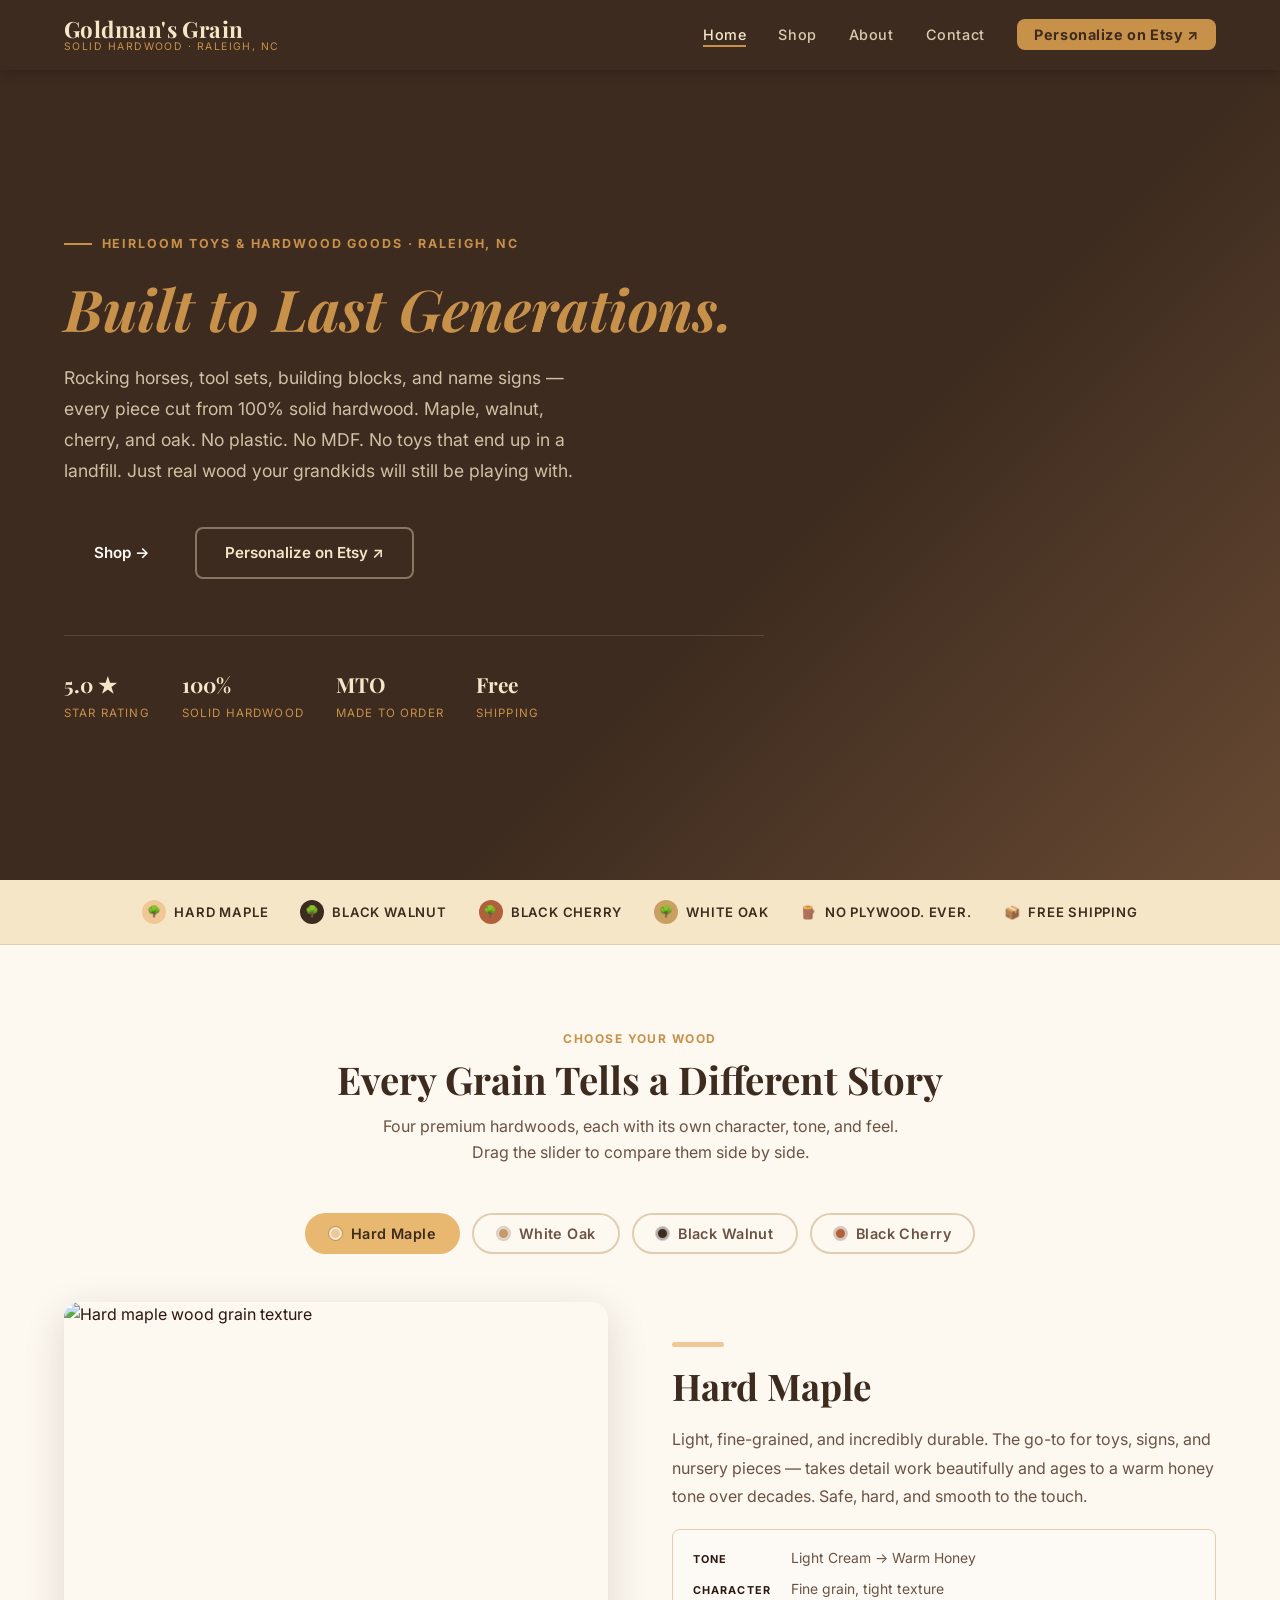
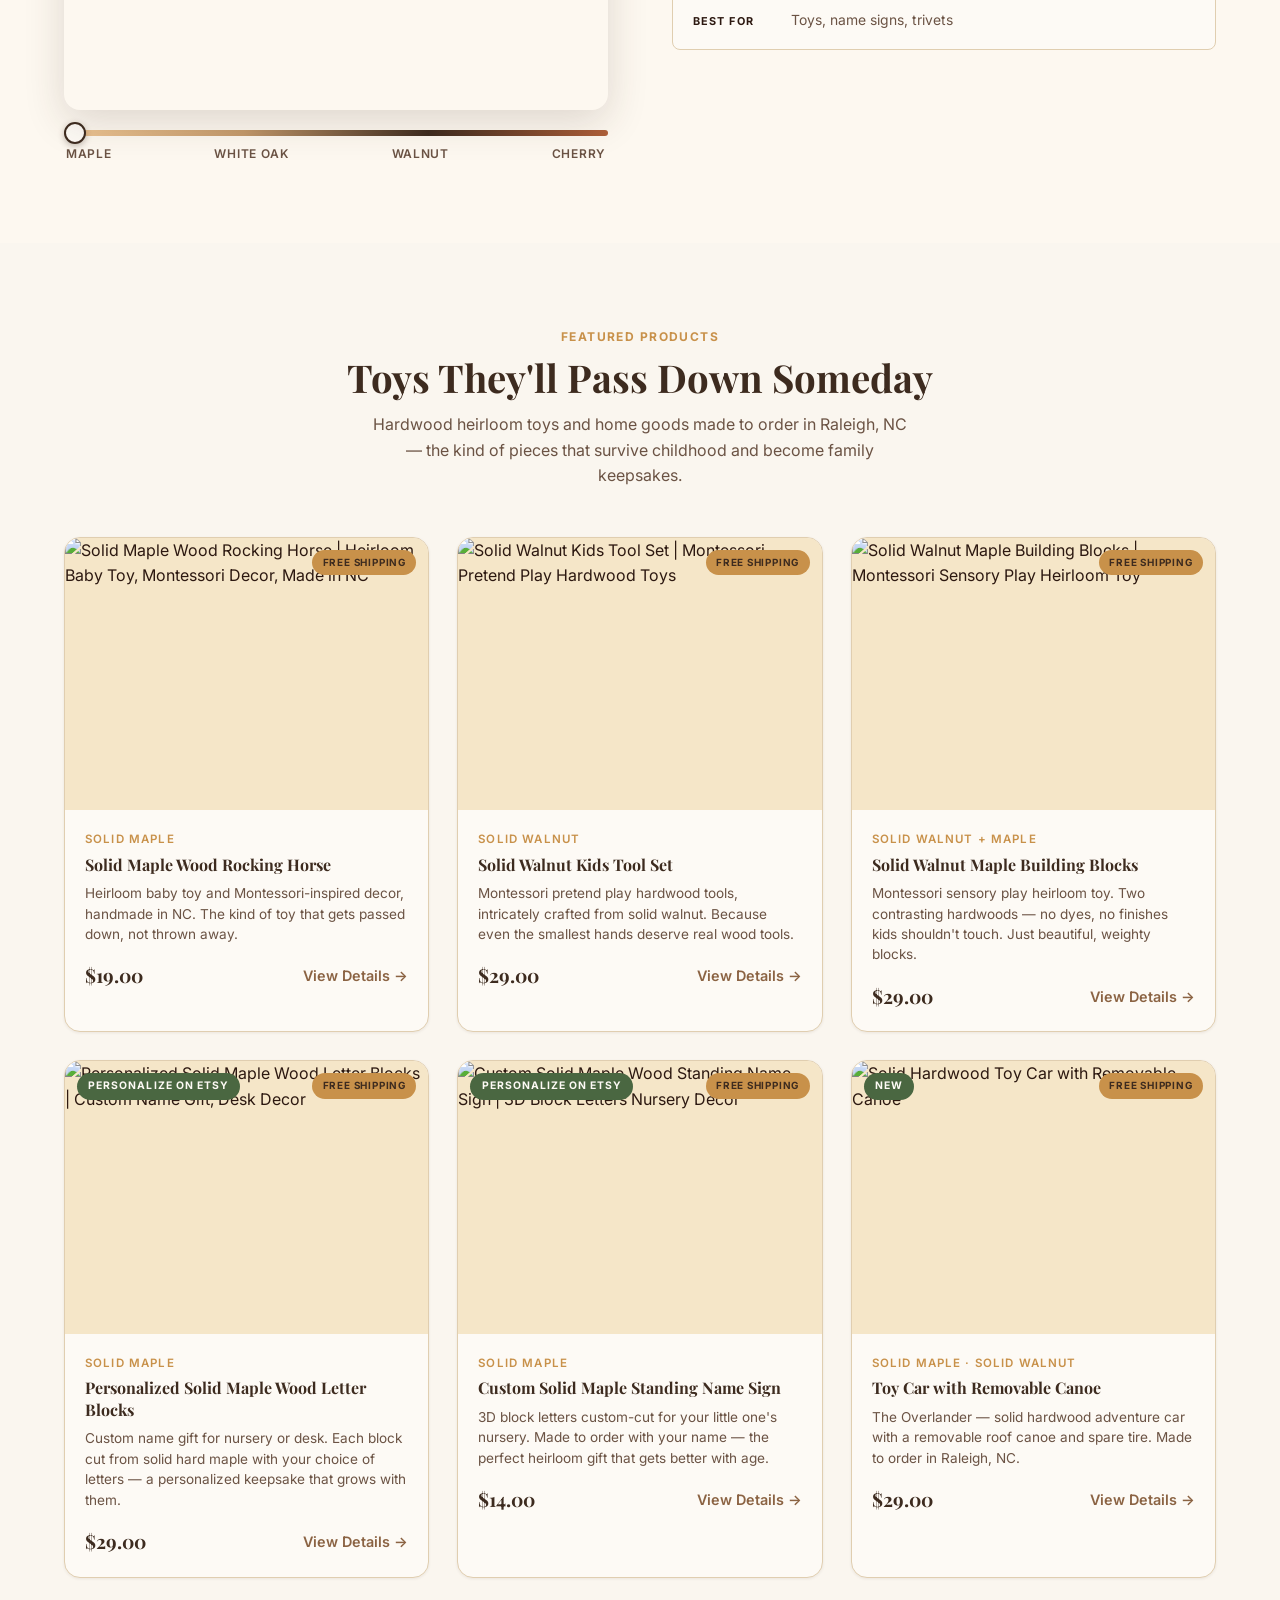
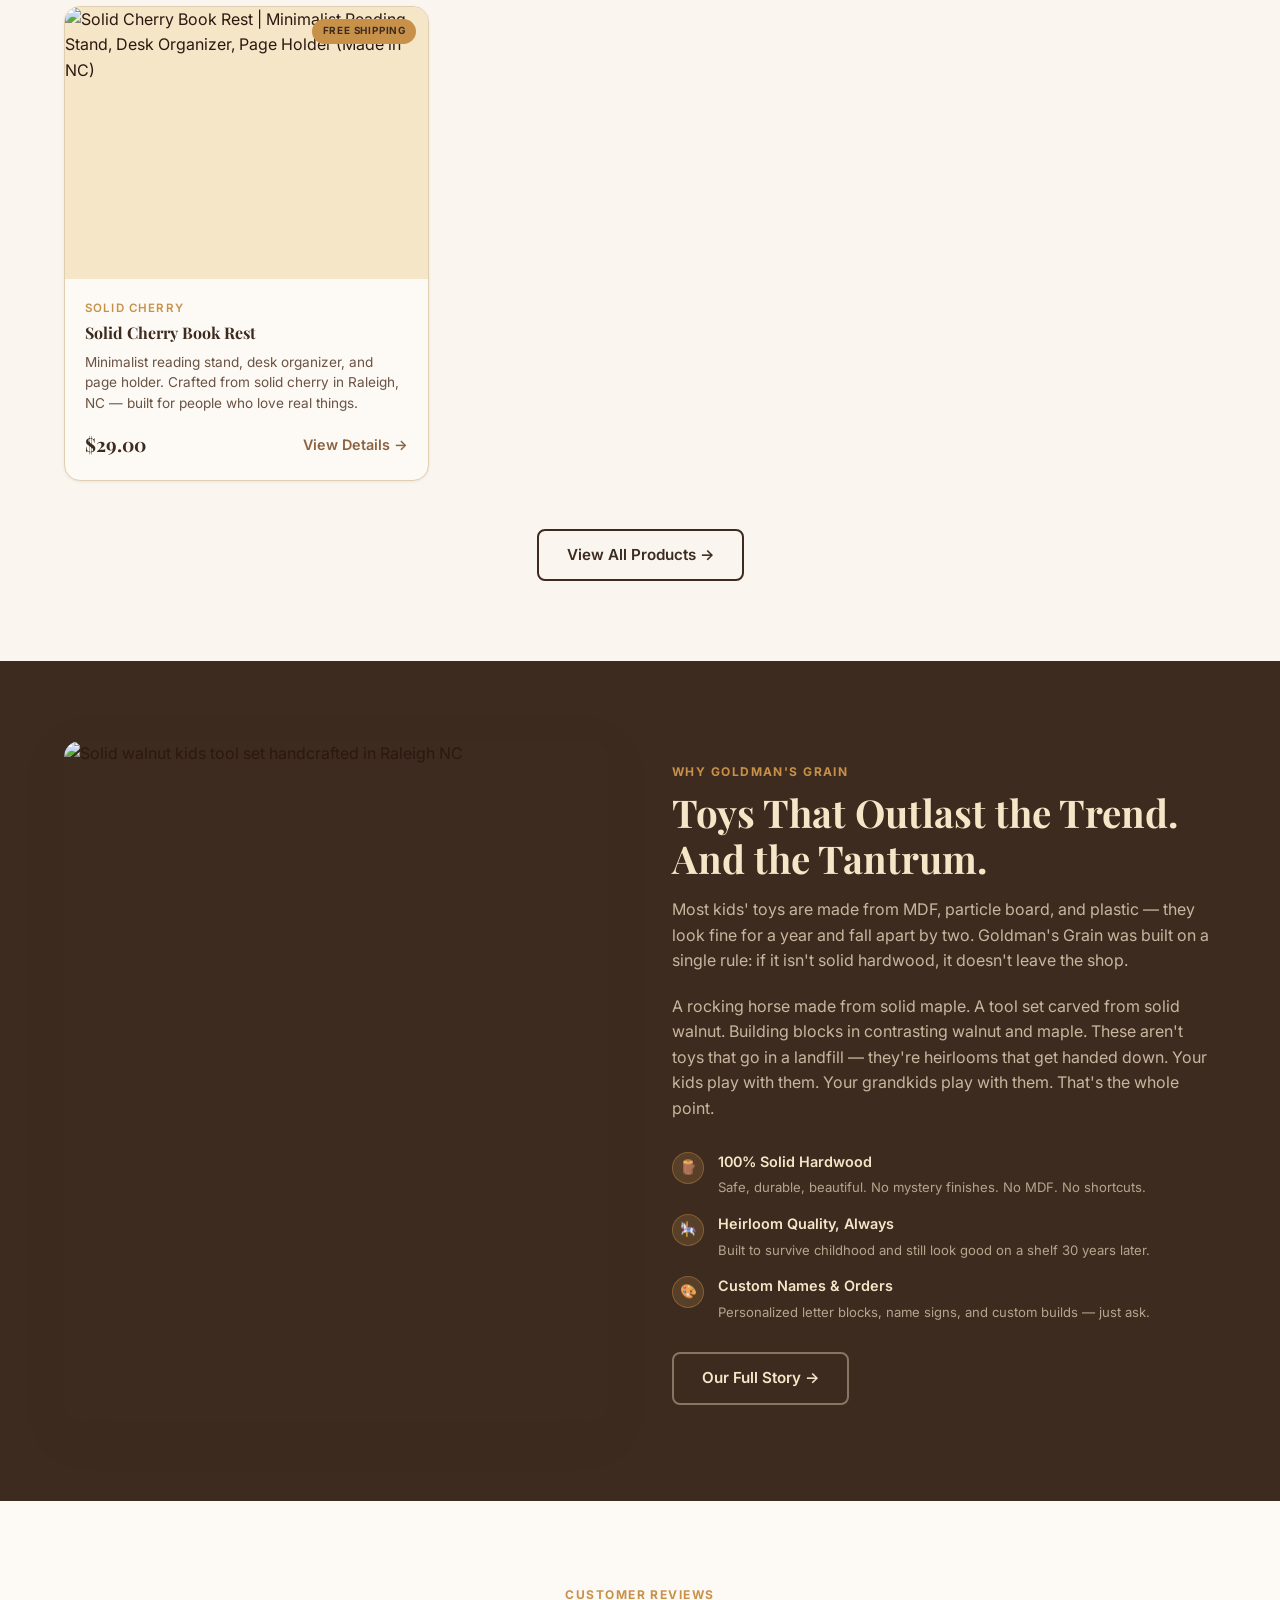
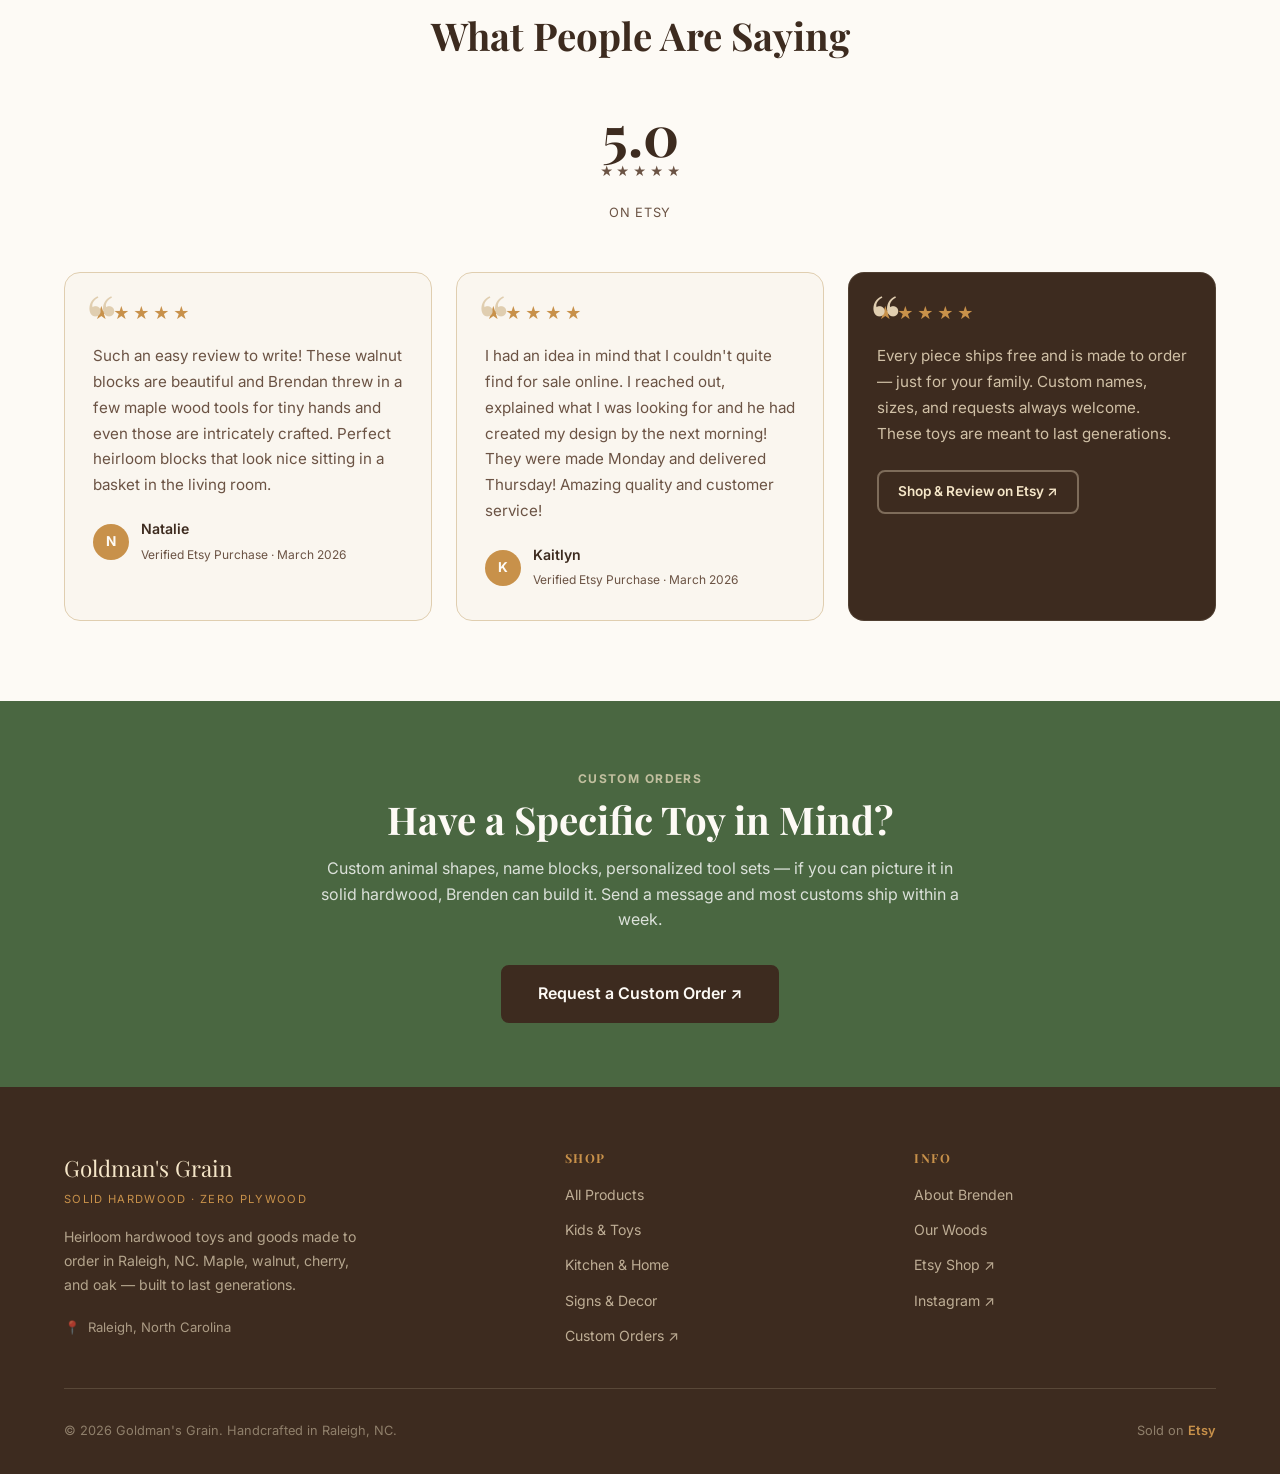
==== index.html @ db3ee00c "Add Solid Hardwood Toy Car with Removable Canoe listing - New product key: toy-car in PRODUCTS (js/m" ====
<!DOCTYPE html>
<html lang="en">
<head>
  <!-- Google tag (gtag.js) -->
  <script async src="https://www.googletagmanager.com/gtag/js?id=AW-18054658692"></script>
  <script>
    window.dataLayer = window.dataLayer || [];
    function gtag(){dataLayer.push(arguments);}
    gtag('js', new Date());
    gtag('config', 'AW-18054658692');
  </script>
  <meta charset="UTF-8" />
  <meta name="viewport" content="width=device-width, initial-scale=1.0" />
  <title>Goldman's Grain — Handcrafted Hardwood, Made in NC</title>
  <meta name="description" content="Solid hardwood goods handcrafted in Raleigh, NC. Heirloom toys, kids tools, rocking horses, and home decor. No plywood, no MDF — just real wood built to last generations." />
  <link rel="preconnect" href="https://fonts.googleapis.com" />
  <link rel="preconnect" href="https://fonts.gstatic.com" crossorigin />
  <link href="https://fonts.googleapis.com/css2?family=Playfair+Display:ital,wght@0,400;0,700;1,400&family=Inter:wght@400;500;600;700&display=swap" rel="stylesheet" />
  <link rel="stylesheet" href="css/style.css" />
</head>
<body>

  <!-- ===== HEADER ===== -->
  <header class="site-header">
    <div class="container">
      <nav class="nav">
        <a href="index.html" class="nav-logo">
          <span class="brand-name">Goldman's Grain</span>
          <span class="brand-tagline">Solid Hardwood · Raleigh, NC</span>
        </a>
        <ul class="nav-links" id="navLinks">
          <li><a href="index.html" class="active">Home</a></li>
          <li><a href="shop.html">Shop</a></li>
          <li><a href="about.html">About</a></li>
          <li><a href="contact.html">Contact</a></li>
          <li><a href="https://www.etsy.com/shop/GoldmansGrain" target="_blank" class="nav-cta">Personalize on Etsy ↗</a></li>
        </ul>
        <button class="hamburger" id="hamburger" aria-label="Toggle menu">
          <span></span><span></span><span></span>
        </button>
      </nav>
    </div>
  </header>

  <!-- ===== HERO ===== -->
  <section class="hero">
    <div class="hero-bg"></div>
    <div class="container">
      <div class="hero-content">
        <div class="hero-eyebrow">Heirloom Toys &amp; Hardwood Goods · Raleigh, NC</div>
        <h1><em>Built to Last Generations.</em></h1>
        <p class="hero-sub">
          Rocking horses, tool sets, building blocks, and name signs — every piece cut from 100% solid hardwood. Maple, walnut, cherry, and oak. No plastic. No MDF. No toys that end up in a landfill. Just real wood your grandkids will still be playing with.
        </p>
        <div class="hero-actions">
          <a href="shop.html" class="btn btn-primary">Shop &rarr;</a>
          <a href="https://www.etsy.com/shop/GoldmansGrain" target="_blank" class="btn btn-outline" style="color:var(--cream);border-color:rgba(245,230,200,.4);">Personalize on Etsy ↗</a>
        </div>
        <div class="hero-badges">
          <div class="hero-badge">
            <strong>5.0 ★</strong>
            <span>Star Rating</span>
          </div>
          <div class="hero-badge">
            <strong>100%</strong>
            <span>Solid Hardwood</span>
          </div>
          <div class="hero-badge">
            <strong>MTO</strong>
            <span>Made to Order</span>
          </div>
          <div class="hero-badge">
            <strong>Free</strong>
            <span>Shipping</span>
          </div>
        </div>
      </div>
    </div>
  </section>

  <!-- ===== MATERIALS STRIP ===== -->
  <div class="materials-strip">
    <div class="container">
      <ul class="materials-list">
        <li class="material-item">
          <span class="material-icon" style="background:#f0c896;">🌳</span>
          Hard Maple
        </li>
        <li class="material-item">
          <span class="material-icon" style="background:#3D2B1F;">🌳</span>
          Black Walnut
        </li>
        <li class="material-item">
          <span class="material-icon" style="background:#b0603a;">🌳</span>
          Black Cherry
        </li>
        <li class="material-item">
          <span class="material-icon" style="background:#c8a060;">🌳</span>
          White Oak
        </li>
        <li class="material-item">
          <span>🪵</span>
          No Plywood. Ever.
        </li>
        <li class="material-item">
          <span>📦</span>
          Free Shipping
        </li>
      </ul>
    </div>
  </div>

  <!-- ===== WOOD SELECTOR ===== -->
  <section class="wood-selector-section" data-active="maple">
    <div class="container">
      <div class="section-header">
        <span class="section-label">Choose Your Wood</span>
        <h2>Every Grain Tells a Different Story</h2>
        <p>Four premium hardwoods, each with its own character, tone, and feel. Drag the slider to compare them side by side.</p>
      </div>

      <div class="wood-tabs" role="tablist" aria-label="Wood type selector">
        <button class="wood-tab active" data-wood="maple" role="tab" aria-selected="true">
          <span class="wood-tab-swatch" style="background:#f0c896;"></span>
          Hard Maple
        </button>
        <button class="wood-tab" data-wood="white-oak" role="tab" aria-selected="false">
          <span class="wood-tab-swatch" style="background:#c49a6c;"></span>
          White Oak
        </button>
        <button class="wood-tab" data-wood="walnut" role="tab" aria-selected="false">
          <span class="wood-tab-swatch" style="background:#3D2B1F;"></span>
          Black Walnut
        </button>
        <button class="wood-tab" data-wood="cherry" role="tab" aria-selected="false">
          <span class="wood-tab-swatch" style="background:#b0603a;"></span>
          Black Cherry
        </button>
      </div>

      <div class="wood-showcase">
        <div class="wood-showcase-img-outer">
          <div class="wood-showcase-img">
            <div class="wood-img-panel" data-wood="maple" style="opacity:1;">
              <img src="https://images.unsplash.com/photo-1517159098160-ad38084c93de?w=900&auto=format&fit=crop&q=80" alt="Hard maple wood grain texture" />
            </div>
            <div class="wood-img-panel" data-wood="white-oak" style="opacity:0;">
              <img src="https://images.unsplash.com/photo-1763392199003-27cee33bae31?w=900&auto=format&fit=crop&q=80" alt="White oak wood grain texture" />
            </div>
            <div class="wood-img-panel" data-wood="walnut" style="opacity:0;">
              <img src="https://images.unsplash.com/photo-1650831341546-d4b74964a036?w=900&auto=format&fit=crop&q=80" alt="Black walnut wood grain texture" />
            </div>
            <div class="wood-img-panel" data-wood="cherry" style="opacity:0;">
              <img src="https://images.unsplash.com/photo-1601063936640-a0e4e4ed081c?w=900&auto=format&fit=crop&q=80" alt="Black cherry wood grain texture" />
            </div>
          </div>
          <div class="wood-slider-wrap">
            <input type="range" class="wood-slider" id="woodSlider" min="0" max="100" value="0" step="1" aria-label="Slide to compare wood types" />
            <div class="wood-slider-labels">
              <span>Maple</span>
              <span>White Oak</span>
              <span>Walnut</span>
              <span>Cherry</span>
            </div>
          </div>
        </div>

        <div class="wood-showcase-info">
          <div class="wood-info-panel active" data-wood="maple">
            <div class="wood-info-swatch" style="background:#f0c896;"></div>
            <h3>Hard Maple</h3>
            <p>Light, fine-grained, and incredibly durable. The go-to for toys, signs, and nursery pieces — takes detail work beautifully and ages to a warm honey tone over decades. Safe, hard, and smooth to the touch.</p>
            <div class="wood-info-details">
              <div class="wood-detail"><span>Tone</span> Light Cream → Warm Honey</div>
              <div class="wood-detail"><span>Character</span> Fine grain, tight texture</div>
              <div class="wood-detail"><span>Best for</span> Toys, name signs, trivets</div>
            </div>
          </div>

          <div class="wood-info-panel" data-wood="white-oak">
            <div class="wood-info-swatch" style="background:#c49a6c;"></div>
            <h3>White Oak</h3>
            <p>The most versatile hardwood in the shop. White oak sits right between maple and walnut — warm tan with a golden undertone, open grain, and the iconic ray fleck figure that sets it apart. Strong, stable, and beautiful in any finish.</p>
            <div class="wood-info-details">
              <div class="wood-detail"><span>Tone</span> Warm Tan → Golden Honey</div>
              <div class="wood-detail"><span>Character</span> Open grain, ray fleck figure</div>
              <div class="wood-detail"><span>Best for</span> Trays, risers, home accents</div>
            </div>
          </div>

          <div class="wood-info-panel" data-wood="walnut">
            <div class="wood-info-swatch" style="background:#3D2B1F;"></div>
            <h3>Black Walnut</h3>
            <p>Deep, rich, and unmistakable. The luxury hardwood — heavy, strong, and stunning. The dark chocolatey grain pops under a hand-rubbed finish and only gets richer with time. We never use stains to fake this look.</p>
            <div class="wood-info-details">
              <div class="wood-detail"><span>Tone</span> Dark Chocolate</div>
              <div class="wood-detail"><span>Character</span> Bold grain, rich figure</div>
              <div class="wood-detail"><span>Best for</span> Tool sets, trays, risers</div>
            </div>
          </div>

          <div class="wood-info-panel" data-wood="cherry">
            <div class="wood-info-swatch" style="background:#b0603a;"></div>
            <h3>Black Cherry</h3>
            <p>Warm reddish-brown that deepens with age and sunlight. Cherry gets more beautiful every year, developing a rich amber patina — a wood that visibly earns its heirloom status the longer it sits in your home.</p>
            <div class="wood-info-details">
              <div class="wood-detail"><span>Tone</span> Reddish-Brown → Deep Amber</div>
              <div class="wood-detail"><span>Character</span> Smooth, even grain</div>
              <div class="wood-detail"><span>Best for</span> Book rests, home decor</div>
            </div>
          </div>
        </div>
      </div>

    </div>
  </section>

  <!-- ===== FEATURED PRODUCTS ===== -->
  <section class="featured-section">
    <div class="container">
      <div class="section-header">
        <span class="section-label">Featured Products</span>
        <h2>Toys They'll Pass Down Someday</h2>
        <p>Hardwood heirloom toys and home goods made to order in Raleigh, NC — the kind of pieces that survive childhood and become family keepsakes.</p>
      </div>

      <div class="products-grid">

        <!-- Rocking Horse -->
        <article class="product-card" data-id="rocking-horse">
          <div class="product-img-wrap">
            <img src="https://i.etsystatic.com/64682766/r/il/32a416/7861007734/il_fullxfull.7861007734_cdm0.jpg" alt="Solid Maple Wood Rocking Horse | Heirloom Baby Toy, Montessori Decor, Made in NC" loading="lazy" />
            <span class="free-shipping-badge">Free Shipping</span>
          </div>
          <div class="product-info">
            <div class="product-material">Solid Maple</div>
            <h3>Solid Maple Wood Rocking Horse</h3>
            <p>Heirloom baby toy and Montessori-inspired decor, handmade in NC. The kind of toy that gets passed down, not thrown away.</p>
            <div class="product-footer">
              <span class="product-price">$19.00</span>
              <button class="product-link">View Details →</button>
            </div>
          </div>
        </article>

        <!-- Kids Tool Set -->
        <article class="product-card" data-id="tool-set">
          <div class="product-img-wrap">
            <img src="https://i.etsystatic.com/64682766/r/il/3a7581/7840054210/il_fullxfull.7840054210_au9e.jpg" alt="Solid Walnut Kids Tool Set | Montessori Pretend Play Hardwood Toys" loading="lazy" />
            <span class="free-shipping-badge">Free Shipping</span>
          </div>
          <div class="product-info">
            <div class="product-material">Solid Walnut</div>
            <h3>Solid Walnut Kids Tool Set</h3>
            <p>Montessori pretend play hardwood tools, intricately crafted from solid walnut. Because even the smallest hands deserve real wood tools.</p>
            <div class="product-footer">
              <span class="product-price">$29.00</span>
              <button class="product-link">View Details →</button>
            </div>
          </div>
        </article>

        <!-- Building Blocks -->
        <article class="product-card" data-id="building-blocks">
          <div class="product-img-wrap">
            <img src="https://i.etsystatic.com/64682766/r/il/39c912/7876038325/il_fullxfull.7876038325_pc74.jpg" alt="Solid Walnut Maple Building Blocks | Montessori Sensory Play Heirloom Toy" loading="lazy" />
            <span class="free-shipping-badge">Free Shipping</span>
          </div>
          <div class="product-info">
            <div class="product-material">Solid Walnut + Maple</div>
            <h3>Solid Walnut Maple Building Blocks</h3>
            <p>Montessori sensory play heirloom toy. Two contrasting hardwoods — no dyes, no finishes kids shouldn't touch. Just beautiful, weighty blocks.</p>
            <div class="product-footer">
              <span class="product-price">$29.00</span>
              <button class="product-link">View Details →</button>
            </div>
          </div>
        </article>

        <!-- Letter Blocks -->
        <article class="product-card" data-id="letter-blocks">
          <div class="product-img-wrap">
            <img src="https://i.etsystatic.com/64682766/r/il/23fa13/7828100358/il_fullxfull.7828100358_a73h.jpg" alt="Personalized Solid Maple Wood Letter Blocks | Custom Name Gift, Desk Decor" loading="lazy" />
            <span class="product-badge">Personalize on Etsy</span>
            <span class="free-shipping-badge">Free Shipping</span>
          </div>
          <div class="product-info">
            <div class="product-material">Solid Maple</div>
            <h3>Personalized Solid Maple Wood Letter Blocks</h3>
            <p>Custom name gift for nursery or desk. Each block cut from solid hard maple with your choice of letters — a personalized keepsake that grows with them.</p>
            <div class="product-footer">
              <span class="product-price">$29.00</span>
              <button class="product-link">View Details →</button>
            </div>
          </div>
        </article>

        <!-- Name Sign -->
        <article class="product-card" data-id="name-sign">
          <div class="product-img-wrap">
            <img src="https://i.etsystatic.com/64682766/r/il/97a3d0/7828098346/il_fullxfull.7828098346_99ez.jpg" alt="Custom Solid Maple Wood Standing Name Sign | 3D Block Letters Nursery Decor" loading="lazy" />
            <span class="product-badge">Personalize on Etsy</span>
            <span class="free-shipping-badge">Free Shipping</span>
          </div>
          <div class="product-info">
            <div class="product-material">Solid Maple</div>
            <h3>Custom Solid Maple Standing Name Sign</h3>
            <p>3D block letters custom-cut for your little one's nursery. Made to order with your name — the perfect heirloom gift that gets better with age.</p>
            <div class="product-footer">
              <span class="product-price">$14.00</span>
              <button class="product-link">View Details →</button>
            </div>
          </div>
        </article>

        <!-- Toy Car with Removable Canoe -->
        <article class="product-card" data-id="toy-car">
          <div class="product-img-wrap">
            <img src="https://i.etsystatic.com/64682766/r/il/367a2b/7867504886/il_fullxfull.7867504886_a0va.jpg" alt="Solid Hardwood Toy Car with Removable Canoe" loading="lazy" />
            <span class="product-badge">New</span>
            <span class="free-shipping-badge">Free Shipping</span>
          </div>
          <div class="product-info">
            <div class="product-material">Solid Maple · Solid Walnut</div>
            <h3>Toy Car with Removable Canoe</h3>
            <p>The Overlander — solid hardwood adventure car with a removable roof canoe and spare tire. Made to order in Raleigh, NC.</p>
            <div class="product-footer">
              <span class="product-price">$29.00</span>
              <button class="product-link">View Details →</button>
            </div>
          </div>
        </article>

        <!-- Cherry Book Rest -->
        <article class="product-card" data-id="book-rest">
          <div class="product-img-wrap">
            <img src="https://i.etsystatic.com/64682766/r/il/f7f8a8/7739922546/il_fullxfull.7739922546_lskl.jpg" alt="Solid Cherry Book Rest | Minimalist Reading Stand, Desk Organizer, Page Holder (Made in NC)" loading="lazy" />
            <span class="free-shipping-badge">Free Shipping</span>
          </div>
          <div class="product-info">
            <div class="product-material">Solid Cherry</div>
            <h3>Solid Cherry Book Rest</h3>
            <p>Minimalist reading stand, desk organizer, and page holder. Crafted from solid cherry in Raleigh, NC — built for people who love real things.</p>
            <div class="product-footer">
              <span class="product-price">$29.00</span>
              <button class="product-link">View Details →</button>
            </div>
          </div>
        </article>

      </div>

      <div style="text-align:center;margin-top:3rem;">
        <a href="shop.html" class="btn btn-outline">View All Products &rarr;</a>
      </div>
    </div>
  </section>

  <!-- ===== ABOUT TEASER ===== -->
  <section class="about-teaser">
    <div class="container">
      <div class="about-teaser-grid">
        <div class="about-teaser-img">
          <img src="https://i.etsystatic.com/64682766/r/il/3a7581/7840054210/il_fullxfull.7840054210_au9e.jpg" alt="Solid walnut kids tool set handcrafted in Raleigh NC" loading="lazy" />
        </div>
        <div class="about-teaser-content">
          <span class="section-label">Why Goldman's Grain</span>
          <h2>Toys That Outlast the Trend. And the Tantrum.</h2>
          <p>Most kids' toys are made from MDF, particle board, and plastic — they look fine for a year and fall apart by two. Goldman's Grain was built on a single rule: if it isn't solid hardwood, it doesn't leave the shop.</p>
          <p>A rocking horse made from solid maple. A tool set carved from solid walnut. Building blocks in contrasting walnut and maple. These aren't toys that go in a landfill — they're heirlooms that get handed down. Your kids play with them. Your grandkids play with them. That's the whole point.</p>
          <div class="about-values">
            <div class="about-value">
              <div class="value-icon">🪵</div>
              <div>
                <strong>100% Solid Hardwood</strong>
                <span>Safe, durable, beautiful. No mystery finishes. No MDF. No shortcuts.</span>
              </div>
            </div>
            <div class="about-value">
              <div class="value-icon">🎠</div>
              <div>
                <strong>Heirloom Quality, Always</strong>
                <span>Built to survive childhood and still look good on a shelf 30 years later.</span>
              </div>
            </div>
            <div class="about-value">
              <div class="value-icon">🎨</div>
              <div>
                <strong>Custom Names &amp; Orders</strong>
                <span>Personalized letter blocks, name signs, and custom builds — just ask.</span>
              </div>
            </div>
          </div>
          <a href="about.html" class="btn btn-outline" style="color:var(--cream);border-color:rgba(245,230,200,.4);">Our Full Story &rarr;</a>
        </div>
      </div>
    </div>
  </section>

  <!-- ===== REVIEWS ===== -->
  <section class="reviews-section">
    <div class="container">
      <div class="section-header">
        <span class="section-label">Customer Reviews</span>
        <h2>What People Are Saying</h2>
      </div>
      <div class="reviews-summary">
        <div class="rating-big">
          <strong>5.0</strong>
          <div class="stars">
            <span class="star">★</span><span class="star">★</span><span class="star">★</span><span class="star">★</span><span class="star">★</span>
          </div>
          <span>on Etsy</span>
        </div>
      </div>
      <div class="reviews-grid">
        <div class="review-card">
          <div class="stars">
            <span class="star">★</span><span class="star">★</span><span class="star">★</span><span class="star">★</span><span class="star">★</span>
          </div>
          <p class="review-text">Such an easy review to write! These walnut blocks are beautiful and Brendan threw in a few maple wood tools for tiny hands and even those are intricately crafted. Perfect heirloom blocks that look nice sitting in a basket in the living room.</p>
          <div class="review-author">
            <div class="review-avatar">N</div>
            <div class="review-author-info">
              <strong>Natalie</strong>
              <span>Verified Etsy Purchase · March 2026</span>
            </div>
          </div>
        </div>

        <div class="review-card">
          <div class="stars">
            <span class="star">★</span><span class="star">★</span><span class="star">★</span><span class="star">★</span><span class="star">★</span>
          </div>
          <p class="review-text">I had an idea in mind that I couldn't quite find for sale online. I reached out, explained what I was looking for and he had created my design by the next morning! They were made Monday and delivered Thursday! Amazing quality and customer service!</p>
          <div class="review-author">
            <div class="review-avatar">K</div>
            <div class="review-author-info">
              <strong>Kaitlyn</strong>
              <span>Verified Etsy Purchase · March 2026</span>
            </div>
          </div>
        </div>

        <div class="review-card" style="background:var(--walnut);border-color:rgba(245,230,200,.1);">
          <div class="stars">
            <span class="star">★</span><span class="star">★</span><span class="star">★</span><span class="star">★</span><span class="star">★</span>
          </div>
          <p class="review-text" style="color:rgba(245,230,200,.8);">Every piece ships free and is made to order — just for your family. Custom names, sizes, and requests always welcome. These toys are meant to last generations.</p>
          <div style="margin-top:1.5rem;">
            <a href="https://www.etsy.com/shop/GoldmansGrain" target="_blank" class="btn btn-outline" style="color:var(--cream);border-color:rgba(245,230,200,.35);font-size:.85rem;padding:.55rem 1.2rem;">Shop &amp; Review on Etsy ↗</a>
          </div>
        </div>
      </div>
    </div>
  </section>

  <!-- ===== CUSTOM ORDER CTA ===== -->
  <section class="custom-cta">
    <div class="container">
      <div class="custom-cta-inner">
        <span class="section-label">Custom Orders</span>
        <h2>Have a Specific Toy in Mind?</h2>
        <p>Custom animal shapes, name blocks, personalized tool sets — if you can picture it in solid hardwood, Brenden can build it. Send a message and most customs ship within a week.</p>
        <a href="https://www.etsy.com/shop/GoldmansGrain" target="_blank" class="btn btn-primary">Request a Custom Order ↗</a>
      </div>
    </div>
  </section>

  <!-- ===== FOOTER ===== -->
  <footer class="site-footer">
    <div class="container">
      <div class="footer-grid">
        <div class="footer-brand">
          <span class="brand-name">Goldman's Grain</span>
          <span class="brand-tagline">Solid Hardwood · Zero Plywood</span>
          <p>Heirloom hardwood toys and goods made to order in Raleigh, NC. Maple, walnut, cherry, and oak — built to last generations.</p>
          <div class="footer-location">
            <span>📍</span> Raleigh, North Carolina
          </div>
        </div>
        <div class="footer-col">
          <h4>Shop</h4>
          <ul>
            <li><a href="shop.html">All Products</a></li>
            <li><a href="shop.html">Kids &amp; Toys</a></li>
            <li><a href="shop.html">Kitchen &amp; Home</a></li>
            <li><a href="shop.html">Signs &amp; Decor</a></li>
            <li><a href="https://www.etsy.com/shop/GoldmansGrain" target="_blank">Custom Orders ↗</a></li>
          </ul>
        </div>
        <div class="footer-col">
          <h4>Info</h4>
          <ul>
            <li><a href="about.html">About Brenden</a></li>
            <li><a href="about.html#woods">Our Woods</a></li>
            <li><a href="https://www.etsy.com/shop/GoldmansGrain" target="_blank">Etsy Shop ↗</a></li>
            <li><a href="https://www.instagram.com/goldmans_grain/" target="_blank">Instagram ↗</a></li>
          </ul>
        </div>
      </div>
      <div class="footer-bottom">
        <p>&copy; 2026 Goldman's Grain. Handcrafted in Raleigh, NC.</p>
        <p>Sold on <a href="https://www.etsy.com/shop/GoldmansGrain" target="_blank">Etsy</a></p>
      </div>
    </div>
  </footer>

  <!-- ===== PRODUCT MODAL ===== -->
  <div class="modal-overlay" id="productModal" role="dialog" aria-modal="true" aria-labelledby="modalTitle">
    <div class="modal-inner">
      <button class="modal-close" id="modalClose" aria-label="Close modal">&times;</button>
      <div class="modal-gallery">
        <div class="modal-gallery-main" id="modalGalleryMain">
          <button class="gallery-arrow gallery-arrow-prev" id="galleryPrev" aria-label="Previous image">&#8592;</button>
          <img id="modalMainImg" src="" alt="" />
          <button class="gallery-arrow gallery-arrow-next" id="galleryNext" aria-label="Next image">&#8594;</button>
        </div>
        <div class="modal-gallery-thumbs" id="modalThumbs"></div>
      </div>
      <div class="modal-details">
        <div class="modal-material" id="modalMaterial"></div>
        <h2 class="modal-title" id="modalTitle"></h2>
        <div class="modal-price" id="modalPrice"></div>
        <p class="modal-description" id="modalDescription"></p>
        <ul class="modal-specs" id="modalSpecs"></ul>
        <div class="modal-actions" id="modalActions"></div>
      </div>
    </div>
  </div>

  <script src="js/main.js"></script>
</body>
</html>
---- css/style.css ----
/* ============================================
   Goldman's Grain — Main Stylesheet
   Handcrafted in NC. Built for the web.
   ============================================ */

:root {
  --walnut:      #3D2B1F;
  --oak:         #8B6343;
  --maple:       #C8914A;
  --cream:       #F5E6C8;
  --parchment:   #FAF6EF;
  --sage:        #4A6741;
  --sage-light:  #6B8F62;
  --white:       #FDFAF5;
  --text:        #2C1810;
  --text-muted:  #6B5344;
  --border:      #E0CEB0;

  --font-heading: 'Playfair Display', Georgia, serif;
  --font-body:    'Inter', system-ui, sans-serif;

  --shadow-sm:  0 1px 3px rgba(61,43,31,.08);
  --shadow-md:  0 4px 16px rgba(61,43,31,.12);
  --shadow-lg:  0 12px 40px rgba(61,43,31,.16);

  --radius:     8px;
  --radius-lg:  16px;
  --max-width:  1200px;
  --transition: 0.25s ease;
}

/* ---- Reset ---- */
*, *::before, *::after { box-sizing: border-box; margin: 0; padding: 0; }
html { scroll-behavior: smooth; font-size: 16px; }
body {
  font-family: var(--font-body);
  background: var(--parchment);
  color: var(--text);
  line-height: 1.6;
  overflow-x: hidden;
}
img { display: block; max-width: 100%; }
a { color: inherit; text-decoration: none; }
ul { list-style: none; }

/* ---- Typography ---- */
h1, h2, h3, h4 {
  font-family: var(--font-heading);
  line-height: 1.2;
  color: var(--walnut);
}
h1 { font-size: clamp(2.2rem, 5vw, 3.6rem); }
h2 { font-size: clamp(1.6rem, 3.5vw, 2.4rem); }
h3 { font-size: clamp(1.15rem, 2vw, 1.4rem); }
p  { color: var(--text-muted); }

/* ---- Utility ---- */
.container {
  width: 100%;
  max-width: var(--max-width);
  margin: 0 auto;
  padding: 0 24px;
}
.section-label {
  display: inline-block;
  font-size: .75rem;
  font-weight: 700;
  letter-spacing: .12em;
  text-transform: uppercase;
  color: var(--maple);
  margin-bottom: .5rem;
}
.btn {
  display: inline-flex;
  align-items: center;
  gap: .5rem;
  padding: .75rem 1.75rem;
  border-radius: var(--radius);
  font-size: .95rem;
  font-weight: 600;
  cursor: pointer;
  border: 2px solid transparent;
  transition: background var(--transition), color var(--transition), border-color var(--transition), transform var(--transition);
}
.btn:hover { transform: translateY(-2px); }
.btn-primary {
  background: var(--walnut);
  color: var(--white);
  border-color: var(--walnut);
}
.btn-primary:hover { background: #5a3e2d; border-color: #5a3e2d; }
.btn-outline {
  background: transparent;
  color: var(--walnut);
  border-color: var(--walnut);
}
.btn-outline:hover { background: var(--walnut); color: var(--white); }
.btn-sage {
  background: var(--sage);
  color: var(--white);
  border-color: var(--sage);
}
.btn-sage:hover { background: #3a5232; border-color: #3a5232; }

/* ============================================
   HEADER / NAV
   ============================================ */
.site-header {
  position: sticky;
  top: 0;
  z-index: 100;
  background: var(--walnut);
  box-shadow: 0 2px 12px rgba(0,0,0,.25);
}
.nav {
  display: flex;
  align-items: center;
  justify-content: space-between;
  height: 70px;
  gap: 2rem;
}
.nav-logo {
  display: flex;
  flex-direction: column;
  line-height: 1;
}
.nav-logo .brand-name {
  font-family: var(--font-heading);
  font-size: 1.4rem;
  font-weight: 700;
  color: var(--cream);
  letter-spacing: .02em;
}
.nav-logo .brand-tagline {
  font-size: .65rem;
  letter-spacing: .14em;
  text-transform: uppercase;
  color: var(--maple);
  margin-top: 2px;
}
.nav-links {
  display: flex;
  align-items: center;
  gap: 2rem;
}
.nav-links a {
  font-size: .9rem;
  font-weight: 500;
  color: var(--cream);
  opacity: .85;
  letter-spacing: .04em;
  transition: opacity var(--transition), color var(--transition);
  position: relative;
}
.nav-links a::after {
  content: '';
  position: absolute;
  bottom: -4px;
  left: 0;
  width: 0;
  height: 2px;
  background: var(--maple);
  transition: width var(--transition);
}
.nav-links a:hover, .nav-links a.active { opacity: 1; color: var(--cream); }
.nav-links a:hover::after, .nav-links a.active::after { width: 100%; }
.nav-cta {
  background: var(--maple);
  color: var(--walnut) !important;
  font-weight: 700 !important;
  opacity: 1 !important;
  padding: .45rem 1.1rem;
  border-radius: var(--radius);
  transition: background var(--transition), transform var(--transition) !important;
}
.nav-cta::after { display: none !important; }
.nav-cta:hover { background: var(--cream) !important; transform: translateY(-1px); }

.hamburger {
  display: none;
  flex-direction: column;
  gap: 5px;
  background: none;
  border: none;
  cursor: pointer;
  padding: 4px;
}
.hamburger span {
  display: block;
  width: 24px;
  height: 2px;
  background: var(--cream);
  border-radius: 2px;
  transition: transform var(--transition), opacity var(--transition);
}
.hamburger.open span:nth-child(1) { transform: translateY(7px) rotate(45deg); }
.hamburger.open span:nth-child(2) { opacity: 0; }
.hamburger.open span:nth-child(3) { transform: translateY(-7px) rotate(-45deg); }

/* ============================================
   HERO
   ============================================ */
.hero {
  position: relative;
  min-height: 90vh;
  display: flex;
  align-items: center;
  overflow: hidden;
  background: var(--walnut);
}
.hero-bg {
  position: absolute;
  inset: 0;
  background:
    linear-gradient(135deg, rgba(61,43,31,.92) 0%, rgba(61,43,31,.70) 60%, rgba(139,99,67,.55) 100%),
    url('https://images.unsplash.com/photo-1470342495351-a5f90c5011cd?w=1600&auto=format&fit=crop') center/cover no-repeat;
}
.hero-content {
  position: relative;
  z-index: 1;
  max-width: 700px;
  padding: 5rem 0;
}
.hero-eyebrow {
  display: inline-flex;
  align-items: center;
  gap: .6rem;
  font-size: .78rem;
  font-weight: 700;
  letter-spacing: .15em;
  text-transform: uppercase;
  color: var(--maple);
  margin-bottom: 1.25rem;
}
.hero-eyebrow::before {
  content: '';
  display: block;
  width: 28px;
  height: 2px;
  background: var(--maple);
}
.hero h1 {
  color: var(--cream);
  margin-bottom: 1.25rem;
}
.hero h1 em {
  font-style: italic;
  color: var(--maple);
}
.hero-sub {
  font-size: 1.1rem;
  color: rgba(245,230,200,.80);
  max-width: 520px;
  margin-bottom: 2.5rem;
  line-height: 1.75;
}
.hero-actions {
  display: flex;
  gap: 1rem;
  flex-wrap: wrap;
}
.hero-badges {
  display: flex;
  gap: 2rem;
  margin-top: 3.5rem;
  padding-top: 2rem;
  border-top: 1px solid rgba(245,230,200,.15);
  flex-wrap: wrap;
}
.hero-badge {
  display: flex;
  flex-direction: column;
  gap: .2rem;
}
.hero-badge strong {
  font-size: 1.3rem;
  font-family: var(--font-heading);
  color: var(--cream);
}
.hero-badge span {
  font-size: .72rem;
  letter-spacing: .1em;
  text-transform: uppercase;
  color: var(--maple);
}

/* ============================================
   MATERIALS STRIP
   ============================================ */
.materials-strip {
  background: var(--cream);
  padding: 1.25rem 0;
  border-bottom: 1px solid var(--border);
}
.materials-list {
  display: flex;
  align-items: center;
  justify-content: center;
  gap: 2rem;
  flex-wrap: wrap;
}
.material-item {
  display: flex;
  align-items: center;
  gap: .5rem;
  font-size: .82rem;
  font-weight: 600;
  letter-spacing: .06em;
  text-transform: uppercase;
  color: var(--walnut);
}
.material-icon {
  width: 24px;
  height: 24px;
  background: var(--walnut);
  border-radius: 50%;
  display: flex;
  align-items: center;
  justify-content: center;
  font-size: .7rem;
}

/* ============================================
   SECTION HEADERS
   ============================================ */
.section-header {
  text-align: center;
  margin-bottom: 3rem;
}
.section-header h2 { margin-bottom: .75rem; }
.section-header p {
  max-width: 540px;
  margin: 0 auto;
  font-size: 1rem;
}

/* ============================================
   FEATURED PRODUCTS
   ============================================ */
.featured-section {
  padding: 5rem 0;
}
.products-grid {
  display: grid;
  grid-template-columns: repeat(auto-fill, minmax(280px, 1fr));
  gap: 1.75rem;
}
.product-card {
  background: var(--white);
  border-radius: var(--radius-lg);
  overflow: hidden;
  box-shadow: var(--shadow-sm);
  border: 1px solid var(--border);
  transition: transform var(--transition), box-shadow var(--transition);
}
.product-card:hover {
  transform: translateY(-6px);
  box-shadow: var(--shadow-lg);
}
.product-img-wrap {
  position: relative;
  aspect-ratio: 4/3;
  overflow: hidden;
  background: var(--cream);
}
.product-img-wrap img {
  width: 100%;
  height: 100%;
  object-fit: cover;
  transition: transform 0.4s ease;
}
.product-card:hover .product-img-wrap img { transform: scale(1.06); }
.product-badge {
  position: absolute;
  top: 12px;
  left: 12px;
  background: var(--sage);
  color: var(--white);
  font-size: .65rem;
  font-weight: 700;
  letter-spacing: .1em;
  text-transform: uppercase;
  padding: .3rem .7rem;
  border-radius: 100px;
}
.free-shipping-badge {
  position: absolute;
  top: 12px;
  right: 12px;
  background: var(--maple);
  color: var(--walnut);
  font-size: .62rem;
  font-weight: 700;
  letter-spacing: .08em;
  text-transform: uppercase;
  padding: .3rem .65rem;
  border-radius: 100px;
}
.product-info {
  padding: 1.25rem;
}
.product-material {
  font-size: .72rem;
  font-weight: 600;
  letter-spacing: .1em;
  text-transform: uppercase;
  color: var(--maple);
  margin-bottom: .3rem;
}
.product-info h3 {
  font-size: 1rem;
  margin-bottom: .5rem;
  color: var(--walnut);
  line-height: 1.35;
}
.product-info p {
  font-size: .85rem;
  margin-bottom: 1rem;
  color: var(--text-muted);
  line-height: 1.5;
}
.product-footer {
  display: flex;
  align-items: center;
  justify-content: space-between;
}
.product-price {
  font-size: 1.2rem;
  font-weight: 700;
  font-family: var(--font-heading);
  color: var(--walnut);
}
.product-link {
  display: inline-flex;
  align-items: center;
  gap: .3rem;
  font-size: .82rem;
  font-weight: 600;
  color: var(--sage);
  transition: gap var(--transition), color var(--transition);
}
.product-link:hover { gap: .55rem; color: var(--walnut); }

/* ============================================
   ABOUT TEASER
   ============================================ */
.about-teaser {
  background: var(--walnut);
  padding: 5rem 0;
  overflow: hidden;
}
.about-teaser-grid {
  display: grid;
  grid-template-columns: 1fr 1fr;
  gap: 4rem;
  align-items: center;
}
.about-teaser-img {
  border-radius: var(--radius-lg);
  overflow: hidden;
  aspect-ratio: 4/5;
  box-shadow: var(--shadow-lg);
}
.about-teaser-img img {
  width: 100%;
  height: 100%;
  object-fit: cover;
}
.about-teaser-content .section-label { color: var(--maple); }
.about-teaser-content h2 { color: var(--cream); margin-bottom: 1rem; }
.about-teaser-content p { color: rgba(245,230,200,.75); margin-bottom: 1.25rem; }
.about-values {
  display: flex;
  flex-direction: column;
  gap: .75rem;
  margin: 1.75rem 0;
}
.about-value {
  display: flex;
  align-items: flex-start;
  gap: .85rem;
}
.value-icon {
  width: 32px;
  height: 32px;
  border-radius: 50%;
  background: rgba(200,145,74,.2);
  border: 1px solid rgba(200,145,74,.4);
  display: flex;
  align-items: center;
  justify-content: center;
  font-size: .85rem;
  flex-shrink: 0;
  margin-top: 2px;
}
.about-value strong {
  display: block;
  font-size: .9rem;
  font-weight: 600;
  color: var(--cream);
  margin-bottom: .1rem;
}
.about-value span {
  font-size: .82rem;
  color: rgba(245,230,200,.65);
}

/* ============================================
   REVIEWS
   ============================================ */
.reviews-section {
  padding: 5rem 0;
  background: var(--white);
}
.reviews-grid {
  display: grid;
  grid-template-columns: repeat(auto-fill, minmax(320px, 1fr));
  gap: 1.5rem;
}
.review-card {
  background: var(--parchment);
  border: 1px solid var(--border);
  border-radius: var(--radius-lg);
  padding: 1.75rem;
  position: relative;
}
.review-card::before {
  content: '\201C';
  font-family: var(--font-heading);
  font-size: 5rem;
  line-height: 1;
  color: var(--border);
  position: absolute;
  top: .5rem;
  left: 1.25rem;
}
.stars {
  display: flex;
  gap: 3px;
  margin-bottom: 1rem;
}
.star { color: var(--maple); font-size: 1rem; }
.review-text {
  font-size: .95rem;
  line-height: 1.7;
  color: var(--text-muted);
  margin-bottom: 1.25rem;
  position: relative;
  z-index: 1;
}
.review-author {
  display: flex;
  align-items: center;
  gap: .75rem;
}
.review-avatar {
  width: 36px;
  height: 36px;
  border-radius: 50%;
  background: var(--maple);
  display: flex;
  align-items: center;
  justify-content: center;
  font-size: .85rem;
  font-weight: 700;
  color: var(--white);
}
.review-author-info strong {
  display: block;
  font-size: .88rem;
  font-weight: 600;
  color: var(--walnut);
}
.review-author-info span {
  font-size: .75rem;
  color: var(--text-muted);
}
.reviews-summary {
  display: flex;
  align-items: center;
  gap: 2rem;
  justify-content: center;
  margin-bottom: 3rem;
  flex-wrap: wrap;
}
.rating-big {
  text-align: center;
}
.rating-big strong {
  display: block;
  font-size: 3.5rem;
  font-family: var(--font-heading);
  color: var(--walnut);
  line-height: 1;
}
.rating-big span {
  font-size: .8rem;
  color: var(--text-muted);
  letter-spacing: .06em;
  text-transform: uppercase;
}

/* ============================================
   CUSTOM ORDER CTA
   ============================================ */
.custom-cta {
  background: var(--sage);
  padding: 4rem 0;
  text-align: center;
}
.custom-cta-inner {
  max-width: 660px;
  margin: 0 auto;
}
.custom-cta .section-label { color: rgba(245,230,200,.7); }
.custom-cta h2 { color: var(--white); margin-bottom: .85rem; }
.custom-cta p { color: rgba(255,255,255,.8); font-size: 1rem; margin-bottom: 2rem; }
.custom-cta .btn-primary {
  background: var(--walnut);
  border-color: var(--walnut);
  font-size: 1rem;
  padding: .9rem 2.2rem;
}
.custom-cta .btn-primary:hover { background: #5a3e2d; border-color: #5a3e2d; }

/* ============================================
   FOOTER
   ============================================ */
.site-footer {
  background: var(--walnut);
  color: var(--cream);
  padding: 4rem 0 2rem;
}
.footer-grid {
  display: grid;
  grid-template-columns: 1.5fr 1fr 1fr;
  gap: 3rem;
  padding-bottom: 2.5rem;
  border-bottom: 1px solid rgba(245,230,200,.15);
  margin-bottom: 2rem;
}
.footer-brand .brand-name {
  font-family: var(--font-heading);
  font-size: 1.4rem;
  color: var(--cream);
  display: block;
  margin-bottom: .25rem;
}
.footer-brand .brand-tagline {
  font-size: .7rem;
  letter-spacing: .12em;
  text-transform: uppercase;
  color: var(--maple);
  display: block;
  margin-bottom: 1rem;
}
.footer-brand p {
  font-size: .88rem;
  color: rgba(245,230,200,.65);
  line-height: 1.7;
  max-width: 300px;
}
.footer-col h4 {
  font-size: .78rem;
  font-weight: 700;
  letter-spacing: .12em;
  text-transform: uppercase;
  color: var(--maple);
  margin-bottom: 1rem;
}
.footer-col ul {
  display: flex;
  flex-direction: column;
  gap: .6rem;
}
.footer-col ul a {
  font-size: .88rem;
  color: rgba(245,230,200,.7);
  transition: color var(--transition);
}
.footer-col ul a:hover { color: var(--cream); }
.footer-location {
  display: flex;
  align-items: center;
  gap: .5rem;
  font-size: .82rem;
  color: rgba(245,230,200,.6);
  margin-top: 1.25rem;
}
.footer-bottom {
  display: flex;
  align-items: center;
  justify-content: space-between;
  flex-wrap: wrap;
  gap: 1rem;
}
.footer-bottom p {
  font-size: .8rem;
  color: rgba(245,230,200,.45);
}
.footer-bottom a {
  color: var(--maple);
  font-weight: 600;
}

/* ============================================
   SHOP PAGE
   ============================================ */
.page-hero {
  background: var(--walnut);
  padding: 4rem 0;
  text-align: center;
}
.page-hero h1 { color: var(--cream); margin-bottom: .75rem; }
.page-hero p { color: rgba(245,230,200,.75); font-size: 1.05rem; max-width: 500px; margin: 0 auto; }

.shop-section { padding: 4rem 0; }
.category-tabs {
  display: flex;
  gap: .75rem;
  flex-wrap: wrap;
  margin-bottom: 2.5rem;
}
.tab-btn {
  padding: .5rem 1.2rem;
  border-radius: 100px;
  font-size: .85rem;
  font-weight: 600;
  cursor: pointer;
  border: 2px solid var(--border);
  background: var(--white);
  color: var(--text-muted);
  transition: all var(--transition);
}
.tab-btn.active, .tab-btn:hover {
  background: var(--walnut);
  color: var(--cream);
  border-color: var(--walnut);
}

/* ============================================
   ABOUT PAGE
   ============================================ */
.about-hero {
  background: var(--walnut);
  padding: 5rem 0;
  overflow: hidden;
}
.about-hero-grid {
  display: grid;
  grid-template-columns: 1fr 1fr;
  gap: 4rem;
  align-items: center;
}
.about-hero-img {
  border-radius: var(--radius-lg);
  overflow: hidden;
  aspect-ratio: 1;
  box-shadow: var(--shadow-lg);
}
.about-hero-img img { width: 100%; height: 100%; object-fit: cover; }
.about-hero-content .section-label { color: var(--maple); }
.about-hero-content h1 { color: var(--cream); margin-bottom: 1rem; }
.about-hero-content p { color: rgba(245,230,200,.75); font-size: 1.05rem; line-height: 1.8; }

.about-story { padding: 5rem 0; }
.about-story-grid {
  display: grid;
  grid-template-columns: 1fr 1fr;
  gap: 4rem;
  align-items: center;
}
.about-story h2 { margin-bottom: 1.25rem; }
.about-story p { margin-bottom: 1rem; font-size: .98rem; line-height: 1.8; }

.craftsmanship-section {
  background: var(--cream);
  padding: 5rem 0;
}
.craftsmanship-grid {
  display: grid;
  grid-template-columns: repeat(auto-fill, minmax(240px, 1fr));
  gap: 1.5rem;
  margin-top: 3rem;
}
.craft-card {
  background: var(--white);
  border: 1px solid var(--border);
  border-radius: var(--radius-lg);
  padding: 2rem 1.5rem;
  text-align: center;
}
.craft-icon {
  font-size: 2.5rem;
  margin-bottom: 1rem;
  display: block;
}
.craft-card h3 { color: var(--walnut); margin-bottom: .6rem; font-size: 1.05rem; }
.craft-card p { font-size: .88rem; line-height: 1.65; }

.wood-section { padding: 5rem 0; }
.wood-grid {
  display: grid;
  grid-template-columns: repeat(auto-fill, minmax(240px, 1fr));
  gap: 1.5rem;
  margin-top: 2.5rem;
}
.wood-card {
  border-radius: var(--radius-lg);
  overflow: hidden;
  border: 1px solid var(--border);
  background: var(--white);
}
.wood-swatch {
  height: 100px;
}
.wood-maple  { background: linear-gradient(135deg, #f0c896, #e8b870); }
.wood-walnut { background: linear-gradient(135deg, #5a3521, #3D2B1F); }
.wood-cherry { background: linear-gradient(135deg, #b0603a, #8b4020); }
.wood-oak    { background: linear-gradient(135deg, #c8a060, #a07840); }
.wood-info { padding: 1.25rem; }
.wood-info h3 { font-size: 1rem; color: var(--walnut); margin-bottom: .4rem; }
.wood-info p { font-size: .82rem; line-height: 1.6; }

/* ============================================
   RESPONSIVE
   ============================================ */

/* ── Mobile nav: hamburger replaces full nav at 900px ── */
@media (max-width: 900px) {
  .nav-links {
    display: none;
    flex-direction: column;
    gap: 0;
  }
  .nav-links.open {
    display: flex;
    position: absolute;
    top: 70px;
    left: 0;
    right: 0;
    z-index: 99;
    background: var(--walnut);
    padding: 1rem 1.5rem 1.5rem;
    box-shadow: 0 8px 24px rgba(0,0,0,.3);
  }
  .nav-links.open li {
    width: 100%;
  }
  .nav-links.open a {
    display: block;
    padding: .85rem 0;
    border-bottom: 1px solid rgba(245,230,200,.1);
    font-size: 1rem;
    opacity: 1;
  }
  .nav-links.open a::after { display: none; }
  .nav-links.open .nav-cta {
    display: block;
    margin-top: .75rem;
    text-align: center;
    border-radius: var(--radius);
    padding: .85rem;
    opacity: 1 !important;
  }
  .hamburger { display: flex; }
}

/* ── Tablet / large phone ── */
@media (max-width: 768px) {
  .hero-content { padding: 3.5rem 0 2.5rem; }
  .hero-badges { gap: 1.5rem; }

  .featured-section    { padding: 3.5rem 0; }
  .about-teaser        { padding: 3.5rem 0; }
  .reviews-section     { padding: 3.5rem 0; }
  .wood-selector-section { padding: 3.5rem 0; }
  .about-hero          { padding: 3.5rem 0; }
  .about-story         { padding: 3.5rem 0; }
  .wood-section        { padding: 3.5rem 0; }
  .shop-section        { padding: 3rem 0; }
  .page-hero           { padding: 2.5rem 0; }
  .custom-cta          { padding: 3rem 0; }

  .about-teaser-grid,
  .about-hero-grid,
  .about-story-grid { grid-template-columns: 1fr; gap: 2.5rem; }
  .about-teaser-img,
  .about-hero-img { aspect-ratio: 3/2; order: -1; }

  .footer-grid { grid-template-columns: 1fr; gap: 2rem; }
  .footer-bottom { flex-direction: column; text-align: center; }

  .reviews-summary { flex-direction: column; gap: 1rem; }

  .section-header { margin-bottom: 2rem; }
}

/* ── Small phone (≤ 480px) ── */
@media (max-width: 480px) {
  .container { padding: 0 16px; }

  .hero { min-height: auto; }
  .hero-content { padding: 3rem 0 2rem; }
  .hero-badges { gap: 1rem; flex-wrap: wrap; }
  .hero-badge strong { font-size: 1.1rem; }

  .hero-actions { flex-direction: column; }
  .hero-actions .btn { width: 100%; justify-content: center; text-align: center; }

  .featured-section    { padding: 2.5rem 0; }
  .about-teaser        { padding: 2.5rem 0; }
  .reviews-section     { padding: 2.5rem 0; }
  .wood-selector-section { padding: 2.5rem 0; }
  .custom-cta          { padding: 2.5rem 0; }

  .products-grid { grid-template-columns: 1fr; }
  .section-header { margin-bottom: 1.75rem; }
}

/* ============================================
   PRODUCT MODAL
   ============================================ */

.product-card {
  cursor: pointer;
}
.product-card .product-img-wrap::after {
  content: 'View Details';
  position: absolute;
  inset: 0;
  background: rgba(61,43,31,.55);
  color: var(--cream);
  font-family: var(--font-body);
  font-size: .85rem;
  font-weight: 600;
  letter-spacing: .06em;
  text-transform: uppercase;
  display: flex;
  align-items: center;
  justify-content: center;
  opacity: 0;
  transition: opacity var(--transition);
  border-radius: var(--radius) var(--radius) 0 0;
}
.product-card:hover .product-img-wrap::after { opacity: 1; }

.product-link {
  background: none;
  border: none;
  padding: 0;
  font: inherit;
  color: var(--oak);
  font-weight: 600;
  font-size: .9rem;
  cursor: pointer;
  transition: color var(--transition);
  text-decoration: none;
  display: inline-flex;
  align-items: center;
  gap: .25rem;
}
.product-link:hover { color: var(--walnut); }

.has-stripe-badge::before {
  content: 'Pay here';
  position: absolute;
  top: .6rem;
  left: .6rem;
  background: var(--sage);
  color: #fff;
  font-size: .7rem;
  font-weight: 700;
  letter-spacing: .08em;
  text-transform: uppercase;
  padding: .2rem .55rem;
  border-radius: 20px;
  z-index: 2;
}

/* Overlay */
.modal-overlay {
  position: fixed;
  inset: 0;
  background: rgba(30,18,10,.72);
  z-index: 1000;
  display: flex;
  align-items: center;
  justify-content: center;
  padding: 1.5rem;
  opacity: 0;
  pointer-events: none;
  transition: opacity .25s ease;
}
.modal-overlay.open {
  opacity: 1;
  pointer-events: all;
}

/* Modal box */
.modal-inner {
  background: var(--parchment);
  border-radius: var(--radius-lg);
  width: 100%;
  max-width: 960px;
  max-height: 90vh;
  overflow-y: auto;
  display: grid;
  grid-template-columns: 1fr 1fr;
  position: relative;
  box-shadow: 0 24px 80px rgba(30,18,10,.35);
  transform: translateY(20px);
  transition: transform .25s ease;
}
.modal-overlay.open .modal-inner {
  transform: translateY(0);
}

/* Close button */
.modal-close {
  position: absolute;
  top: 1rem;
  right: 1rem;
  width: 2.2rem;
  height: 2.2rem;
  border-radius: 50%;
  border: none;
  background: rgba(61,43,31,.1);
  color: var(--walnut);
  font-size: 1.3rem;
  line-height: 1;
  cursor: pointer;
  display: flex;
  align-items: center;
  justify-content: center;
  z-index: 10;
  transition: background var(--transition);
}
.modal-close:hover { background: rgba(61,43,31,.2); }

/* Gallery */
.modal-gallery {
  display: flex;
  flex-direction: column;
  gap: .75rem;
  padding: 1.5rem;
  background: var(--white);
  border-radius: var(--radius-lg) 0 0 var(--radius-lg);
}
.modal-gallery-main {
  aspect-ratio: 1;
  overflow: hidden;
  border-radius: var(--radius);
  background: #f0e8d8;
  position: relative;
  cursor: zoom-in;
}
.modal-gallery-main img {
  width: 100%;
  height: 100%;
  object-fit: cover;
  transition: opacity .2s ease, transform .35s ease;
  user-select: none;
  pointer-events: none;
}
.modal-gallery-main:hover img { transform: scale(1.06); }

/* Gallery arrow buttons */
.gallery-arrow {
  position: absolute;
  top: 50%;
  transform: translateY(-50%);
  background: rgba(61,43,31,.55);
  color: #fff;
  border: none;
  width: 38px; height: 38px;
  border-radius: 50%;
  cursor: pointer;
  font-size: 1rem;
  display: flex; align-items: center; justify-content: center;
  opacity: 0;
  transition: opacity .2s ease, background .2s ease;
  z-index: 3;
}
.gallery-arrow-prev { left: .6rem; }
.gallery-arrow-next { right: .6rem; }
.modal-gallery-main:hover .gallery-arrow { opacity: 1; }
.gallery-arrow:hover { background: rgba(61,43,31,.88); }

/* Fullscreen lightbox */
.gallery-lightbox {
  position: fixed;
  inset: 0;
  background: rgba(10,6,3,.93);
  z-index: 1100;
  display: flex;
  align-items: center;
  justify-content: center;
  opacity: 0;
  pointer-events: none;
  transition: opacity .2s ease;
}
.gallery-lightbox.open { opacity: 1; pointer-events: all; }
.gallery-lightbox-img {
  max-width: 90vw;
  max-height: 88vh;
  object-fit: contain;
  border-radius: 6px;
  user-select: none;
  transition: opacity .15s ease;
}
.gallery-lightbox-close {
  position: absolute;
  top: 1rem; right: 1rem;
  background: rgba(255,255,255,.15);
  border: none; color: #fff;
  width: 42px; height: 42px;
  border-radius: 50%;
  cursor: pointer;
  font-size: 1.4rem;
  display: flex; align-items: center; justify-content: center;
  transition: background .2s;
}
.gallery-lightbox-close:hover { background: rgba(255,255,255,.3); }
.lightbox-arrow {
  position: absolute;
  top: 50%; transform: translateY(-50%);
  background: rgba(255,255,255,.15);
  border: none; color: #fff;
  width: 50px; height: 50px;
  border-radius: 50%;
  cursor: pointer;
  font-size: 1.5rem;
  display: flex; align-items: center; justify-content: center;
  transition: background .2s;
  z-index: 2;
}
.lightbox-arrow:hover { background: rgba(255,255,255,.3); }
.lightbox-arrow-prev { left: 1.25rem; }
.lightbox-arrow-next { right: 1.25rem; }
.lightbox-counter {
  position: absolute;
  bottom: 1.25rem; left: 50%; transform: translateX(-50%);
  color: rgba(255,255,255,.6);
  font-size: .8rem;
  letter-spacing: .05em;
}
.modal-gallery-thumbs {
  display: flex;
  gap: .5rem;
  flex-wrap: wrap;
}
.modal-thumb {
  width: 60px;
  height: 60px;
  border-radius: var(--radius);
  overflow: hidden;
  cursor: pointer;
  border: 2px solid transparent;
  flex-shrink: 0;
  transition: border-color var(--transition);
}
.modal-thumb img {
  width: 100%;
  height: 100%;
  object-fit: cover;
}
.modal-thumb.active,
.modal-thumb:hover { border-color: var(--maple); }

/* Details pane */
.modal-details {
  padding: 2rem 2rem 2rem 1.75rem;
  display: flex;
  flex-direction: column;
  gap: 1rem;
  overflow-y: auto;
}
.modal-material {
  font-size: .75rem;
  font-weight: 700;
  letter-spacing: .1em;
  text-transform: uppercase;
  color: var(--maple);
}
.modal-title {
  font-family: var(--font-heading);
  font-size: clamp(1.25rem, 2.5vw, 1.6rem);
  color: var(--walnut);
  line-height: 1.25;
}
.modal-price {
  font-size: 1.5rem;
  font-weight: 700;
  color: var(--walnut);
}
.modal-price-note {
  font-size: .82rem;
  color: var(--text-muted);
  margin-top: .2rem;
}
.modal-description {
  font-size: .92rem;
  line-height: 1.7;
  color: var(--text-muted);
  white-space: pre-line;
}
.modal-specs {
  list-style: none;
  display: flex;
  flex-direction: column;
  gap: .4rem;
  border-top: 1px solid var(--border);
  padding-top: 1rem;
}
.modal-specs li {
  font-size: .85rem;
  color: var(--text-muted);
  display: flex;
  align-items: flex-start;
  gap: .5rem;
}
.modal-specs li::before {
  content: '✓';
  color: var(--sage);
  font-weight: 700;
  flex-shrink: 0;
}
.modal-actions {
  display: flex;
  flex-direction: column;
  gap: .75rem;
  margin-top: auto;
  padding-top: 1rem;
  border-top: 1px solid var(--border);
}
.btn-stripe {
  background: var(--sage);
  color: #fff;
  border-color: var(--sage);
  text-align: center;
  justify-content: center;
  font-size: 1rem;
  padding: .9rem 1.75rem;
}
.btn-stripe:hover { background: #3a5233; border-color: #3a5233; }
.btn-etsy {
  background: transparent;
  color: var(--oak);
  border-color: var(--border);
  text-align: center;
  justify-content: center;
  font-size: .9rem;
}
.btn-etsy:hover { border-color: var(--oak); color: var(--walnut); }

/* Mobile modal */
@media (max-width: 700px) {
  .modal-inner {
    grid-template-columns: 1fr;
    max-height: 95vh;
  }
  .modal-gallery {
    border-radius: var(--radius-lg) var(--radius-lg) 0 0;
    padding: 1rem;
  }
  .modal-gallery-main { aspect-ratio: 4/3; }
  .modal-details { padding: 1.25rem; }
  .modal-overlay { padding: 0; align-items: flex-end; }
  .modal-inner { border-radius: var(--radius-lg) var(--radius-lg) 0 0; }
}

/* ============================================
   WOOD SELECTOR
   ============================================ */
.wood-selector-section {
  padding: 5rem 0;
  background: var(--parchment);
  transition: background 0.55s ease;
}
.wood-selector-section[data-active="maple"]     { background: #fdf8f0; }
.wood-selector-section[data-active="white-oak"] { background: #fdf6ec; }
.wood-selector-section[data-active="walnut"]    { background: #f5f0eb; }
.wood-selector-section[data-active="cherry"]    { background: #fdf4ef; }

/* Tab row */
.wood-tabs {
  display: flex;
  justify-content: center;
  gap: .75rem;
  margin-bottom: 3rem;
  flex-wrap: wrap;
}
.wood-tab {
  display: inline-flex;
  align-items: center;
  gap: .55rem;
  padding: .6rem 1.4rem;
  border-radius: 100px;
  border: 2px solid var(--border);
  background: transparent;
  color: var(--text-muted);
  font-family: var(--font-body);
  font-size: .9rem;
  font-weight: 600;
  letter-spacing: .03em;
  cursor: pointer;
  transition: all .2s ease;
}
.wood-tab:hover {
  border-color: var(--walnut);
  color: var(--walnut);
  transform: translateY(-1px);
}
.wood-tab.active[data-wood="maple"]     { background: #e8b870; border-color: #e8b870; color: var(--walnut); }
.wood-tab.active[data-wood="white-oak"] { background: #c49a6c; border-color: #c49a6c; color: #fff; }
.wood-tab.active[data-wood="walnut"]    { background: var(--walnut); border-color: var(--walnut); color: var(--cream); }
.wood-tab.active[data-wood="cherry"]    { background: #b0603a; border-color: #b0603a; color: #fff; }
.wood-tab-swatch {
  width: 13px;
  height: 13px;
  border-radius: 50%;
  border: 2px solid rgba(255,255,255,0.6);
  box-shadow: 0 0 0 1px rgba(0,0,0,0.18);
  flex-shrink: 0;
}

/* Showcase layout */
.wood-showcase {
  display: grid;
  grid-template-columns: 1fr 1fr;
  gap: 4rem;
  align-items: center;
}

/* Image + slider outer wrapper */
.wood-showcase-img-outer {
  display: flex;
  flex-direction: column;
  gap: 1.25rem;
}

/* Image side */
.wood-showcase-img {
  position: relative;
  aspect-ratio: 4 / 3;
  border-radius: var(--radius-lg);
  overflow: hidden;
  box-shadow: var(--shadow-lg);
}
.wood-img-panel {
  position: absolute;
  inset: 0;
  transition: opacity .35s ease;
}
.wood-img-panel img {
  width: 100%;
  height: 100%;
  object-fit: cover;
}

/* Slider */
.wood-slider-wrap {
  display: flex;
  flex-direction: column;
  gap: .5rem;
}
.wood-slider {
  -webkit-appearance: none;
  appearance: none;
  width: 100%;
  height: 6px;
  border-radius: 3px;
  background: linear-gradient(to right, #f0c896 0%, #c49a6c 33%, #3D2B1F 67%, #b0603a 100%);
  outline: none;
  cursor: pointer;
}
.wood-slider::-webkit-slider-thumb {
  -webkit-appearance: none;
  appearance: none;
  width: 22px;
  height: 22px;
  border-radius: 50%;
  background: var(--white);
  border: 2px solid var(--walnut);
  box-shadow: 0 2px 6px rgba(61,43,31,.3);
  cursor: grab;
  transition: transform .15s ease, box-shadow .15s ease;
}
.wood-slider::-webkit-slider-thumb:active {
  cursor: grabbing;
  transform: scale(1.15);
  box-shadow: 0 3px 10px rgba(61,43,31,.4);
}
.wood-slider::-moz-range-thumb {
  width: 22px;
  height: 22px;
  border-radius: 50%;
  background: var(--white);
  border: 2px solid var(--walnut);
  box-shadow: 0 2px 6px rgba(61,43,31,.3);
  cursor: grab;
}
.wood-slider-labels {
  display: flex;
  justify-content: space-between;
  font-size: .75rem;
  font-weight: 600;
  letter-spacing: .06em;
  text-transform: uppercase;
  color: var(--text-muted);
  padding: 0 2px;
}

/* Info side */
.wood-showcase-info {
  position: relative;
  min-height: 380px;
}
.wood-info-panel {
  position: absolute;
  inset: 0;
  display: flex;
  flex-direction: column;
  gap: 1.1rem;
  opacity: 0;
  transform: translateY(14px);
  transition: opacity .4s ease, transform .4s ease;
  pointer-events: none;
}
.wood-info-panel.active {
  opacity: 1;
  transform: translateY(0);
  pointer-events: auto;
}
.wood-info-swatch {
  width: 52px;
  height: 5px;
  border-radius: 3px;
}
.wood-info-panel h3 {
  font-size: clamp(1.7rem, 3vw, 2.3rem);
  color: var(--walnut);
  line-height: 1.15;
}
.wood-info-panel > p {
  font-size: 1rem;
  line-height: 1.8;
  color: var(--text-muted);
}
.wood-info-details {
  display: flex;
  flex-direction: column;
  gap: .55rem;
  padding: 1.1rem 1.25rem;
  background: var(--white);
  border: 1px solid var(--border);
  border-radius: var(--radius);
}
.wood-detail {
  display: flex;
  align-items: baseline;
  gap: .6rem;
  font-size: .87rem;
  color: var(--text-muted);
}
.wood-detail span {
  display: inline-block;
  min-width: 88px;
  font-size: .68rem;
  font-weight: 700;
  letter-spacing: .1em;
  text-transform: uppercase;
  color: var(--text);
  flex-shrink: 0;
}

/* Wood selector responsive */
@media (max-width: 768px) {
  .wood-showcase {
    grid-template-columns: 1fr;
    gap: 2rem;
  }
  .wood-showcase-info { min-height: 380px; }

  /* 4 tabs: allow horizontal scroll on small screens */
  .wood-tabs {
    flex-wrap: nowrap;
    overflow-x: auto;
    -webkit-overflow-scrolling: touch;
    scroll-snap-type: x mandatory;
    padding-bottom: 4px; /* prevent clipped shadows */
  }
  .wood-tab {
    flex-shrink: 0;
    scroll-snap-align: start;
  }
}
@media (max-width: 480px) {
  .wood-showcase-info { min-height: 420px; }
  .wood-tab { font-size: .78rem; padding: .5rem .85rem; gap: .35rem; }
  .wood-tab-swatch { width: 10px; height: 10px; }
  .wood-slider-labels { font-size: .65rem; }

  /* Bigger tap target for slider thumb on touch */
  .wood-slider { height: 8px; }
  .wood-slider::-webkit-slider-thumb { width: 28px; height: 28px; }
  .wood-slider::-moz-range-thumb     { width: 28px; height: 28px; }
}
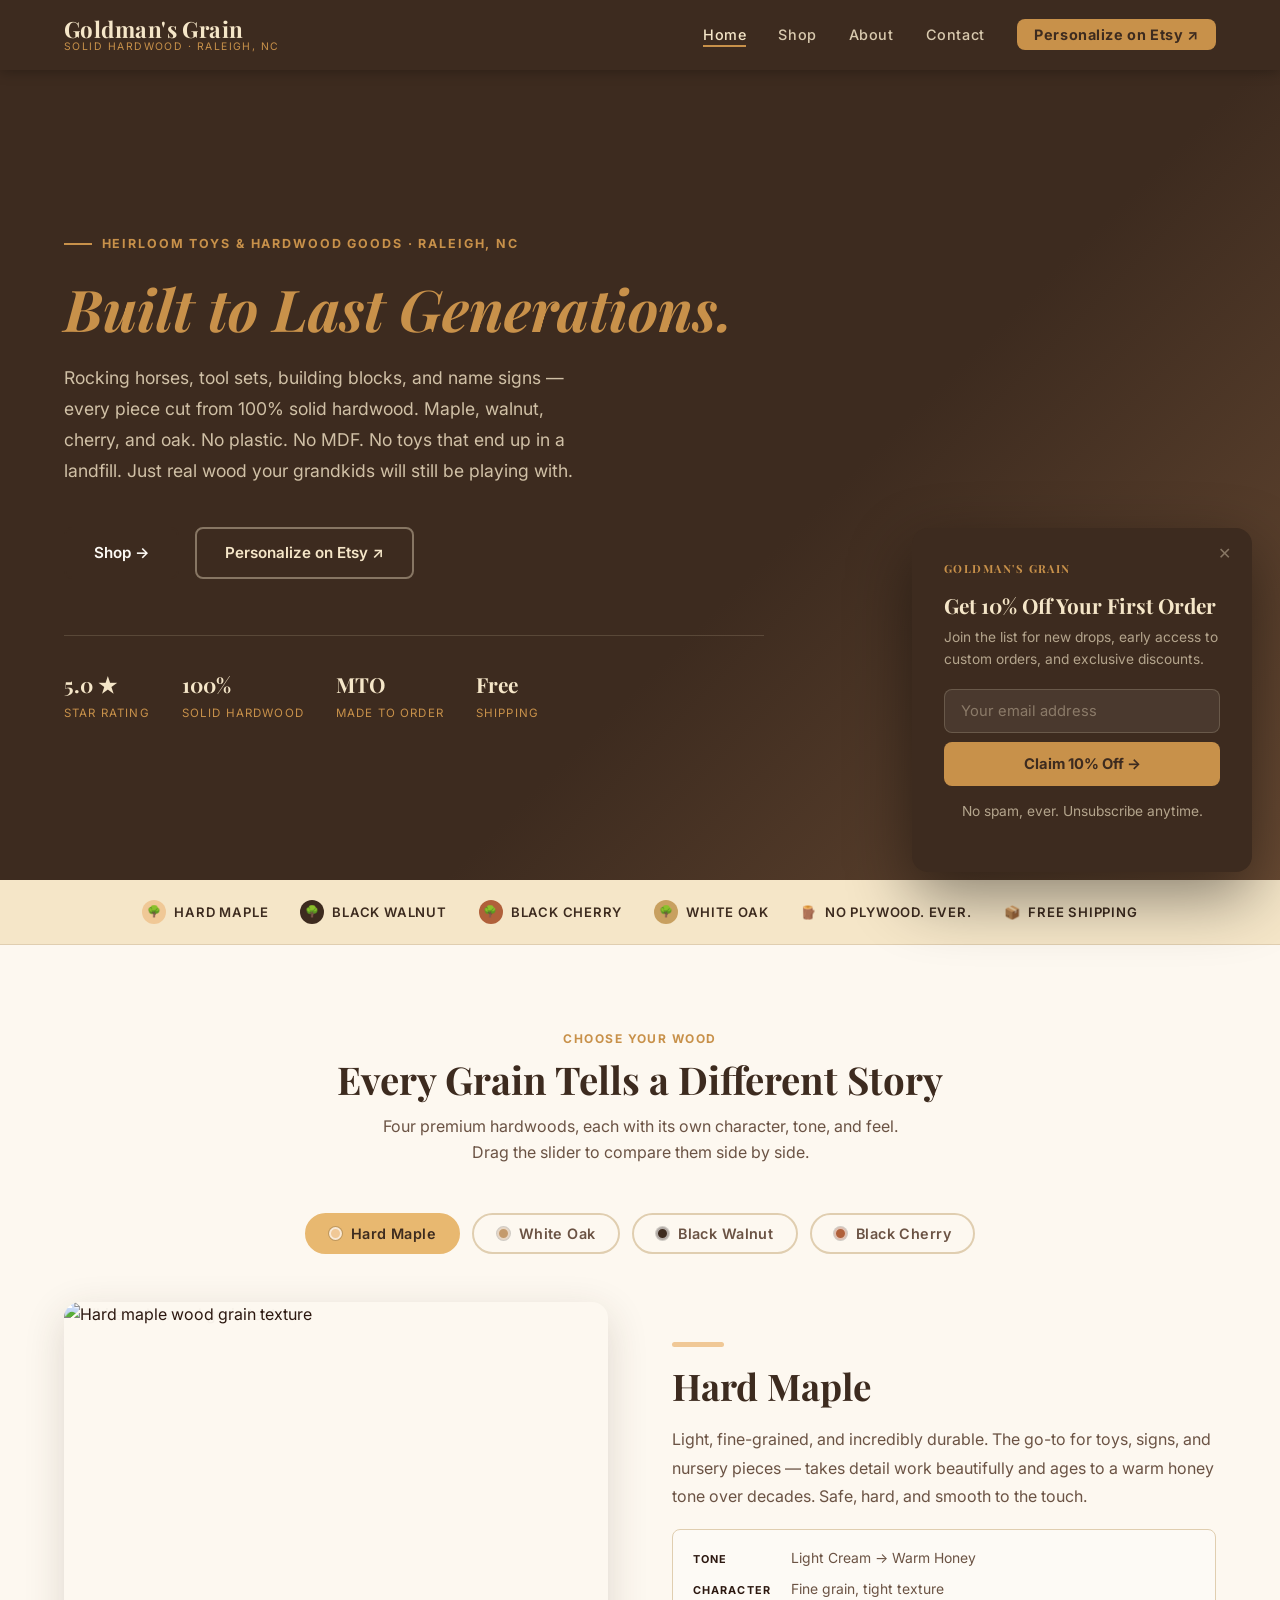
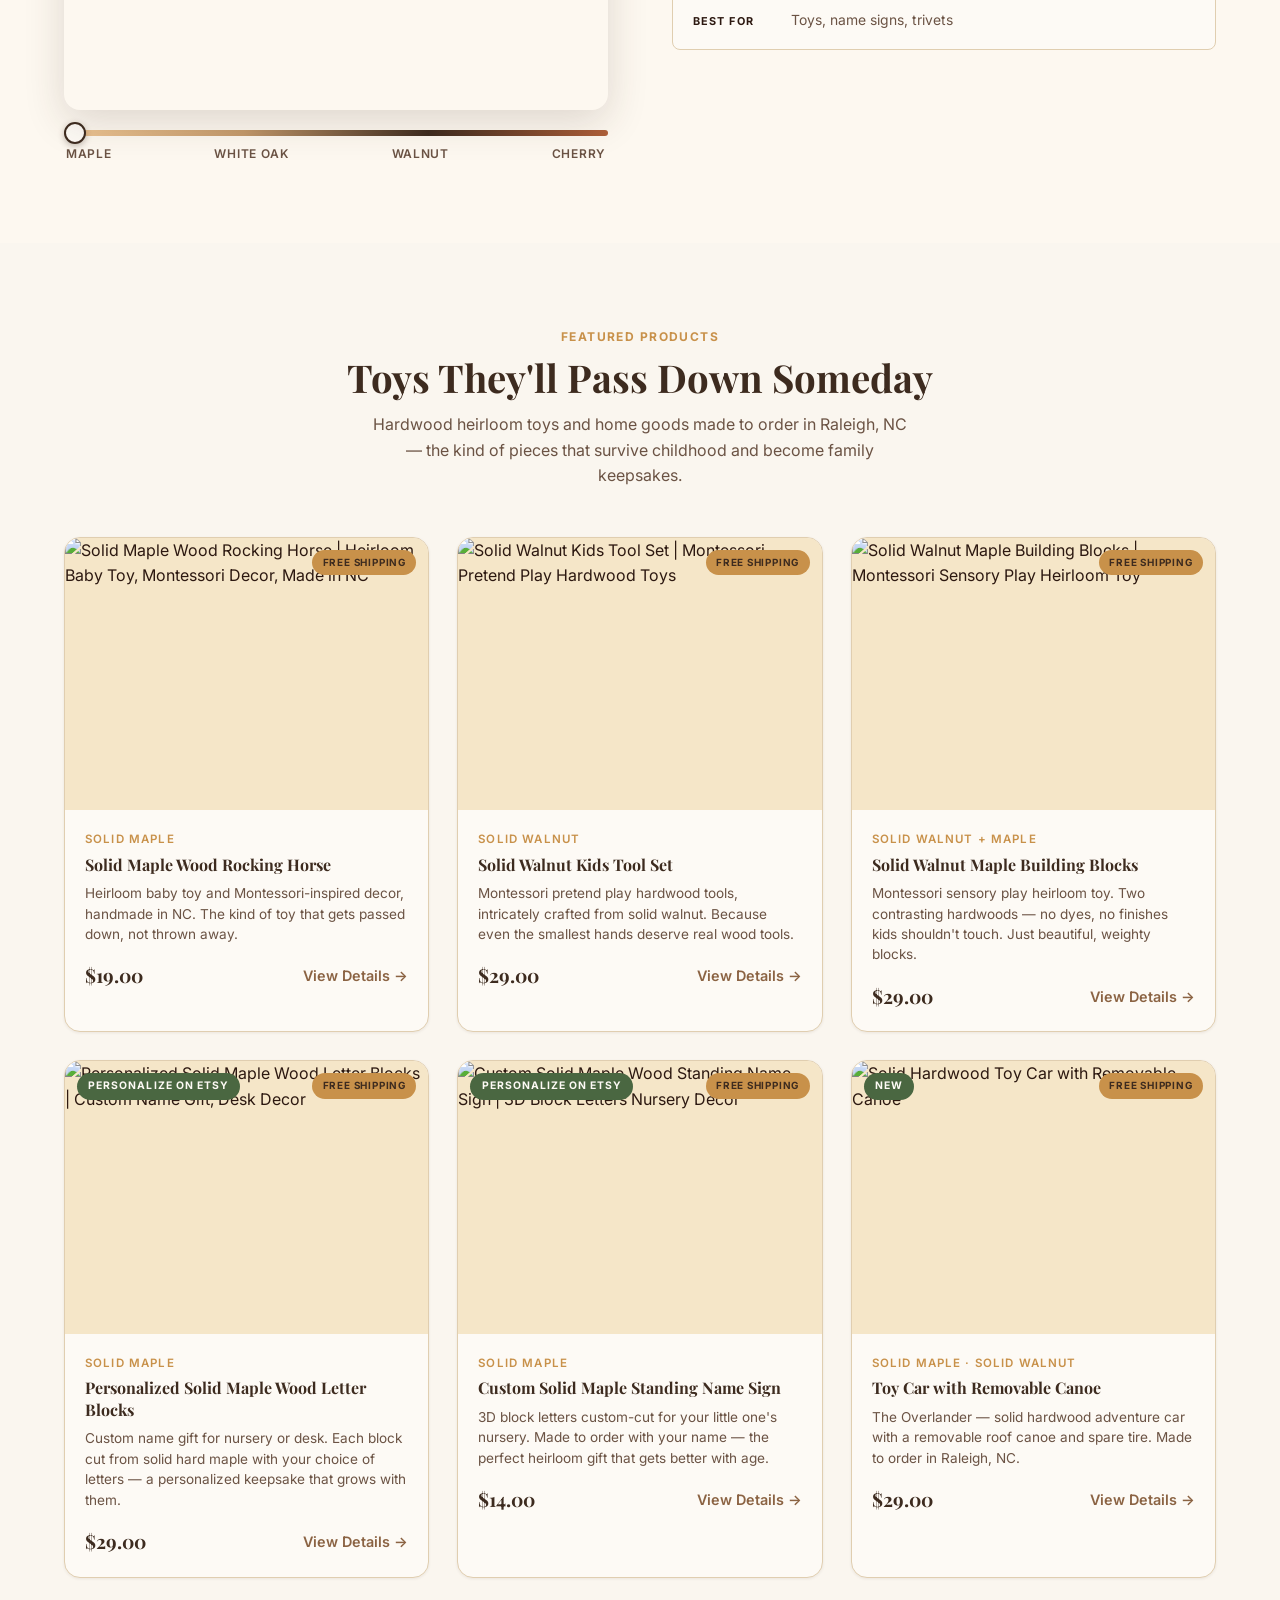
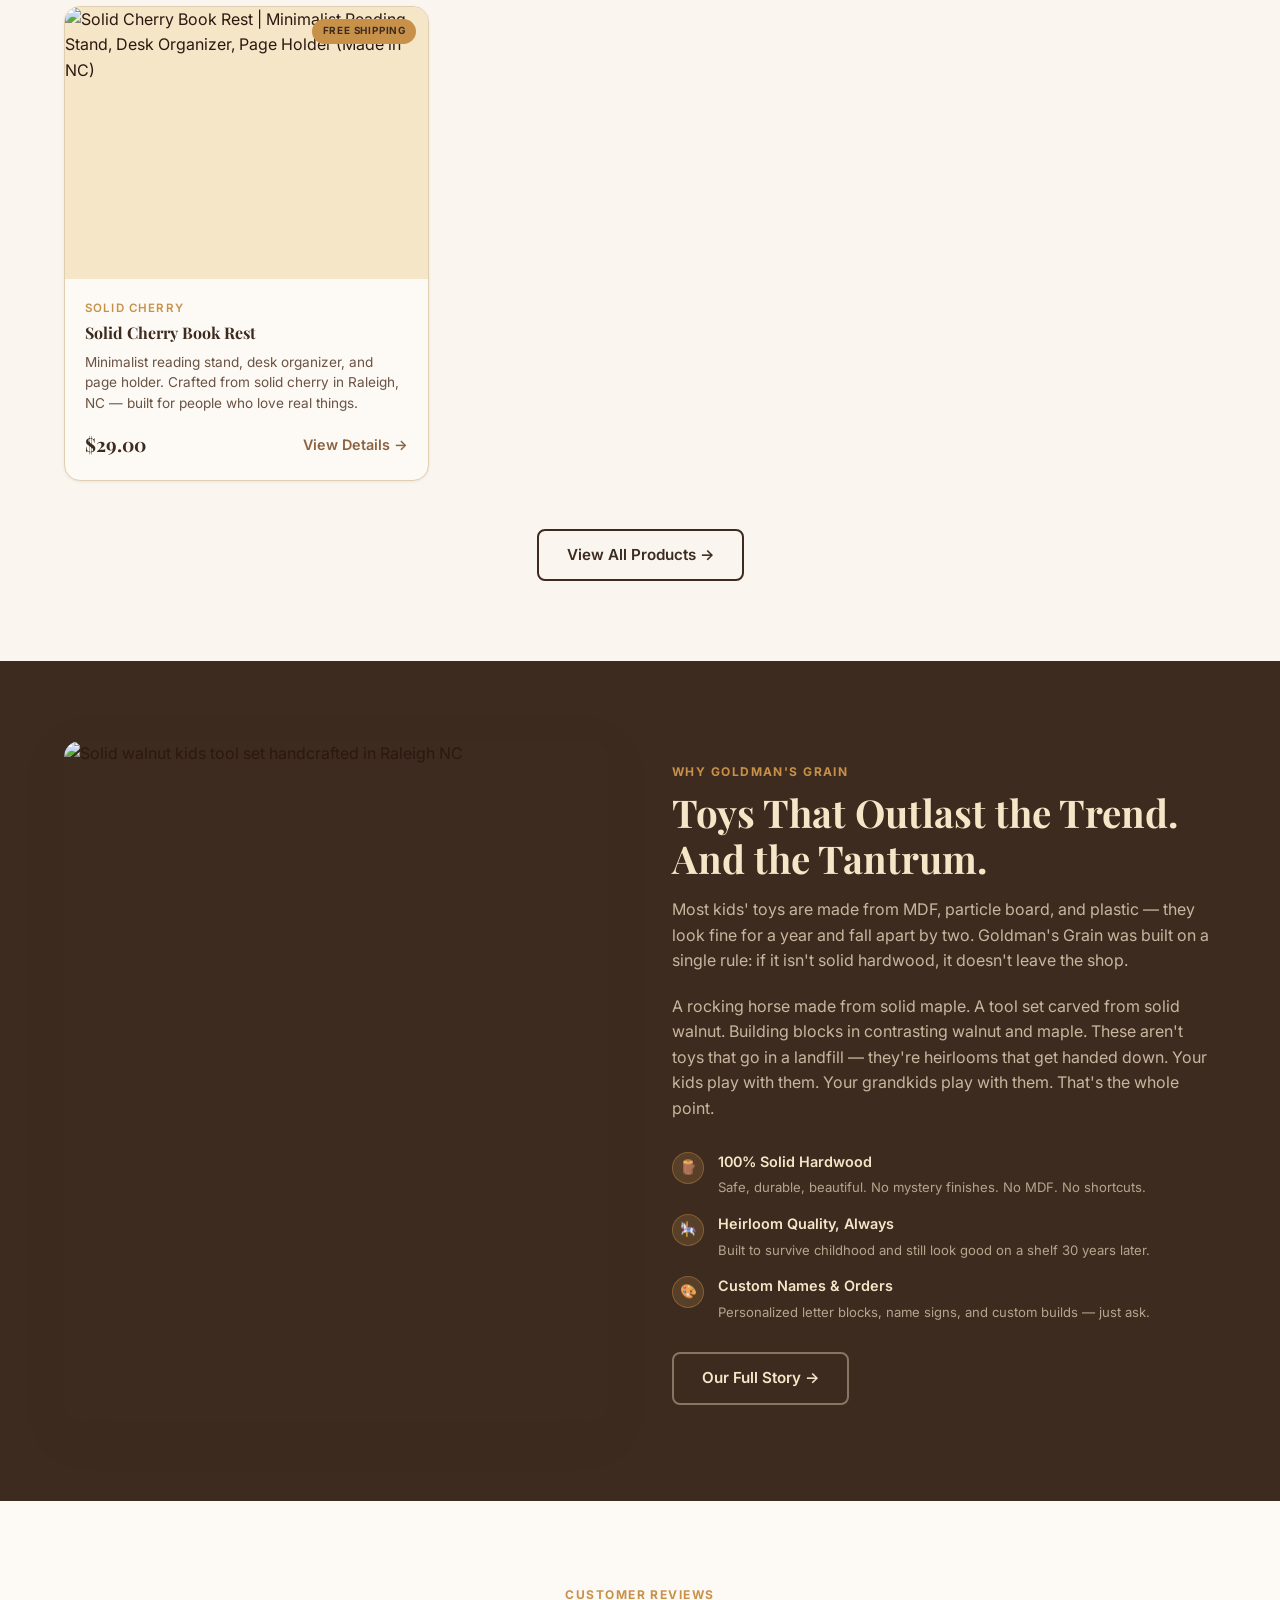
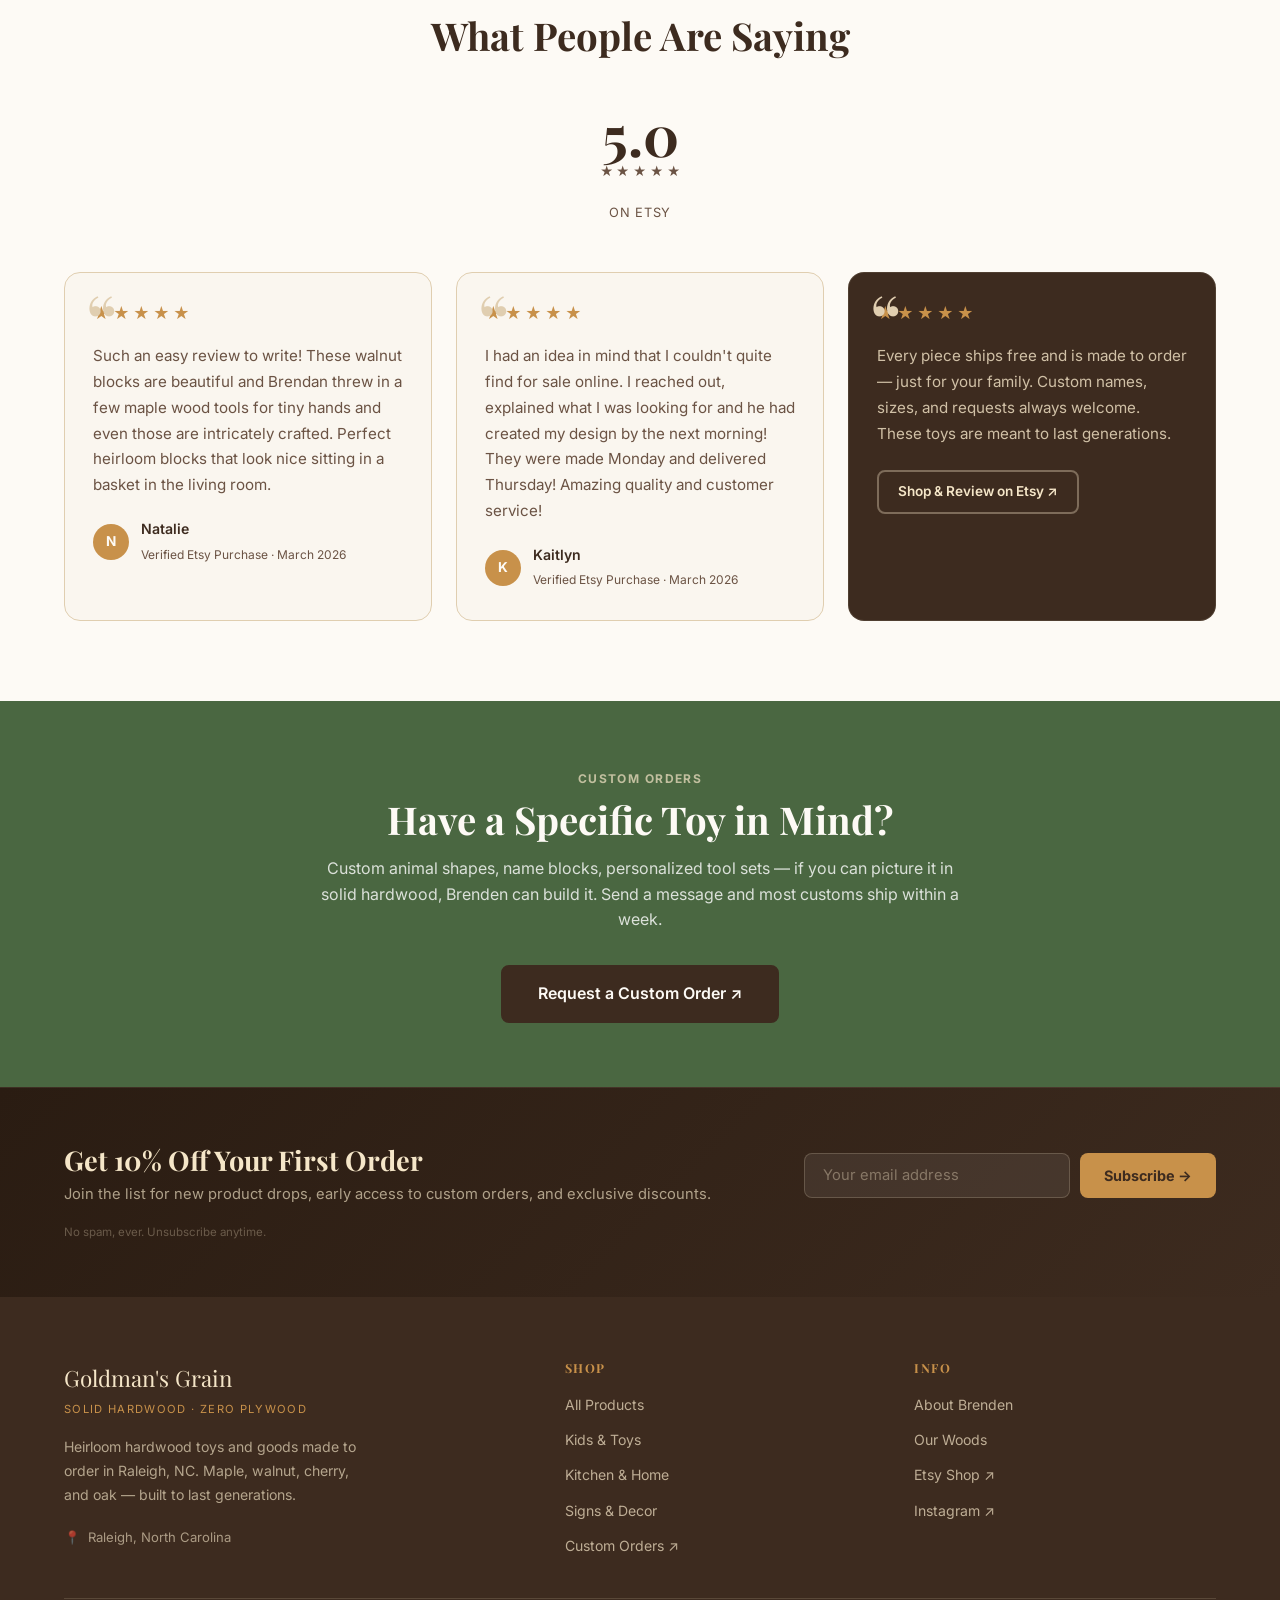
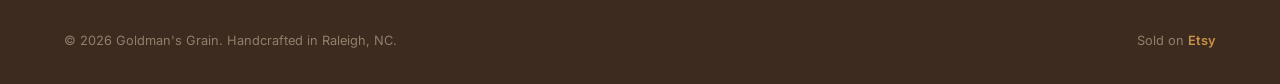
==== commit 5d4d1aaa: "Add email capture: slide-up popup + footer strip on all pages - Popup: slides up from bottom-right (" ====
--- a/index.html
+++ b/index.html
@@ -467,6 +467,26 @@
     </div>
   </section>
 
+  <!-- ===== EMAIL SIGNUP ===== -->
+  <section class="email-strip">
+    <div class="container">
+      <div class="email-strip-inner">
+        <div class="email-strip-text">
+          <h3>Get 10% Off Your First Order</h3>
+          <p>Join the list for new product drops, early access to custom orders, and exclusive discounts.</p>
+        </div>
+        <form class="email-strip-form" data-email-form="footer-home">
+          <input type="email" name="email" placeholder="Your email address" required autocomplete="email" />
+          <button type="submit">Subscribe &rarr;</button>
+        </form>
+        <div class="email-strip-success">
+          <p>🎉 You're in! Use code <strong>WELCOME10</strong> at checkout for 10% off.</p>
+        </div>
+        <p class="email-strip-note">No spam, ever. Unsubscribe anytime.</p>
+      </div>
+    </div>
+  </section>
+
   <!-- ===== FOOTER ===== -->
   <footer class="site-footer">
     <div class="container">
--- a/css/style.css
+++ b/css/style.css
@@ -1507,3 +1507,205 @@
   .wood-slider::-webkit-slider-thumb { width: 28px; height: 28px; }
   .wood-slider::-moz-range-thumb     { width: 28px; height: 28px; }
 }
+
+/* ============================================
+   EMAIL CAPTURE — Popup + Footer Strip
+   ============================================ */
+
+/* ── Footer email strip ── */
+.email-strip {
+  background: linear-gradient(135deg, #2a1c12 0%, var(--walnut) 100%);
+  padding: 3.5rem 0;
+  border-top: 1px solid rgba(245,230,200,.08);
+}
+.email-strip-inner {
+  display: grid;
+  grid-template-columns: 1fr auto;
+  gap: 1rem 3rem;
+  align-items: center;
+}
+.email-strip-text h3 {
+  font-size: clamp(1.3rem, 2.5vw, 1.7rem);
+  color: var(--cream);
+  margin-bottom: .4rem;
+}
+.email-strip-text p {
+  font-size: .92rem;
+  color: rgba(245,230,200,.65);
+  line-height: 1.6;
+}
+.email-strip-form {
+  display: flex;
+  gap: .6rem;
+  min-width: 360px;
+}
+.email-strip-form input[type="email"] {
+  flex: 1;
+  padding: .8rem 1.1rem;
+  border-radius: var(--radius);
+  border: 1.5px solid rgba(245,230,200,.2);
+  background: rgba(255,255,255,.07);
+  color: var(--cream);
+  font-family: var(--font-body);
+  font-size: .92rem;
+  outline: none;
+  transition: border-color var(--transition);
+}
+.email-strip-form input[type="email"]::placeholder { color: rgba(245,230,200,.38); }
+.email-strip-form input[type="email"]:focus { border-color: var(--maple); }
+.email-strip-form button[type="submit"] {
+  padding: .8rem 1.5rem;
+  background: var(--maple);
+  color: var(--walnut);
+  font-family: var(--font-body);
+  font-size: .9rem;
+  font-weight: 700;
+  border: none;
+  border-radius: var(--radius);
+  cursor: pointer;
+  white-space: nowrap;
+  transition: background var(--transition), transform var(--transition);
+}
+.email-strip-form button[type="submit"]:hover { background: var(--cream); transform: translateY(-1px); }
+.email-strip-note {
+  grid-column: 1 / -1;
+  font-size: .72rem;
+  color: rgba(245,230,200,.3);
+}
+.email-strip-success {
+  display: none;
+  color: var(--cream);
+  font-size: .95rem;
+  line-height: 1.6;
+}
+.email-strip-success strong { color: var(--maple); }
+.email-strip-success.show { display: block; }
+
+@media (max-width: 768px) {
+  .email-strip-inner { grid-template-columns: 1fr; gap: 1.25rem; }
+  .email-strip-form { min-width: 0; }
+}
+@media (max-width: 480px) {
+  .email-strip { padding: 2.5rem 0; }
+  .email-strip-form { flex-direction: column; }
+  .email-strip-form button[type="submit"] { width: 100%; }
+}
+
+/* ── Popup ── */
+.email-popup {
+  position: fixed;
+  bottom: 1.75rem;
+  right: 1.75rem;
+  width: 340px;
+  background: var(--walnut);
+  border-radius: var(--radius-lg);
+  padding: 2rem;
+  box-shadow: 0 24px 64px rgba(0,0,0,.45);
+  z-index: 9000;
+  transform: translateY(calc(100% + 2rem));
+  transition: transform .5s cubic-bezier(.34,1.26,.64,1), opacity .4s ease;
+  opacity: 0;
+  pointer-events: none;
+}
+.email-popup.is-visible {
+  transform: translateY(0);
+  opacity: 1;
+  pointer-events: auto;
+}
+.email-popup-close {
+  position: absolute;
+  top: .9rem;
+  right: .9rem;
+  background: none;
+  border: none;
+  color: rgba(245,230,200,.4);
+  font-size: 1rem;
+  cursor: pointer;
+  padding: .2rem .4rem;
+  border-radius: 4px;
+  line-height: 1;
+  transition: color var(--transition);
+}
+.email-popup-close:hover { color: var(--cream); }
+.email-popup-logo {
+  font-family: var(--font-heading);
+  font-size: .7rem;
+  font-weight: 700;
+  letter-spacing: .13em;
+  text-transform: uppercase;
+  color: var(--maple);
+  margin-bottom: .9rem;
+}
+.email-popup h3 {
+  font-size: 1.3rem;
+  color: var(--cream);
+  line-height: 1.25;
+  margin-bottom: .5rem;
+}
+.email-popup > p {
+  font-size: .86rem;
+  color: rgba(245,230,200,.65);
+  line-height: 1.6;
+  margin-bottom: 1.15rem;
+}
+.email-popup-form {
+  display: flex;
+  flex-direction: column;
+  gap: .6rem;
+}
+.email-popup-form input[type="email"] {
+  padding: .75rem 1rem;
+  border-radius: var(--radius);
+  border: 1.5px solid rgba(245,230,200,.18);
+  background: rgba(255,255,255,.07);
+  color: var(--cream);
+  font-family: var(--font-body);
+  font-size: .92rem;
+  outline: none;
+  transition: border-color var(--transition);
+}
+.email-popup-form input[type="email"]::placeholder { color: rgba(245,230,200,.38); }
+.email-popup-form input[type="email"]:focus { border-color: var(--maple); }
+.email-popup-form button[type="submit"] {
+  padding: .8rem 1rem;
+  background: var(--maple);
+  color: var(--walnut);
+  font-family: var(--font-body);
+  font-size: .92rem;
+  font-weight: 700;
+  border: none;
+  border-radius: var(--radius);
+  cursor: pointer;
+  transition: background var(--transition), transform var(--transition);
+}
+.email-popup-form button[type="submit"]:hover { background: var(--cream); transform: translateY(-1px); }
+.email-popup-success {
+  display: none;
+  text-align: center;
+  padding: .5rem 0 .25rem;
+}
+.email-popup-success p {
+  color: var(--cream);
+  font-size: .95rem;
+  line-height: 1.65;
+  margin-bottom: 0;
+}
+.email-popup-success strong { color: var(--maple); font-size: 1.05rem; letter-spacing: .04em; }
+.email-popup-success.show { display: block; }
+.email-popup-fine {
+  font-size: .7rem;
+  color: rgba(245,230,200,.28);
+  margin-top: .85rem;
+  text-align: center;
+}
+
+@media (max-width: 480px) {
+  .email-popup {
+    bottom: 0;
+    right: 0;
+    left: 0;
+    width: 100%;
+    border-radius: var(--radius-lg) var(--radius-lg) 0 0;
+    padding: 1.75rem 1.5rem;
+  }
+}
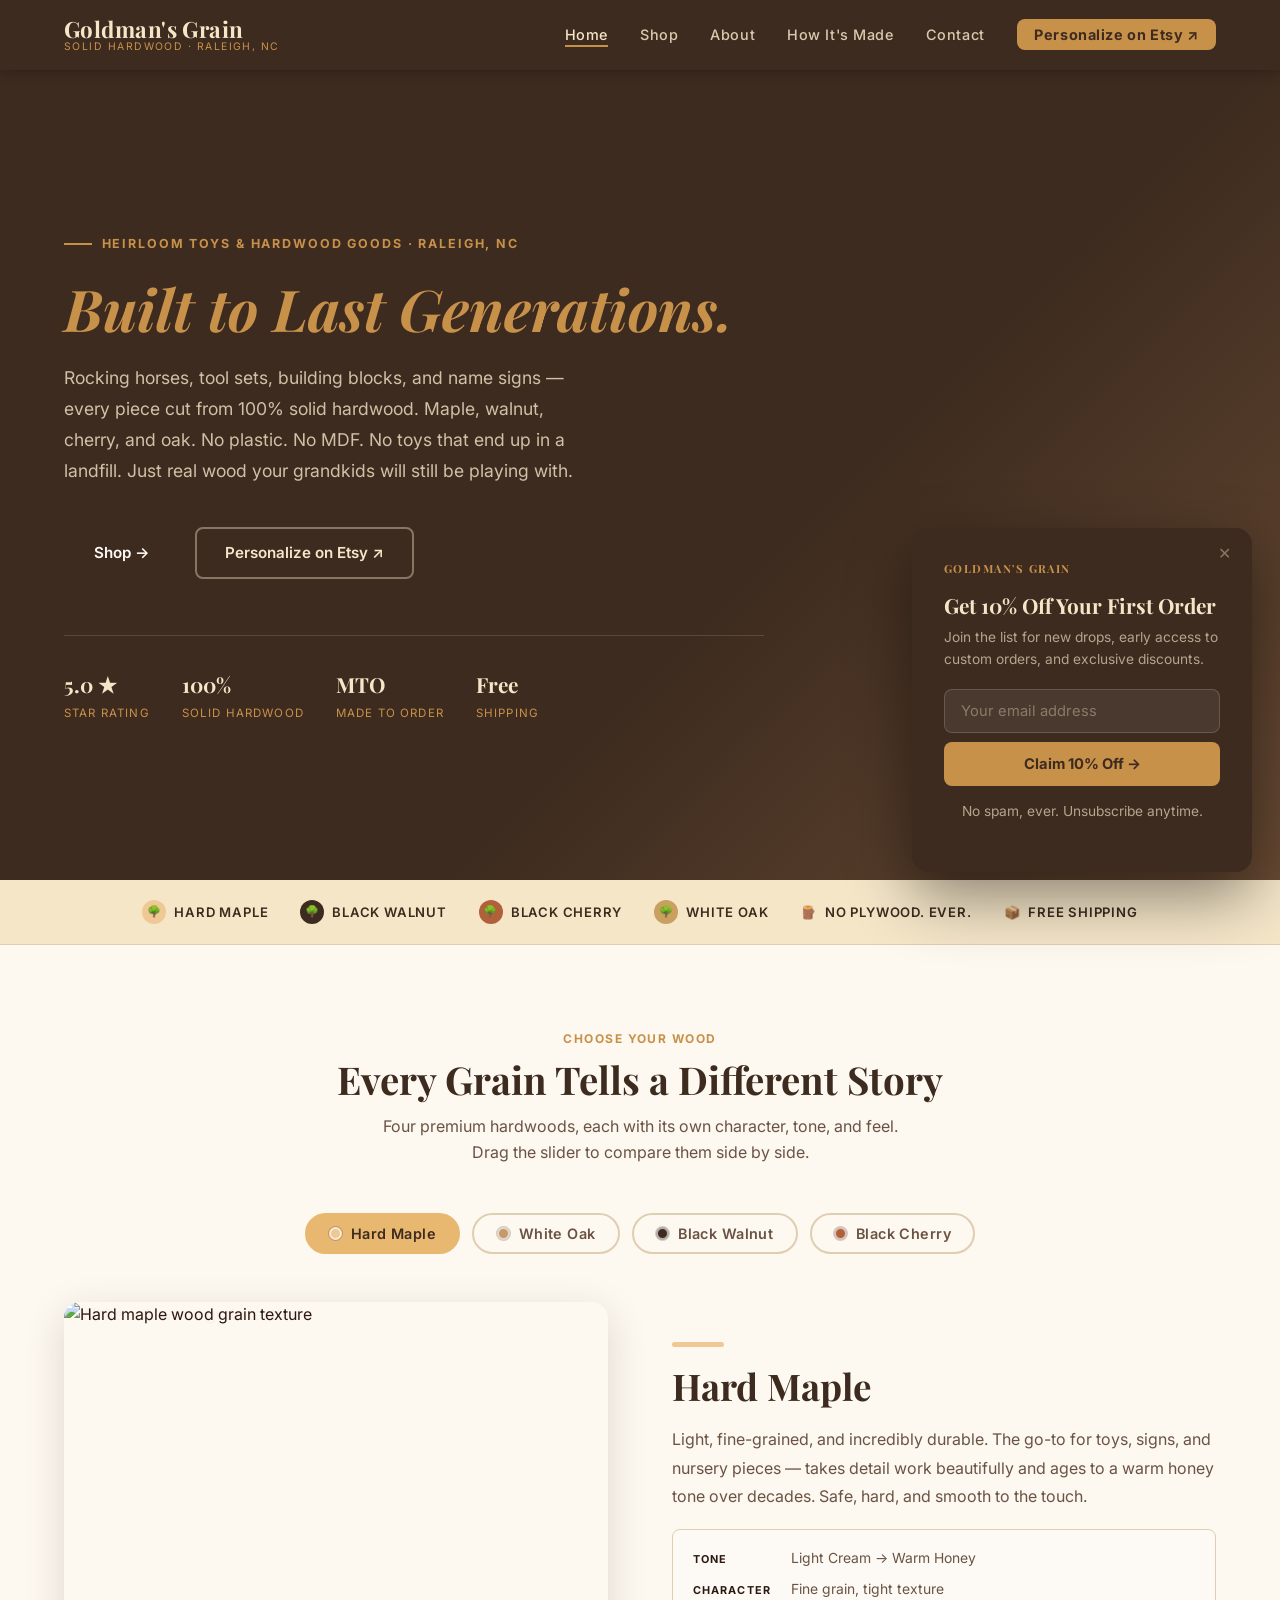
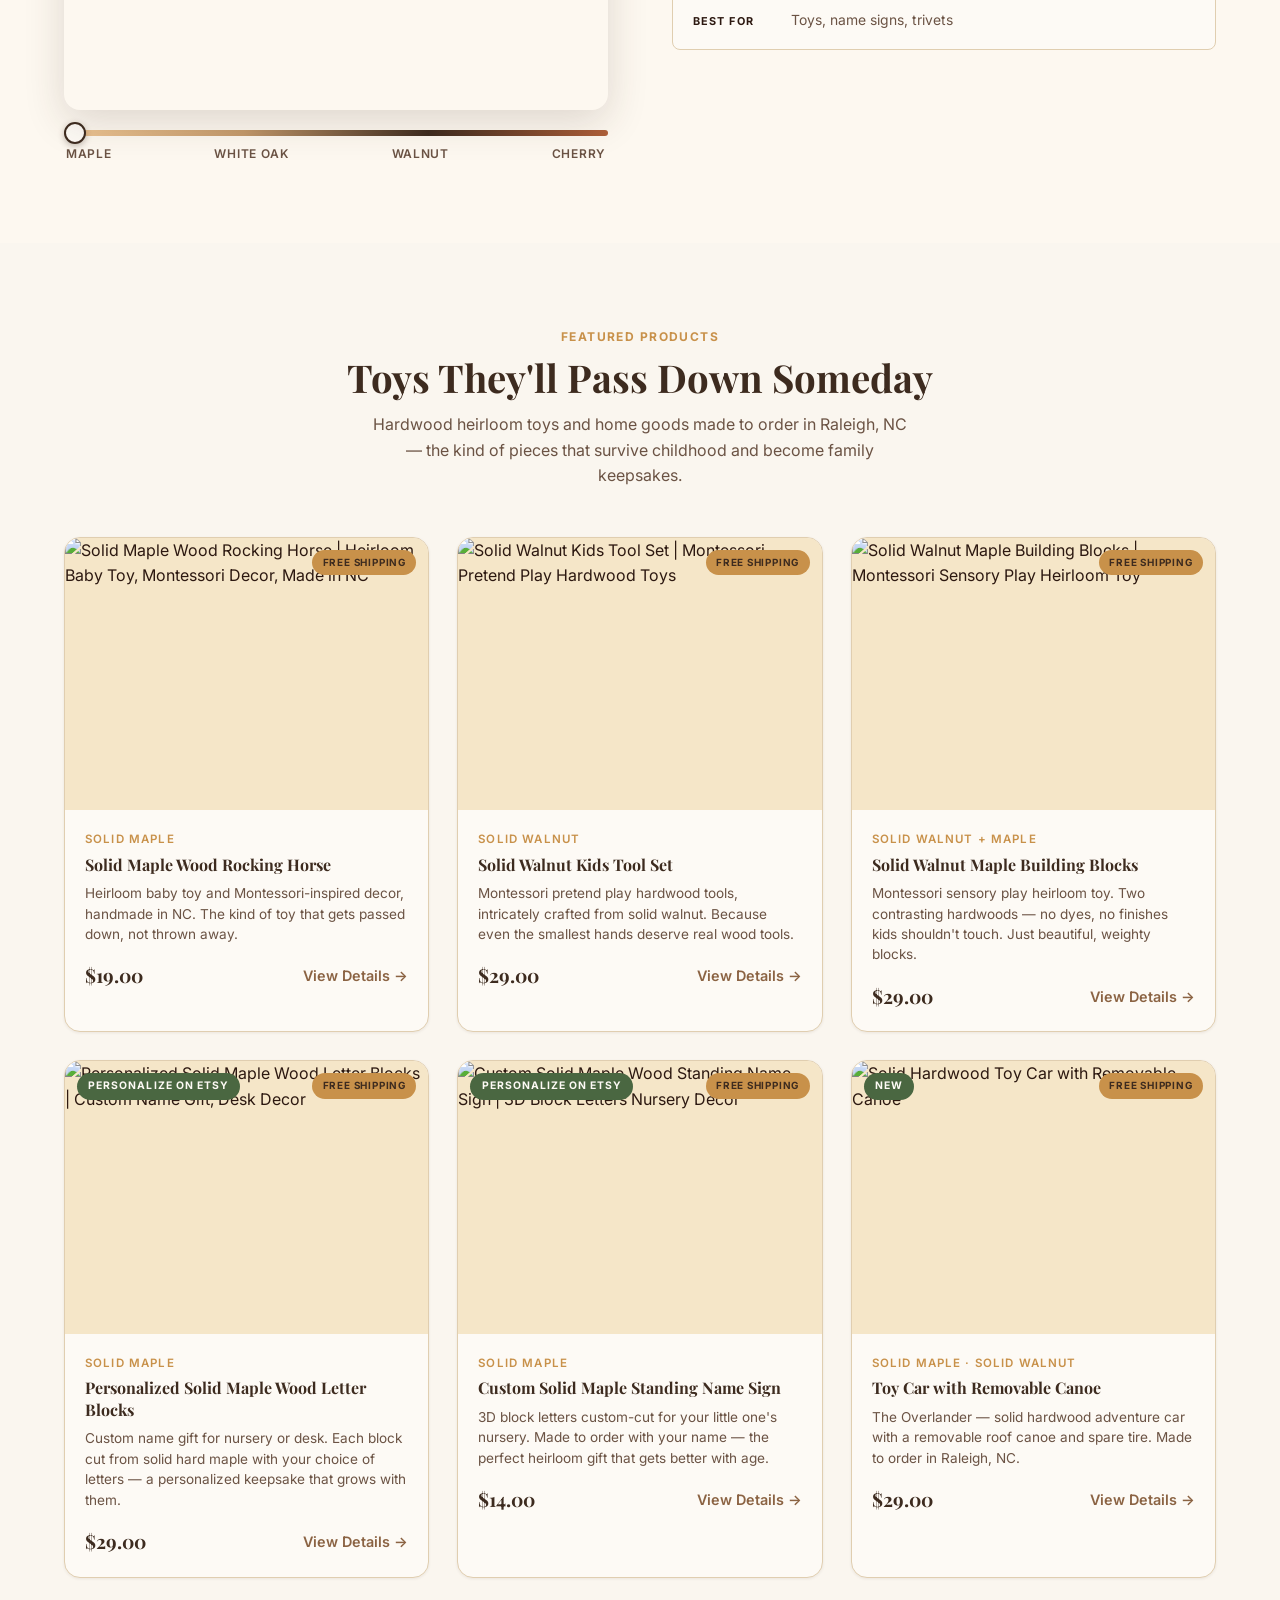
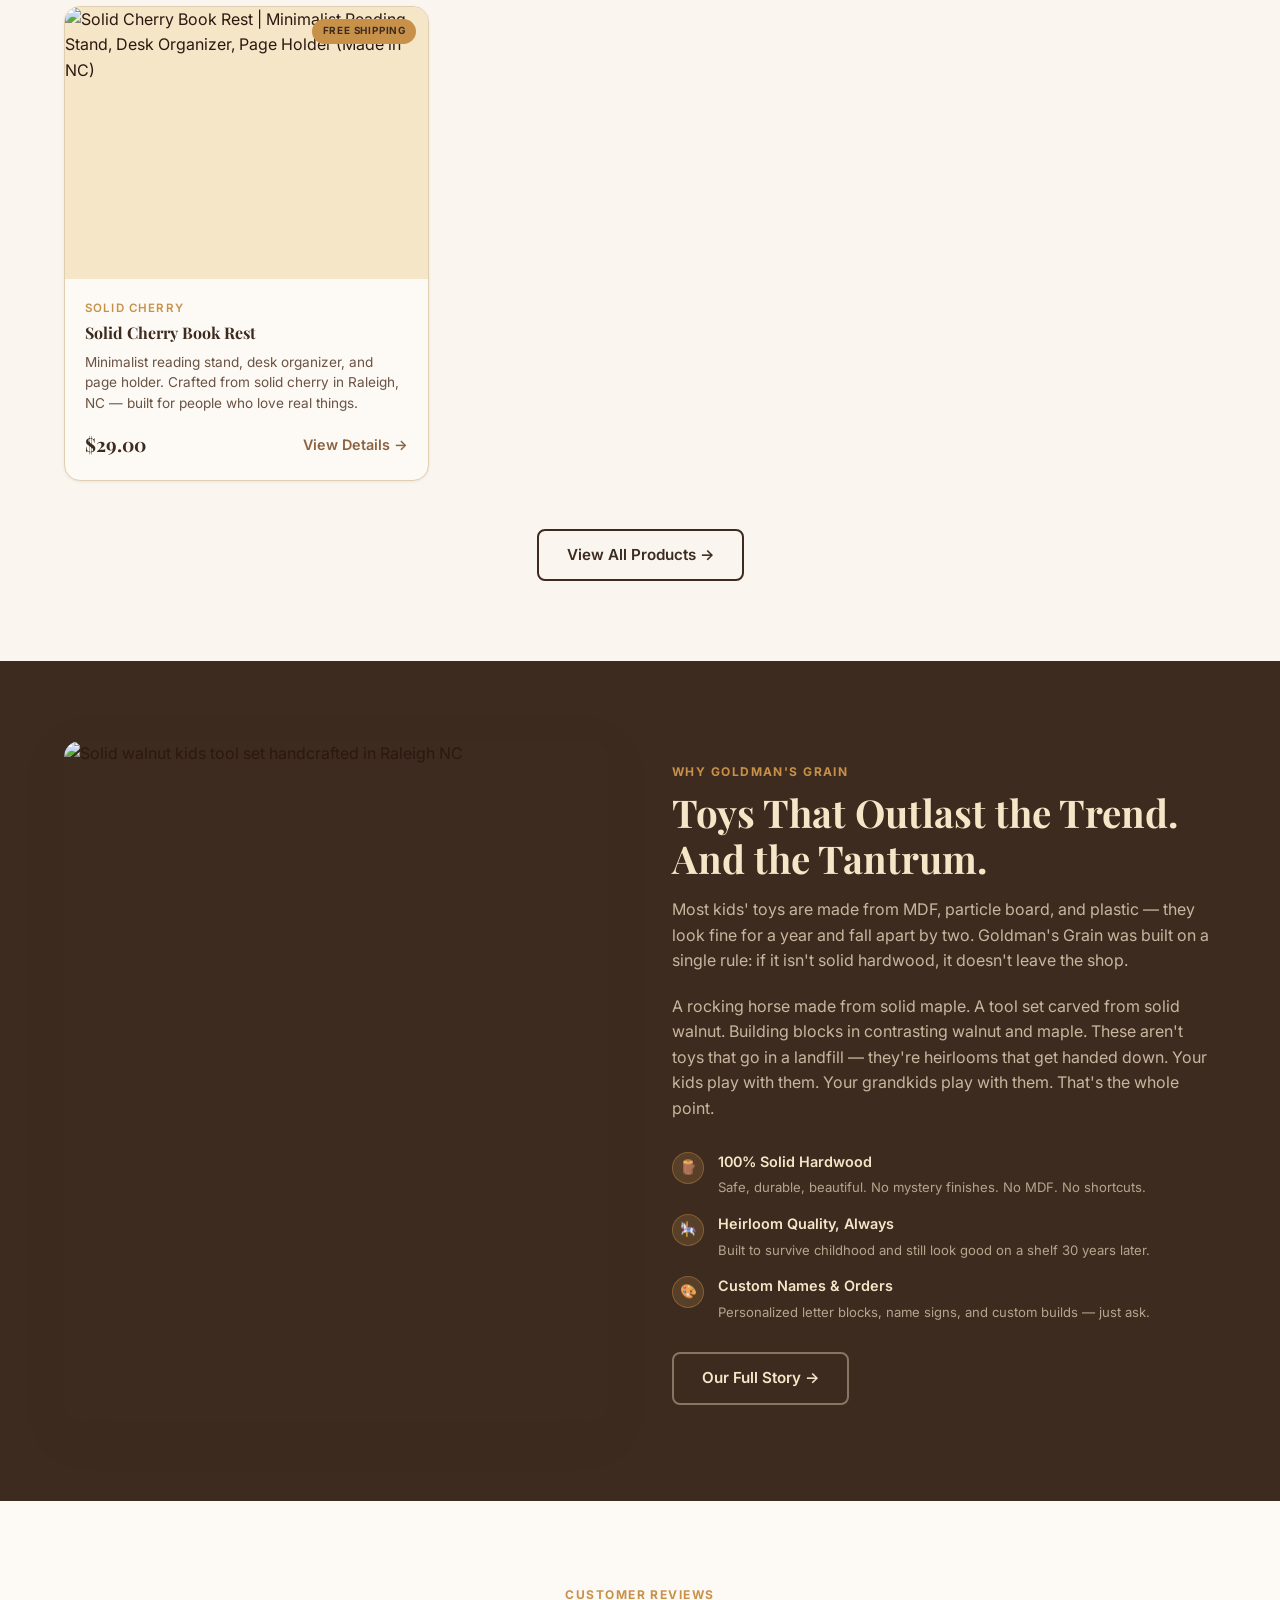
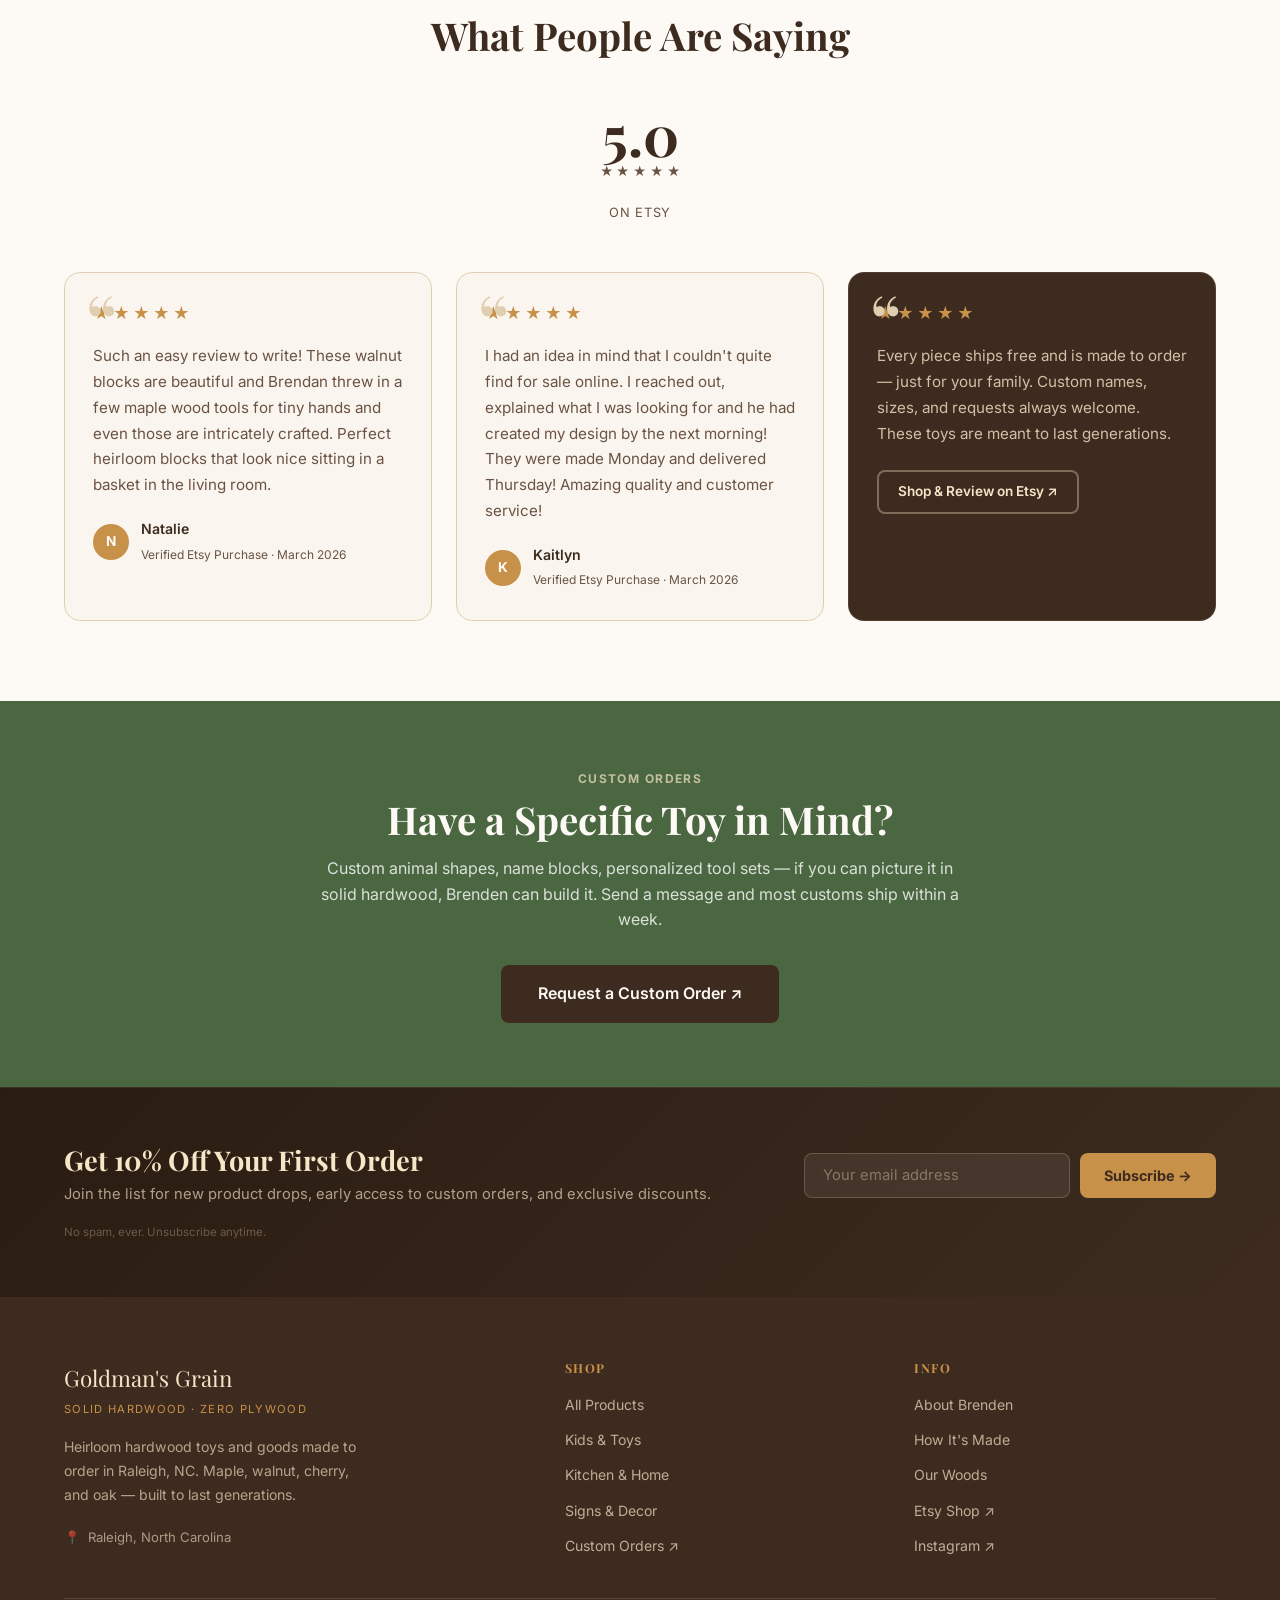
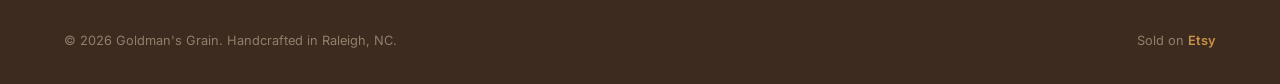
==== commit ebaff7b7: "Add How It's Made page, activate Formspree email capture, update nav/footer - Activate Formspree ema" ====
--- a/index.html
+++ b/index.html
@@ -32,6 +32,7 @@
           <li><a href="index.html" class="active">Home</a></li>
           <li><a href="shop.html">Shop</a></li>
           <li><a href="about.html">About</a></li>
+          <li><a href="process.html">How It's Made</a></li>
           <li><a href="contact.html">Contact</a></li>
           <li><a href="https://www.etsy.com/shop/GoldmansGrain" target="_blank" class="nav-cta">Personalize on Etsy ↗</a></li>
         </ul>
@@ -513,6 +514,7 @@
           <h4>Info</h4>
           <ul>
             <li><a href="about.html">About Brenden</a></li>
+            <li><a href="process.html">How It's Made</a></li>
             <li><a href="about.html#woods">Our Woods</a></li>
             <li><a href="https://www.etsy.com/shop/GoldmansGrain" target="_blank">Etsy Shop ↗</a></li>
             <li><a href="https://www.instagram.com/goldmans_grain/" target="_blank">Instagram ↗</a></li>
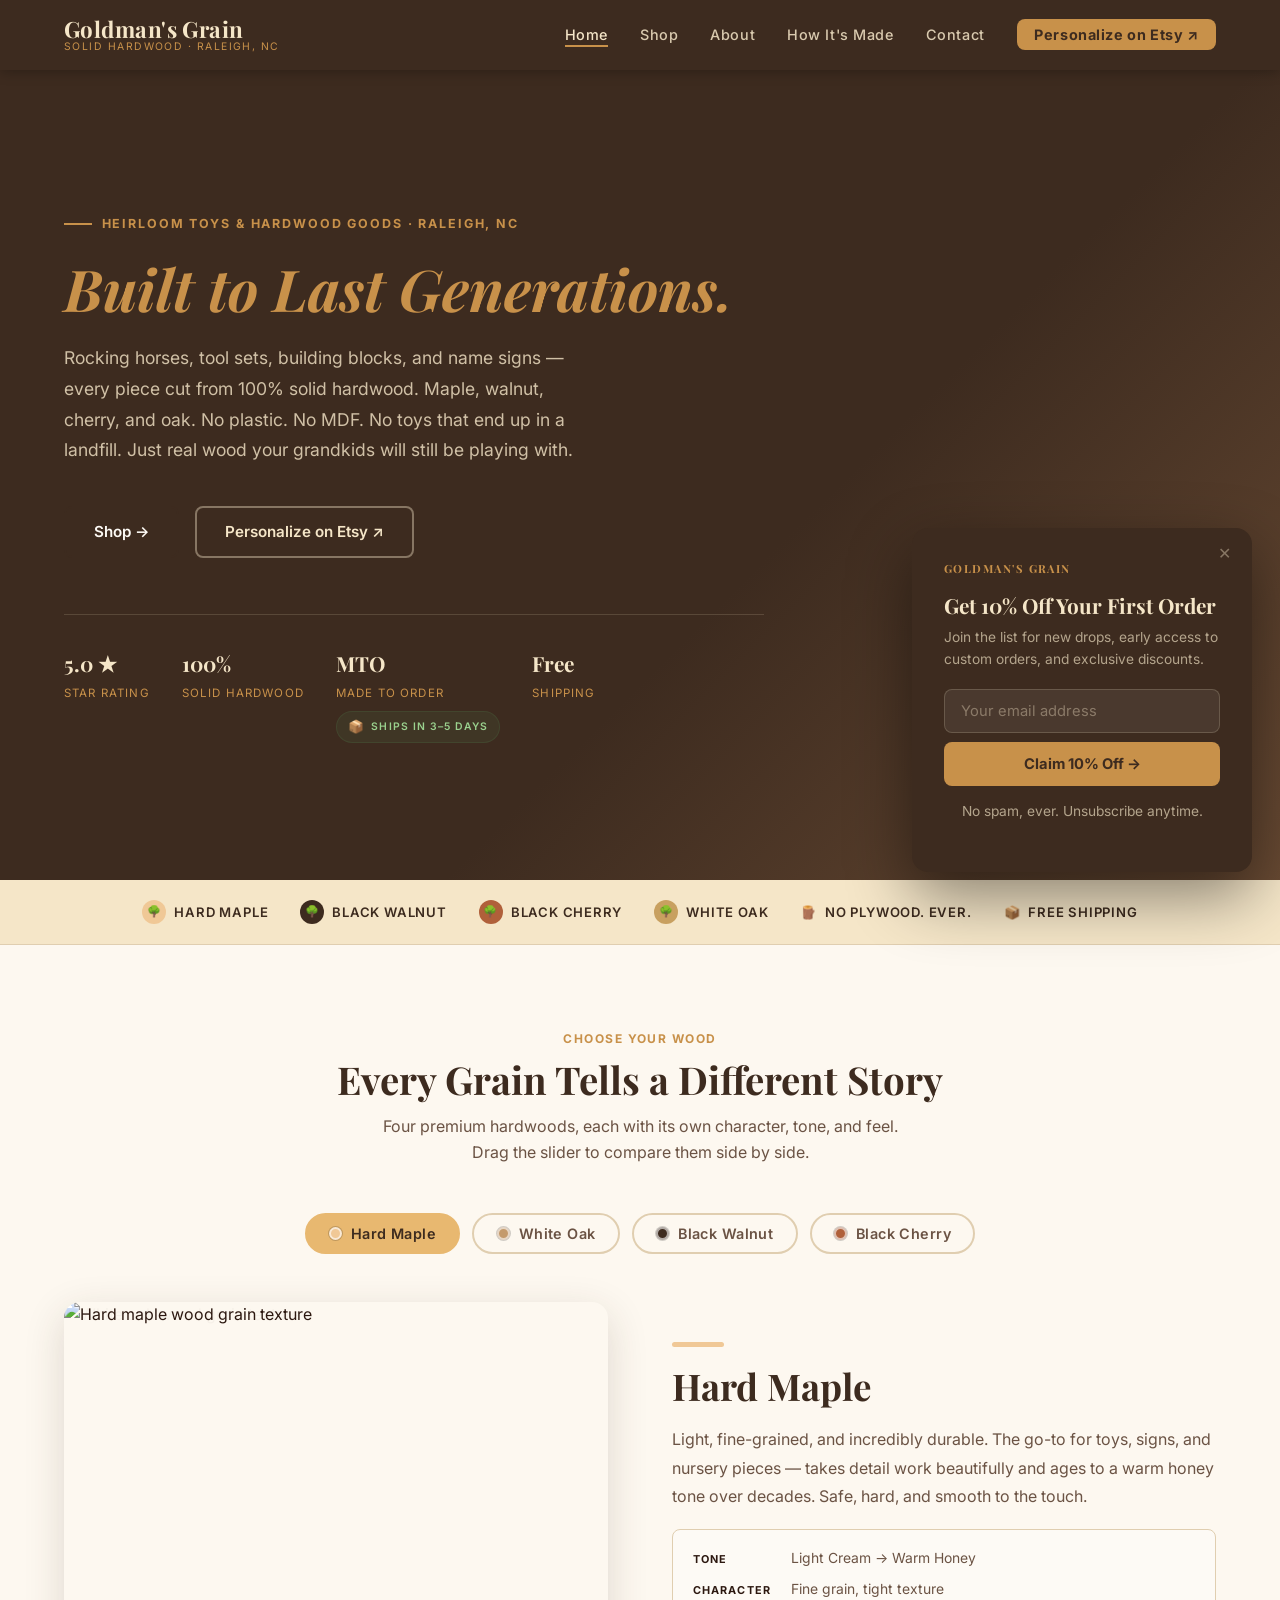
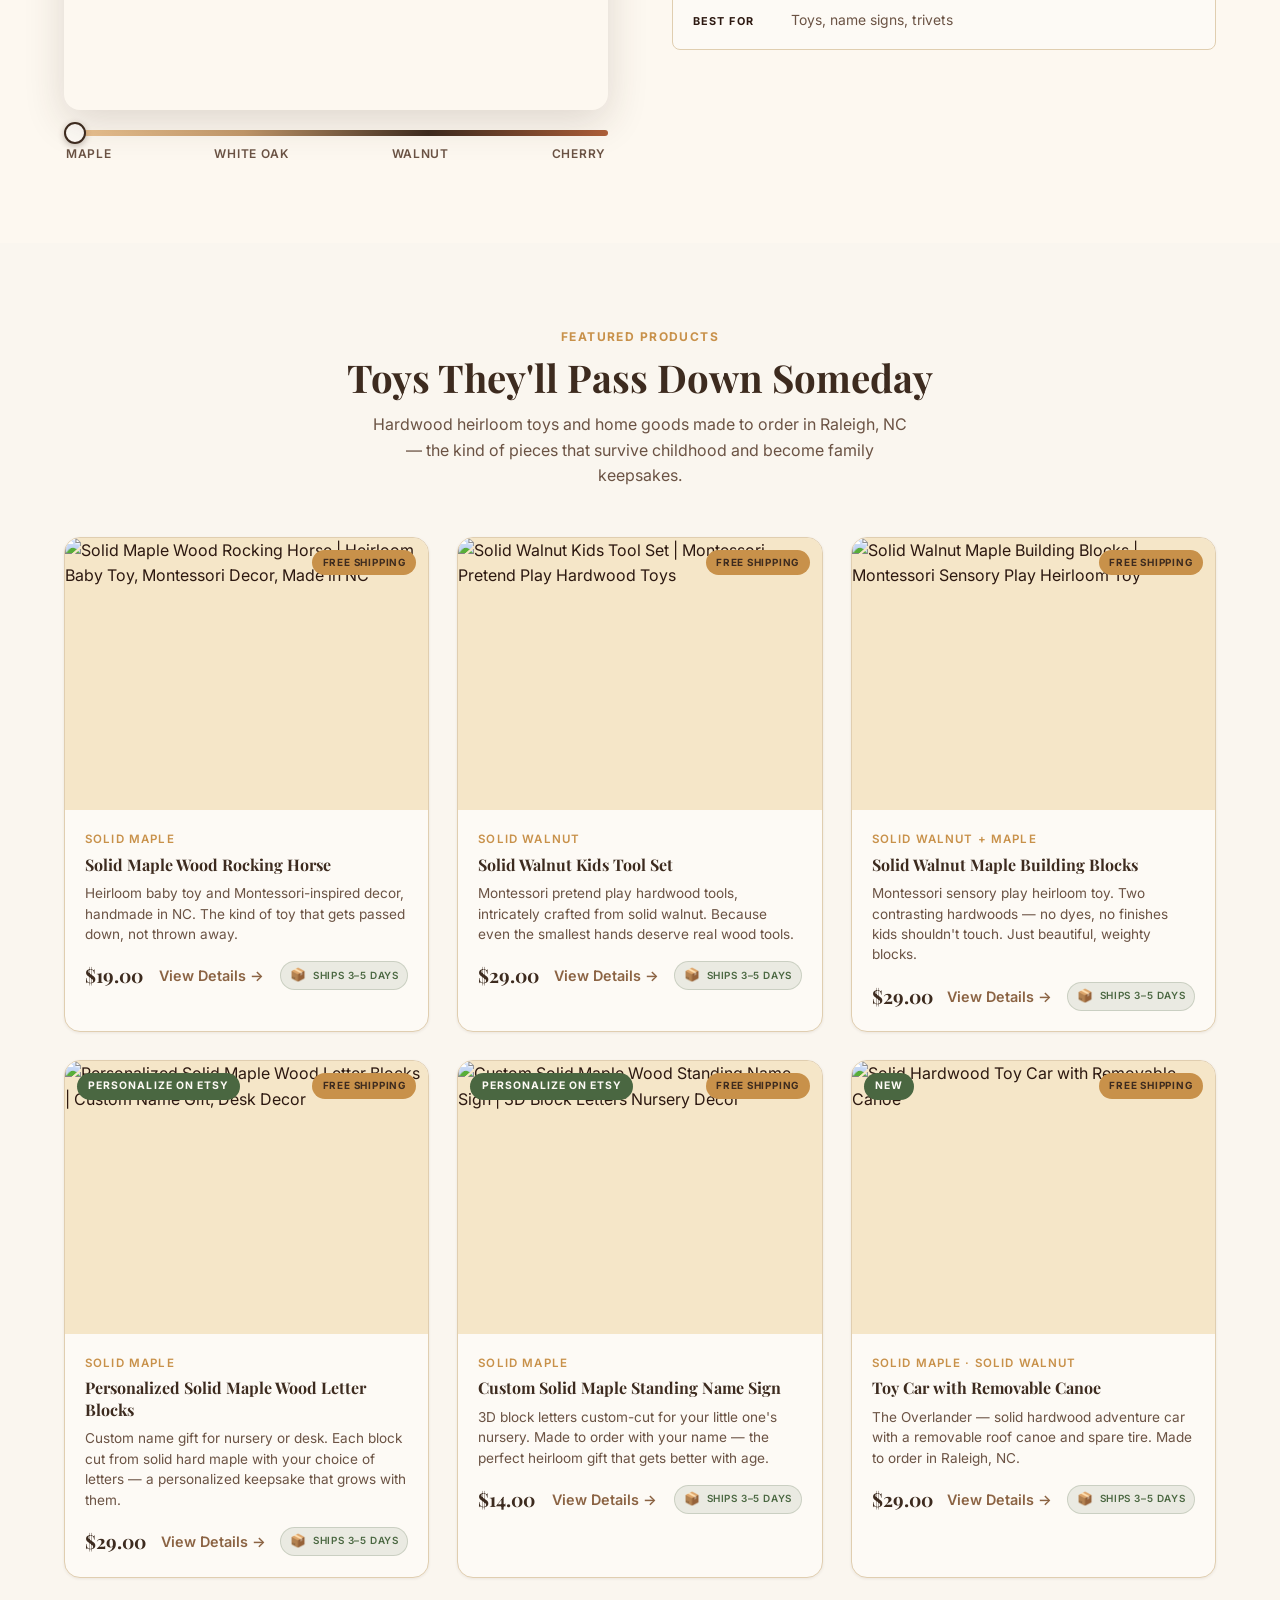
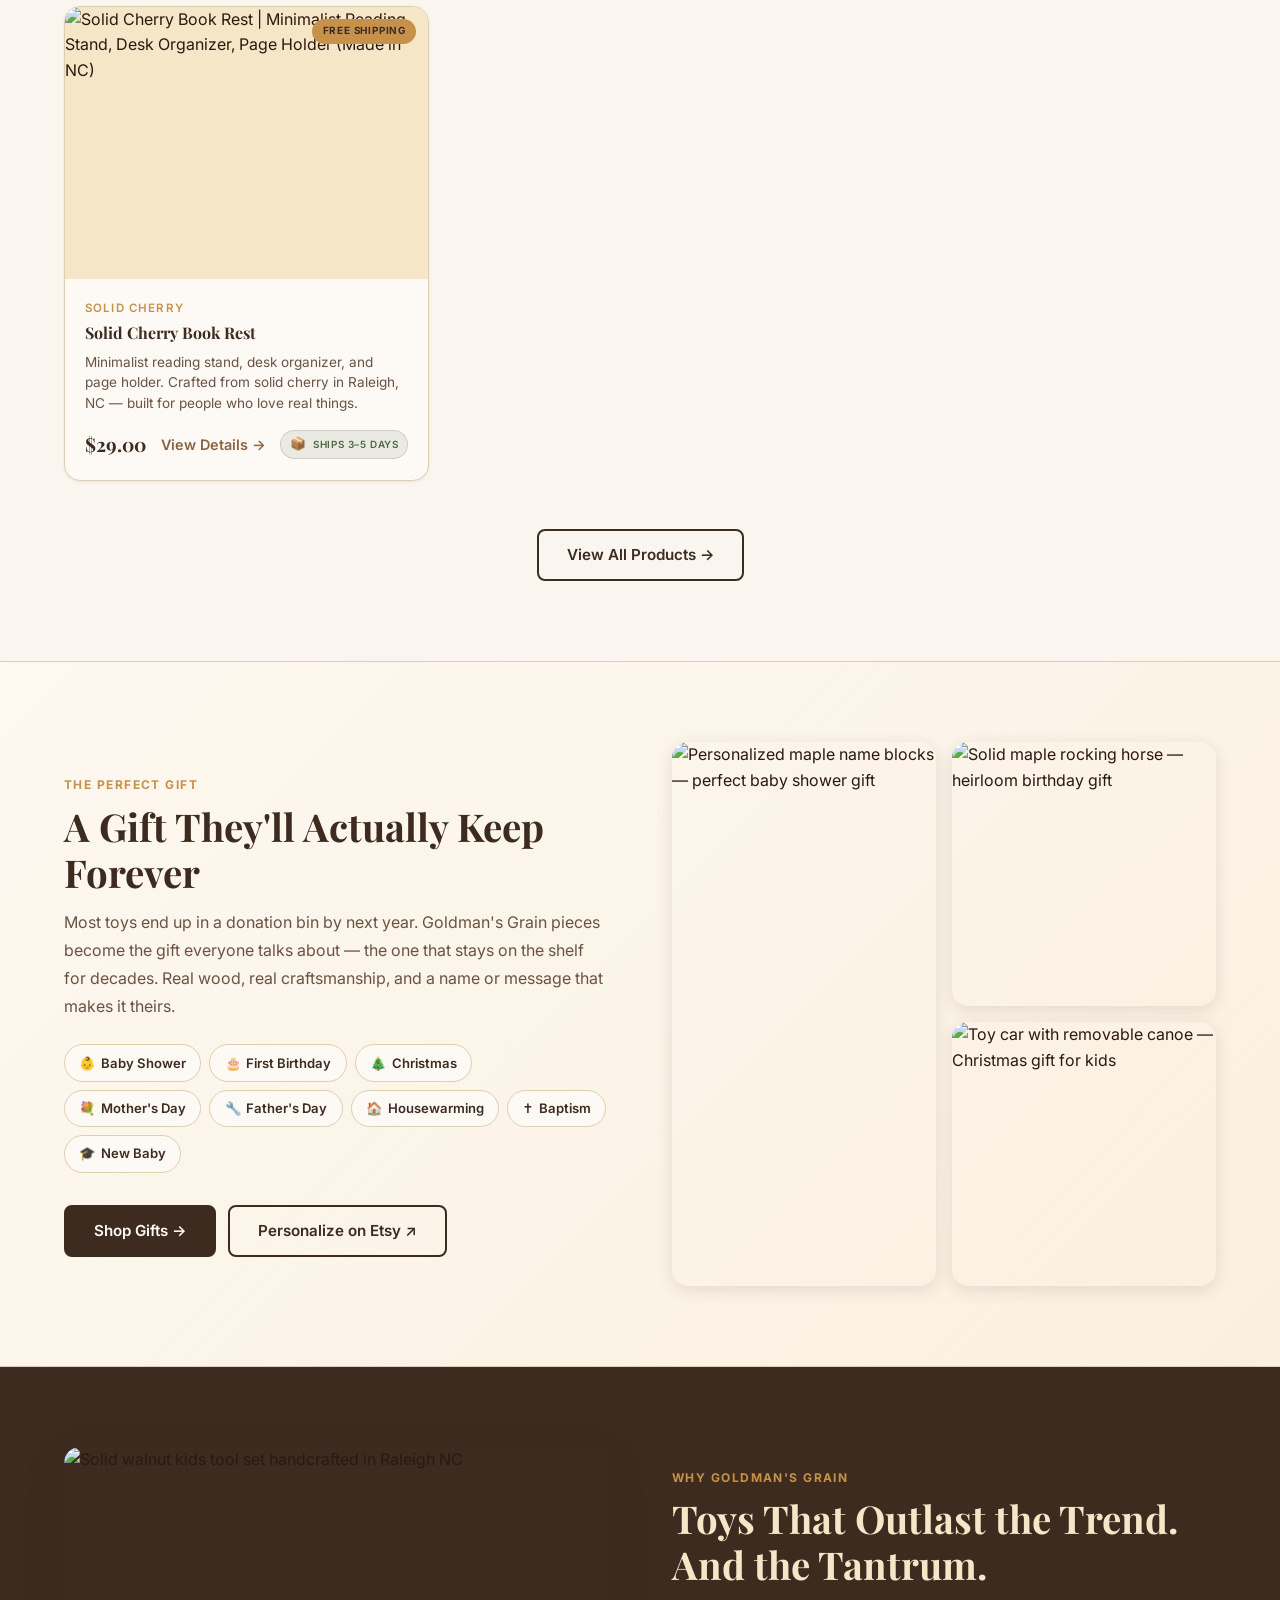
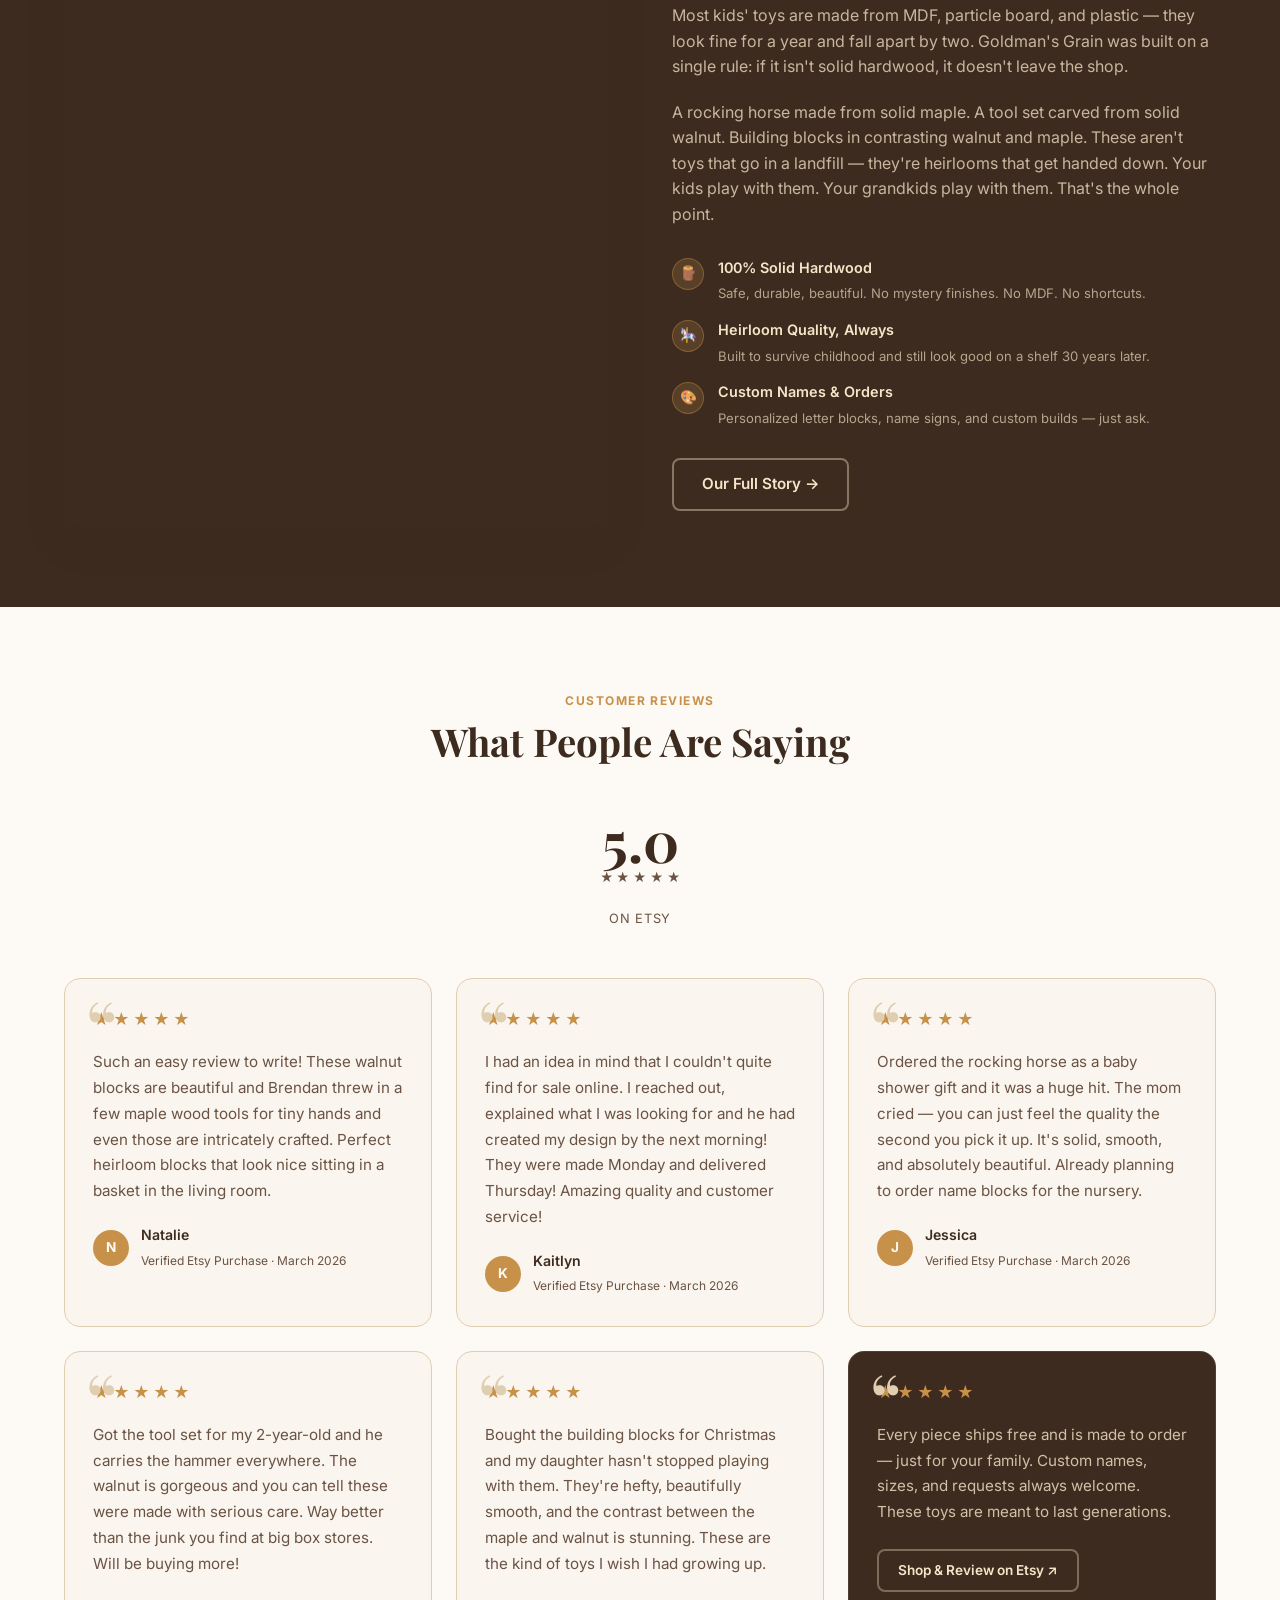
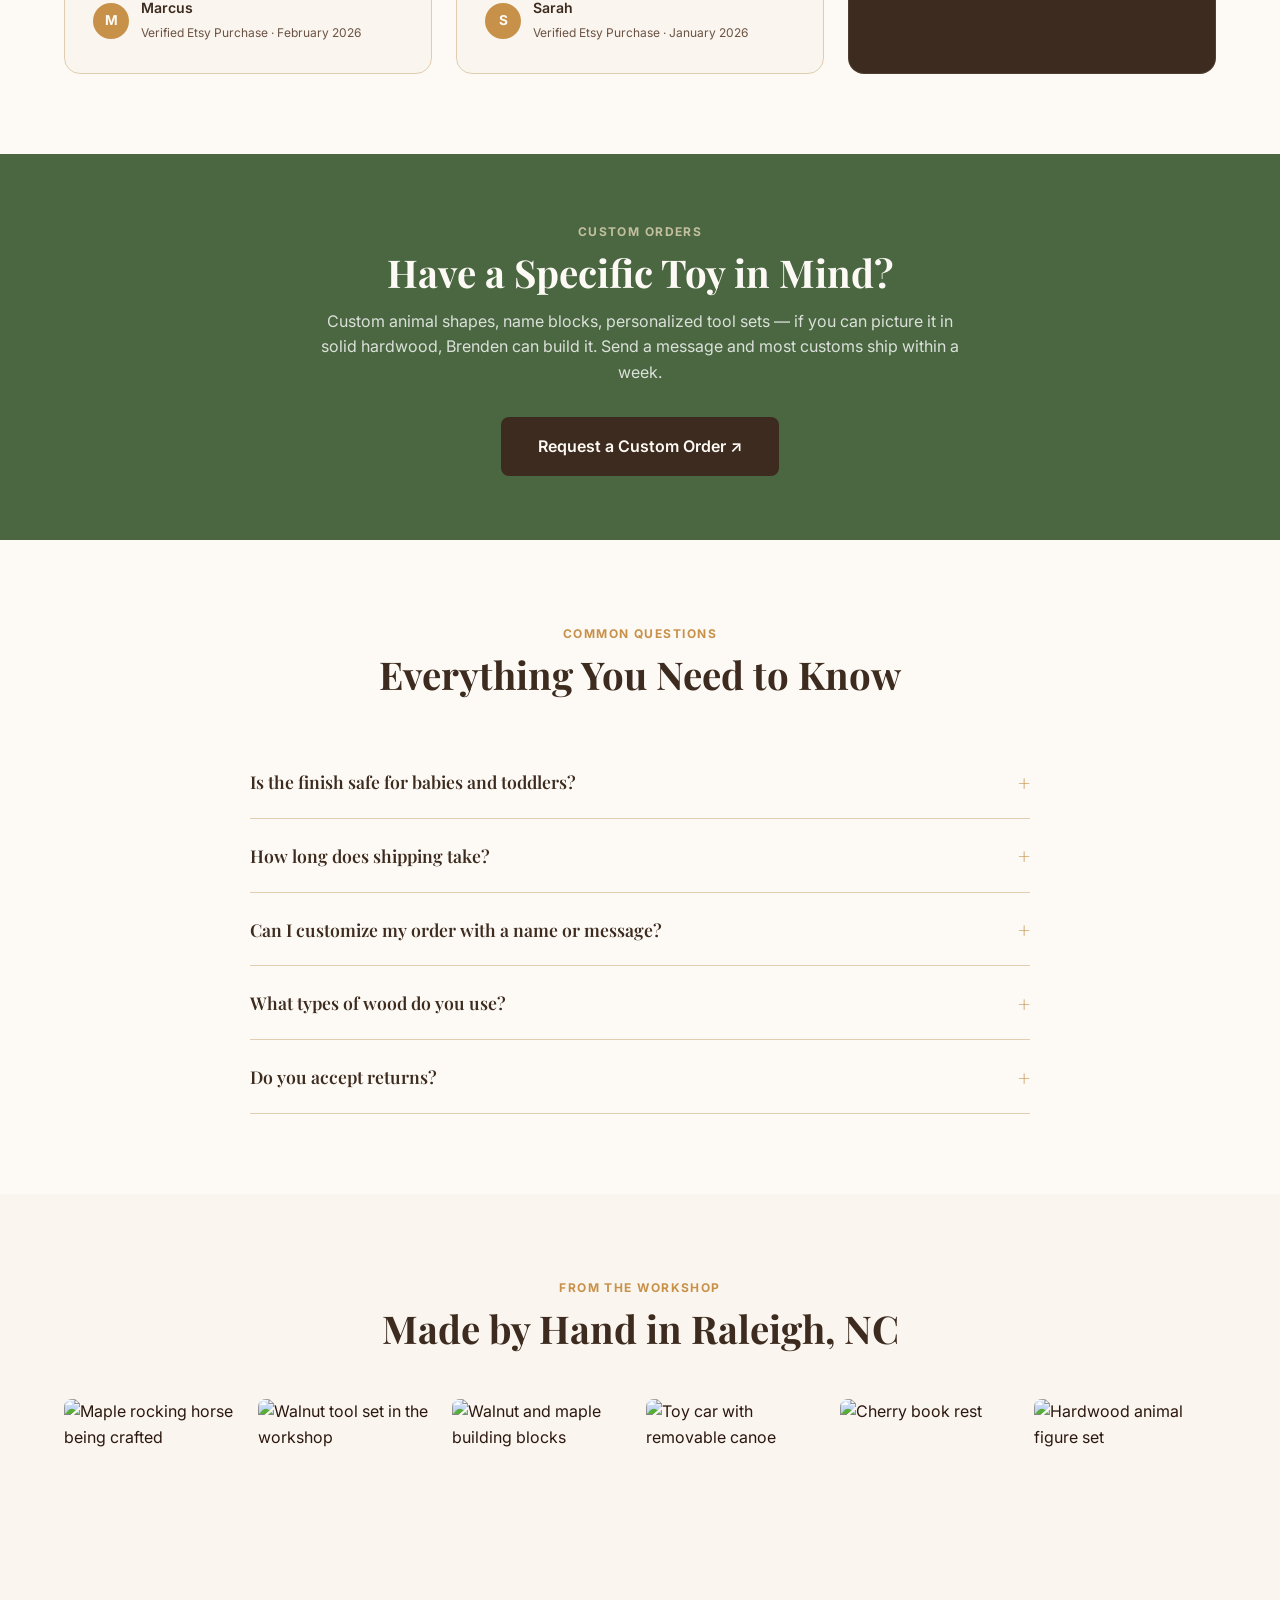
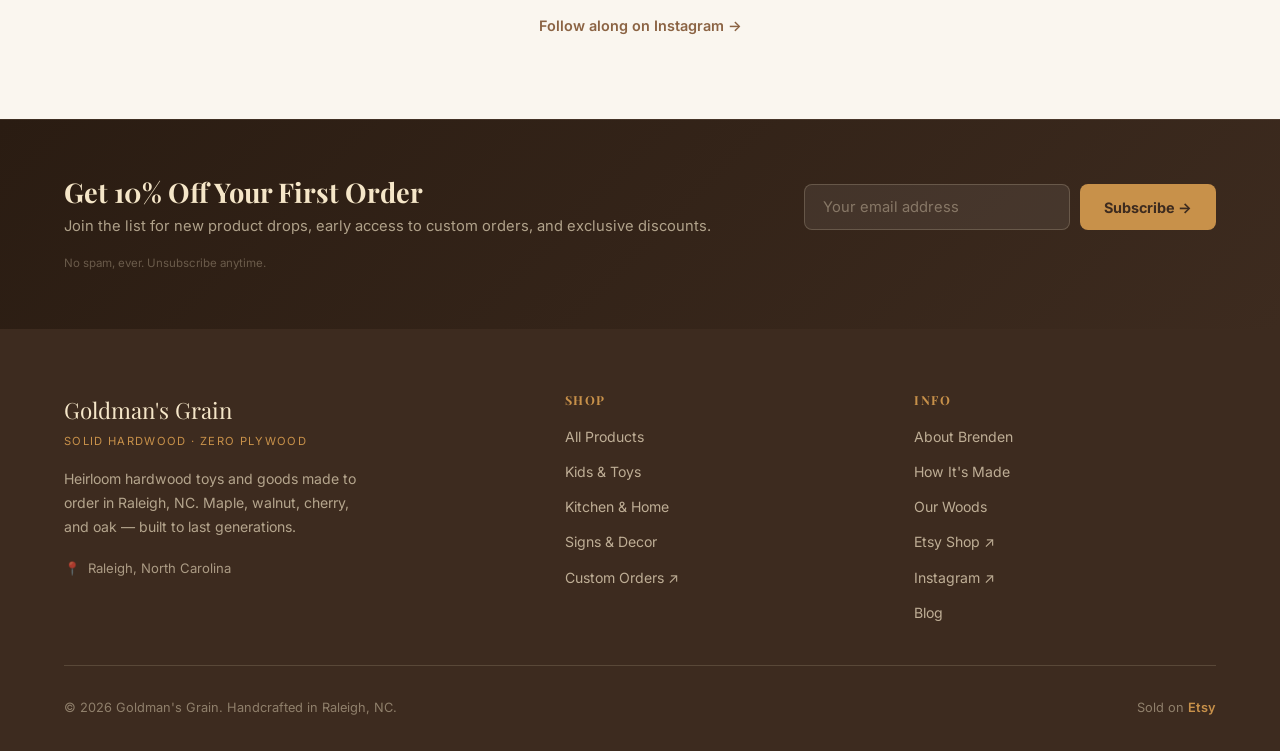
==== commit e66161f6: "Add gift section, FAQ, blog, reviews, ship badges, sticky mobile CTA, workshop gallery Sales & conve" ====
--- a/index.html
+++ b/index.html
@@ -69,6 +69,7 @@
           <div class="hero-badge">
             <strong>MTO</strong>
             <span>Made to Order</span>
+            <span class="ship-badge"><i class="ship-badge-icon">📦</i> Ships in 3–5 Days</span>
           </div>
           <div class="hero-badge">
             <strong>Free</strong>
@@ -357,6 +358,44 @@
     </div>
   </section>
 
+  <!-- ===== GIFT SECTION ===== -->
+  <section class="gift-section">
+    <div class="container">
+      <div class="gift-grid">
+        <div class="gift-content">
+          <span class="section-label">The Perfect Gift</span>
+          <h2>A Gift They'll Actually Keep Forever</h2>
+          <p>Most toys end up in a donation bin by next year. Goldman's Grain pieces become the gift everyone talks about — the one that stays on the shelf for decades. Real wood, real craftsmanship, and a name or message that makes it theirs.</p>
+          <div class="gift-occasions">
+            <span class="gift-tag"><i class="gift-tag-icon">👶</i> Baby Shower</span>
+            <span class="gift-tag"><i class="gift-tag-icon">🎂</i> First Birthday</span>
+            <span class="gift-tag"><i class="gift-tag-icon">🎄</i> Christmas</span>
+            <span class="gift-tag"><i class="gift-tag-icon">💐</i> Mother's Day</span>
+            <span class="gift-tag"><i class="gift-tag-icon">🔧</i> Father's Day</span>
+            <span class="gift-tag"><i class="gift-tag-icon">🏠</i> Housewarming</span>
+            <span class="gift-tag"><i class="gift-tag-icon">✝️</i> Baptism</span>
+            <span class="gift-tag"><i class="gift-tag-icon">🎓</i> New Baby</span>
+          </div>
+          <div style="display:flex;gap:.75rem;flex-wrap:wrap;">
+            <a href="shop.html" class="btn btn-primary">Shop Gifts &rarr;</a>
+            <a href="https://www.etsy.com/shop/GoldmansGrain" target="_blank" class="btn btn-outline">Personalize on Etsy ↗</a>
+          </div>
+        </div>
+        <div class="gift-images">
+          <div class="gift-img">
+            <img src="https://i.etsystatic.com/64682766/r/il/23fa13/7828100358/il_fullxfull.7828100358_a73h.jpg" alt="Personalized maple name blocks — perfect baby shower gift" loading="lazy" />
+          </div>
+          <div class="gift-img">
+            <img src="https://i.etsystatic.com/64682766/r/il/32a416/7861007734/il_fullxfull.7861007734_cdm0.jpg" alt="Solid maple rocking horse — heirloom birthday gift" loading="lazy" />
+          </div>
+          <div class="gift-img">
+            <img src="https://i.etsystatic.com/64682766/r/il/367a2b/7867504886/il_fullxfull.7867504886_a0va.jpg" alt="Toy car with removable canoe — Christmas gift for kids" loading="lazy" />
+          </div>
+        </div>
+      </div>
+    </div>
+  </section>
+
   <!-- ===== ABOUT TEASER ===== -->
   <section class="about-teaser">
     <div class="container">
@@ -443,6 +482,48 @@
           </div>
         </div>
 
+        <div class="review-card">
+          <div class="stars">
+            <span class="star">★</span><span class="star">★</span><span class="star">★</span><span class="star">★</span><span class="star">★</span>
+          </div>
+          <p class="review-text">Ordered the rocking horse as a baby shower gift and it was a huge hit. The mom cried — you can just feel the quality the second you pick it up. It's solid, smooth, and absolutely beautiful. Already planning to order name blocks for the nursery.</p>
+          <div class="review-author">
+            <div class="review-avatar">J</div>
+            <div class="review-author-info">
+              <strong>Jessica</strong>
+              <span>Verified Etsy Purchase · March 2026</span>
+            </div>
+          </div>
+        </div>
+
+        <div class="review-card">
+          <div class="stars">
+            <span class="star">★</span><span class="star">★</span><span class="star">★</span><span class="star">★</span><span class="star">★</span>
+          </div>
+          <p class="review-text">Got the tool set for my 2-year-old and he carries the hammer everywhere. The walnut is gorgeous and you can tell these were made with serious care. Way better than the junk you find at big box stores. Will be buying more!</p>
+          <div class="review-author">
+            <div class="review-avatar">M</div>
+            <div class="review-author-info">
+              <strong>Marcus</strong>
+              <span>Verified Etsy Purchase · February 2026</span>
+            </div>
+          </div>
+        </div>
+
+        <div class="review-card">
+          <div class="stars">
+            <span class="star">★</span><span class="star">★</span><span class="star">★</span><span class="star">★</span><span class="star">★</span>
+          </div>
+          <p class="review-text">Bought the building blocks for Christmas and my daughter hasn't stopped playing with them. They're hefty, beautifully smooth, and the contrast between the maple and walnut is stunning. These are the kind of toys I wish I had growing up.</p>
+          <div class="review-author">
+            <div class="review-avatar">S</div>
+            <div class="review-author-info">
+              <strong>Sarah</strong>
+              <span>Verified Etsy Purchase · January 2026</span>
+            </div>
+          </div>
+        </div>
+
         <div class="review-card" style="background:var(--walnut);border-color:rgba(245,230,200,.1);">
           <div class="stars">
             <span class="star">★</span><span class="star">★</span><span class="star">★</span><span class="star">★</span><span class="star">★</span>
@@ -464,6 +545,96 @@
         <h2>Have a Specific Toy in Mind?</h2>
         <p>Custom animal shapes, name blocks, personalized tool sets — if you can picture it in solid hardwood, Brenden can build it. Send a message and most customs ship within a week.</p>
         <a href="https://www.etsy.com/shop/GoldmansGrain" target="_blank" class="btn btn-primary">Request a Custom Order ↗</a>
+      </div>
+    </div>
+  </section>
+
+  <!-- ===== FAQ SECTION ===== -->
+  <section class="faq-section">
+    <div class="container">
+      <div class="section-header">
+        <span class="section-label">Common Questions</span>
+        <h2>Everything You Need to Know</h2>
+      </div>
+      <div class="faq-grid">
+        <div class="faq-item">
+          <button class="faq-question">
+            Is the finish safe for babies and toddlers?
+            <i class="faq-icon">+</i>
+          </button>
+          <div class="faq-answer">
+            <div class="faq-answer-inner">Every Goldman's Grain piece is finished with food-safe mineral oil that is 100% non-toxic and baby safe. No stains, no polyurethane, no mystery coatings. The finish is the same grade used on cutting boards and baby spoons — completely safe for teething, mouthing, and everyday play. All edges are hand-sanded smooth through multiple grits.</div>
+          </div>
+        </div>
+        <div class="faq-item">
+          <button class="faq-question">
+            How long does shipping take?
+            <i class="faq-icon">+</i>
+          </button>
+          <div class="faq-answer">
+            <div class="faq-answer-inner">Every piece is made to order. Most orders ship within 3–5 business days from Raleigh, NC. Once shipped, USPS Priority Mail typically delivers within 2–3 days anywhere in the US. Need it by a specific date? Message us and we'll do everything we can to make it happen. Shipping is always free.</div>
+          </div>
+        </div>
+        <div class="faq-item">
+          <button class="faq-question">
+            Can I customize my order with a name or message?
+            <i class="faq-icon">+</i>
+          </button>
+          <div class="faq-answer">
+            <div class="faq-answer-inner">Absolutely. Personalization is one of the best parts of what we do. You can add names, initials, birth dates, or short messages to most products. Just message us on Etsy before or after ordering with what you'd like, and we'll work it into the design. Custom shapes and sizes are also welcome — if you can picture it in solid hardwood, Brenden can build it.</div>
+          </div>
+        </div>
+        <div class="faq-item">
+          <button class="faq-question">
+            What types of wood do you use?
+            <i class="faq-icon">+</i>
+          </button>
+          <div class="faq-answer">
+            <div class="faq-answer-inner">We use four North American hardwoods: Hard Maple (light, fine-grained), Black Walnut (rich dark chocolate), Black Cherry (warm reddish-brown), and White Oak (golden with ray fleck figure). Every piece is 100% solid hardwood — no plywood, no MDF, no veneers, no particle board. Ever. You can choose your preferred wood species on most products.</div>
+          </div>
+        </div>
+        <div class="faq-item">
+          <button class="faq-question">
+            Do you accept returns?
+            <i class="faq-icon">+</i>
+          </button>
+          <div class="faq-answer">
+            <div class="faq-answer-inner">Yes. We accept returns within 30 days of delivery. If something isn't right, reach out and we'll make it right — whether that means a replacement, a fix, or a full refund. Since every piece is made to order, we take quality personally. If you're not happy, we want to know.</div>
+          </div>
+        </div>
+      </div>
+    </div>
+  </section>
+
+  <!-- ===== WORKSHOP GALLERY ===== -->
+  <section class="workshop-section">
+    <div class="container">
+      <div class="section-header">
+        <span class="section-label">From the Workshop</span>
+        <h2>Made by Hand in Raleigh, NC</h2>
+      </div>
+      <div class="workshop-grid">
+        <div class="workshop-img">
+          <img src="https://i.etsystatic.com/64682766/r/il/32a416/7861007734/il_fullxfull.7861007734_cdm0.jpg" alt="Maple rocking horse being crafted" loading="lazy" />
+        </div>
+        <div class="workshop-img">
+          <img src="https://i.etsystatic.com/64682766/r/il/3a7581/7840054210/il_fullxfull.7840054210_au9e.jpg" alt="Walnut tool set in the workshop" loading="lazy" />
+        </div>
+        <div class="workshop-img">
+          <img src="https://i.etsystatic.com/64682766/r/il/39c912/7876038325/il_fullxfull.7876038325_pc74.jpg" alt="Walnut and maple building blocks" loading="lazy" />
+        </div>
+        <div class="workshop-img">
+          <img src="https://i.etsystatic.com/64682766/r/il/367a2b/7867504886/il_fullxfull.7867504886_a0va.jpg" alt="Toy car with removable canoe" loading="lazy" />
+        </div>
+        <div class="workshop-img">
+          <img src="https://i.etsystatic.com/64682766/r/il/f7f8a8/7739922546/il_fullxfull.7739922546_lskl.jpg" alt="Cherry book rest" loading="lazy" />
+        </div>
+        <div class="workshop-img">
+          <img src="https://i.etsystatic.com/64682766/r/il/2b547f/7859011140/il_fullxfull.7859011140_441g.jpg" alt="Hardwood animal figure set" loading="lazy" />
+        </div>
+      </div>
+      <div class="workshop-cta">
+        <a href="https://www.instagram.com/goldmans_grain/" target="_blank">Follow along on Instagram &rarr;</a>
       </div>
     </div>
   </section>
@@ -518,6 +689,7 @@
             <li><a href="about.html#woods">Our Woods</a></li>
             <li><a href="https://www.etsy.com/shop/GoldmansGrain" target="_blank">Etsy Shop ↗</a></li>
             <li><a href="https://www.instagram.com/goldmans_grain/" target="_blank">Instagram ↗</a></li>
+            <li><a href="blog/">Blog</a></li>
           </ul>
         </div>
       </div>
@@ -551,6 +723,12 @@
     </div>
   </div>
 
+  <!-- ===== STICKY MOBILE CTA ===== -->
+  <div class="sticky-mobile-cta" id="stickyCta">
+    <a href="shop.html" class="btn btn-primary">Shop Now &rarr;</a>
+    <a href="https://www.etsy.com/shop/GoldmansGrain" target="_blank" class="btn btn-outline">Etsy ↗</a>
+  </div>
+
   <script src="js/main.js"></script>
 </body>
 </html>
--- a/css/style.css
+++ b/css/style.css
@@ -423,6 +423,8 @@
   display: flex;
   align-items: center;
   justify-content: space-between;
+  flex-wrap: wrap;
+  gap: .4rem;
 }
 .product-price {
   font-size: 1.2rem;
@@ -1709,3 +1711,292 @@
     padding: 1.75rem 1.5rem;
   }
 }
+
+/* ============================================
+   SHIP TIME BADGE
+   ============================================ */
+.ship-badge {
+  display: inline-flex;
+  align-items: center;
+  gap: .4rem;
+  font-size: .72rem;
+  font-weight: 600;
+  letter-spacing: .06em;
+  text-transform: uppercase;
+  color: var(--sage);
+  background: rgba(74,103,65,.1);
+  padding: .3rem .7rem;
+  border-radius: 100px;
+  border: 1px solid rgba(74,103,65,.2);
+}
+.ship-badge-icon {
+  font-style: normal;
+  font-size: .8rem;
+}
+.product-footer .ship-badge {
+  font-size: .62rem;
+  padding: .2rem .55rem;
+}
+/* Hero ship badge */
+.hero-badge .ship-badge {
+  font-size: .65rem;
+  background: rgba(74,103,65,.2);
+  border-color: rgba(74,103,65,.3);
+  color: #9ad18e;
+  margin-top: .35rem;
+}
+
+/* ============================================
+   GIFT SECTION
+   ============================================ */
+.gift-section {
+  padding: 5rem 0;
+  background: linear-gradient(135deg, #fdf8f0 0%, #faf0e0 100%);
+  border-top: 1px solid var(--border);
+  border-bottom: 1px solid var(--border);
+}
+.gift-grid {
+  display: grid;
+  grid-template-columns: 1fr 1fr;
+  gap: 4rem;
+  align-items: center;
+}
+.gift-content .section-label { color: var(--maple); }
+.gift-content h2 {
+  color: var(--walnut);
+  margin-bottom: .85rem;
+}
+.gift-content > p {
+  font-size: 1rem;
+  line-height: 1.75;
+  color: var(--text-muted);
+  margin-bottom: 1.5rem;
+}
+.gift-occasions {
+  display: flex;
+  flex-wrap: wrap;
+  gap: .5rem;
+  margin-bottom: 2rem;
+}
+.gift-tag {
+  display: inline-flex;
+  align-items: center;
+  gap: .35rem;
+  padding: .45rem .9rem;
+  background: var(--white);
+  border: 1px solid var(--border);
+  border-radius: 100px;
+  font-size: .82rem;
+  font-weight: 600;
+  color: var(--walnut);
+  transition: all var(--transition);
+}
+.gift-tag:hover {
+  background: var(--walnut);
+  color: var(--cream);
+  border-color: var(--walnut);
+}
+.gift-tag-icon { font-style: normal; }
+.gift-images {
+  display: grid;
+  grid-template-columns: 1fr 1fr;
+  gap: 1rem;
+}
+.gift-img {
+  border-radius: var(--radius-lg);
+  overflow: hidden;
+  box-shadow: var(--shadow-md);
+  aspect-ratio: 1;
+  transition: transform var(--transition);
+}
+.gift-img:hover { transform: translateY(-4px); }
+.gift-img:first-child {
+  grid-row: 1 / 3;
+  aspect-ratio: auto;
+}
+.gift-img img {
+  width: 100%;
+  height: 100%;
+  object-fit: cover;
+}
+@media (max-width: 768px) {
+  .gift-grid { grid-template-columns: 1fr; gap: 2.5rem; }
+  .gift-images { order: -1; }
+}
+@media (max-width: 480px) {
+  .gift-section { padding: 3rem 0; }
+}
+
+/* ============================================
+   FAQ SECTION
+   ============================================ */
+.faq-section {
+  padding: 5rem 0;
+  background: var(--white);
+}
+.faq-grid {
+  max-width: 780px;
+  margin: 0 auto;
+}
+.faq-item {
+  border-bottom: 1px solid var(--border);
+}
+.faq-question {
+  display: flex;
+  align-items: center;
+  justify-content: space-between;
+  gap: 1rem;
+  width: 100%;
+  background: none;
+  border: none;
+  padding: 1.4rem 0;
+  cursor: pointer;
+  text-align: left;
+  font-family: var(--font-heading);
+  font-size: 1.1rem;
+  font-weight: 600;
+  color: var(--walnut);
+  transition: color var(--transition);
+}
+.faq-question:hover { color: var(--oak); }
+.faq-icon {
+  font-size: 1.3rem;
+  font-weight: 400;
+  color: var(--maple);
+  transition: transform .3s ease;
+  flex-shrink: 0;
+  font-style: normal;
+}
+.faq-item.open .faq-icon {
+  transform: rotate(45deg);
+}
+.faq-answer {
+  max-height: 0;
+  overflow: hidden;
+  transition: max-height .35s ease, padding .35s ease;
+}
+.faq-answer-inner {
+  padding: 0 0 1.4rem;
+  font-size: .92rem;
+  line-height: 1.75;
+  color: var(--text-muted);
+}
+.faq-item.open .faq-answer {
+  max-height: 300px;
+}
+@media (max-width: 480px) {
+  .faq-section { padding: 3rem 0; }
+  .faq-question { font-size: 1rem; padding: 1.1rem 0; }
+}
+
+/* ============================================
+   WORKSHOP / INSTAGRAM GALLERY
+   ============================================ */
+.workshop-section {
+  padding: 5rem 0;
+  background: var(--parchment);
+}
+.workshop-grid {
+  display: grid;
+  grid-template-columns: repeat(6, 1fr);
+  gap: .75rem;
+}
+.workshop-img {
+  border-radius: var(--radius);
+  overflow: hidden;
+  aspect-ratio: 1;
+  position: relative;
+  cursor: pointer;
+}
+.workshop-img img {
+  width: 100%;
+  height: 100%;
+  object-fit: cover;
+  transition: transform .4s ease;
+}
+.workshop-img:hover img { transform: scale(1.08); }
+.workshop-img::after {
+  content: '';
+  position: absolute;
+  inset: 0;
+  background: rgba(61,43,31,.0);
+  transition: background .3s ease;
+}
+.workshop-img:hover::after { background: rgba(61,43,31,.2); }
+.workshop-cta {
+  text-align: center;
+  margin-top: 2rem;
+}
+.workshop-cta a {
+  display: inline-flex;
+  align-items: center;
+  gap: .5rem;
+  font-size: .9rem;
+  font-weight: 600;
+  color: var(--oak);
+  transition: color var(--transition), gap var(--transition);
+}
+.workshop-cta a:hover { color: var(--walnut); gap: .75rem; }
+@media (max-width: 768px) {
+  .workshop-grid { grid-template-columns: repeat(3, 1fr); }
+}
+@media (max-width: 480px) {
+  .workshop-section { padding: 3rem 0; }
+  .workshop-grid { grid-template-columns: repeat(2, 1fr); gap: .5rem; }
+}
+
+/* ============================================
+   STICKY MOBILE CTA BAR
+   ============================================ */
+.sticky-mobile-cta {
+  display: none;
+}
+@media (max-width: 768px) {
+  .sticky-mobile-cta {
+    display: flex;
+    position: fixed;
+    bottom: 0;
+    left: 0;
+    right: 0;
+    z-index: 90;
+    background: var(--walnut);
+    padding: .65rem 1rem;
+    gap: .6rem;
+    box-shadow: 0 -4px 20px rgba(0,0,0,.3);
+    transform: translateY(100%);
+    transition: transform .4s cubic-bezier(.34,1.26,.64,1);
+    border-top: 2px solid var(--maple);
+  }
+  .sticky-mobile-cta.visible {
+    transform: translateY(0);
+  }
+  .sticky-mobile-cta .btn {
+    flex: 1;
+    justify-content: center;
+    text-align: center;
+    padding: .7rem .5rem;
+    font-size: .82rem;
+    border-radius: var(--radius);
+  }
+  .sticky-mobile-cta .btn-primary {
+    background: var(--maple);
+    color: var(--walnut);
+    border-color: var(--maple);
+  }
+  .sticky-mobile-cta .btn-primary:hover {
+    background: var(--cream);
+  }
+  .sticky-mobile-cta .btn-outline {
+    color: var(--cream);
+    border-color: rgba(245,230,200,.3);
+    background: transparent;
+  }
+  /* Add bottom padding to body so sticky bar doesn't cover content */
+  body.has-sticky-cta {
+    padding-bottom: 60px;
+  }
+  /* Push email popup above sticky bar on mobile */
+  .email-popup {
+    bottom: 60px !important;
+  }
+}
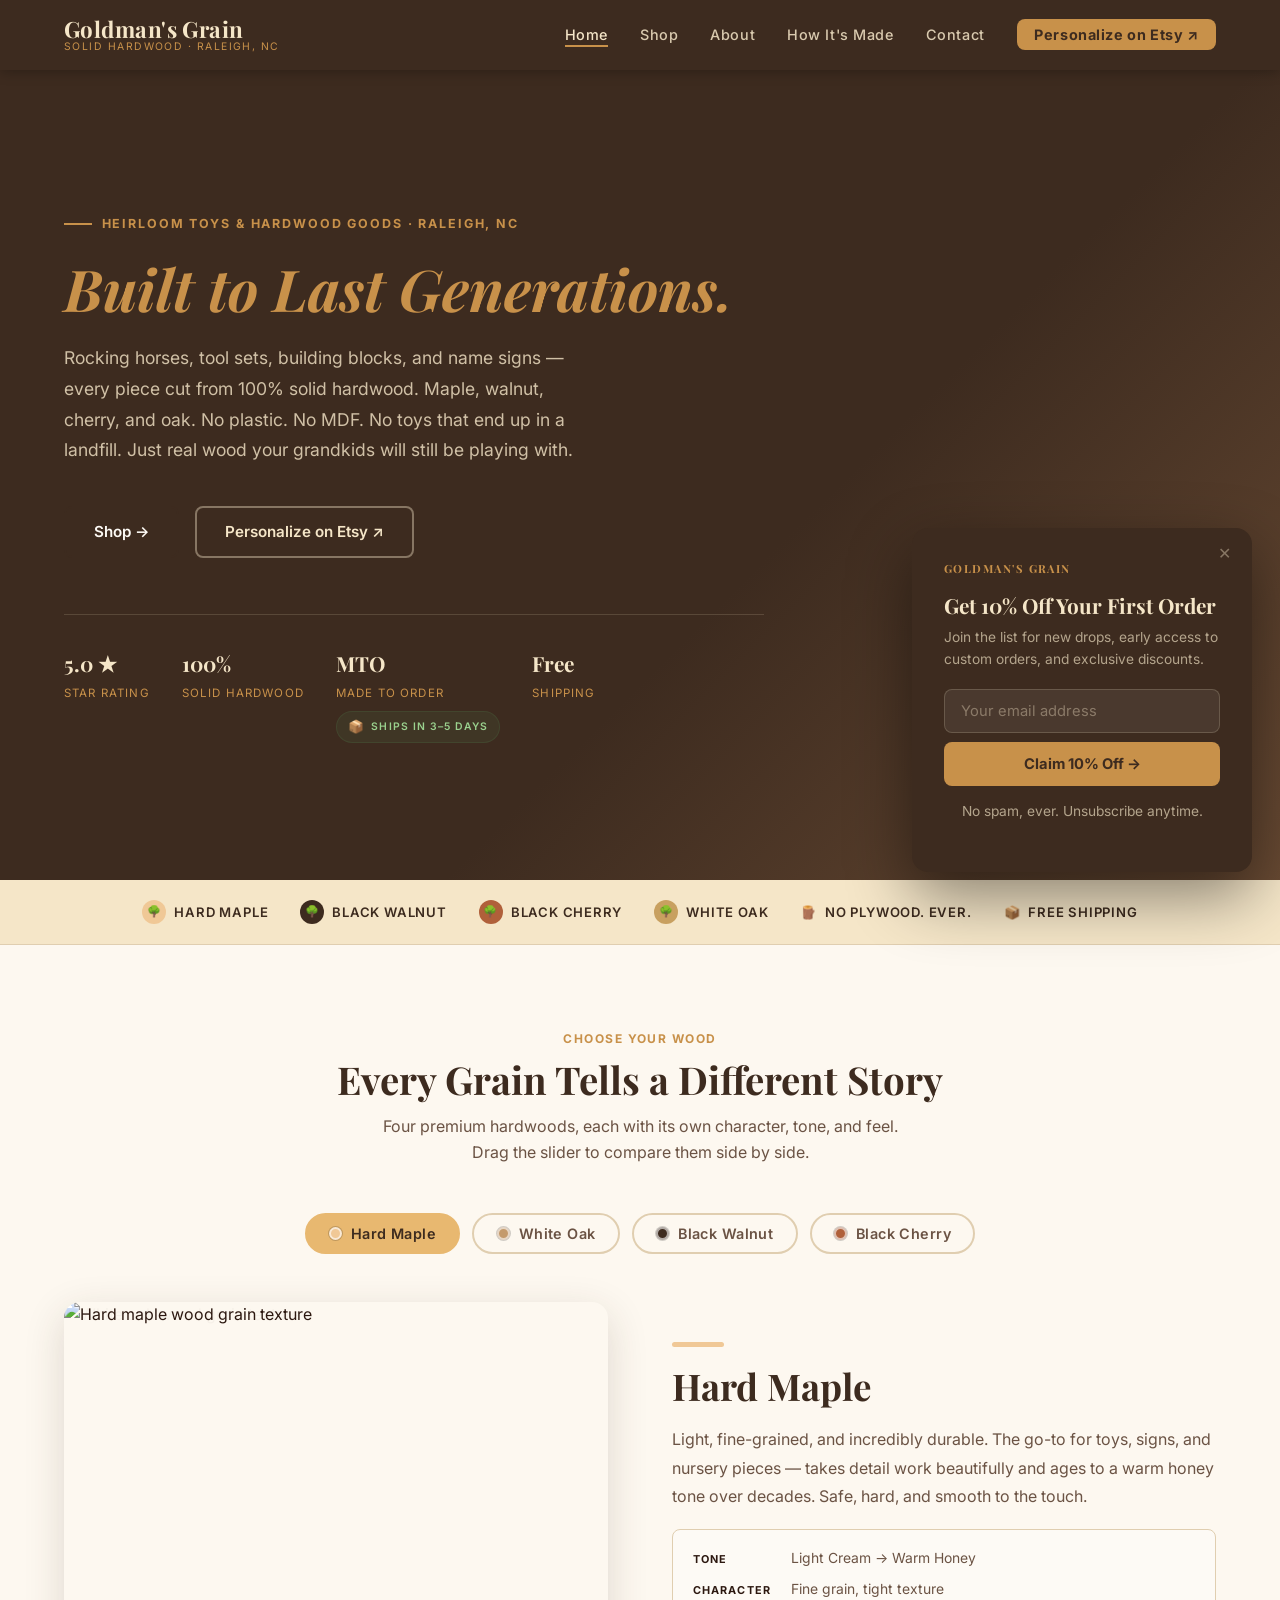
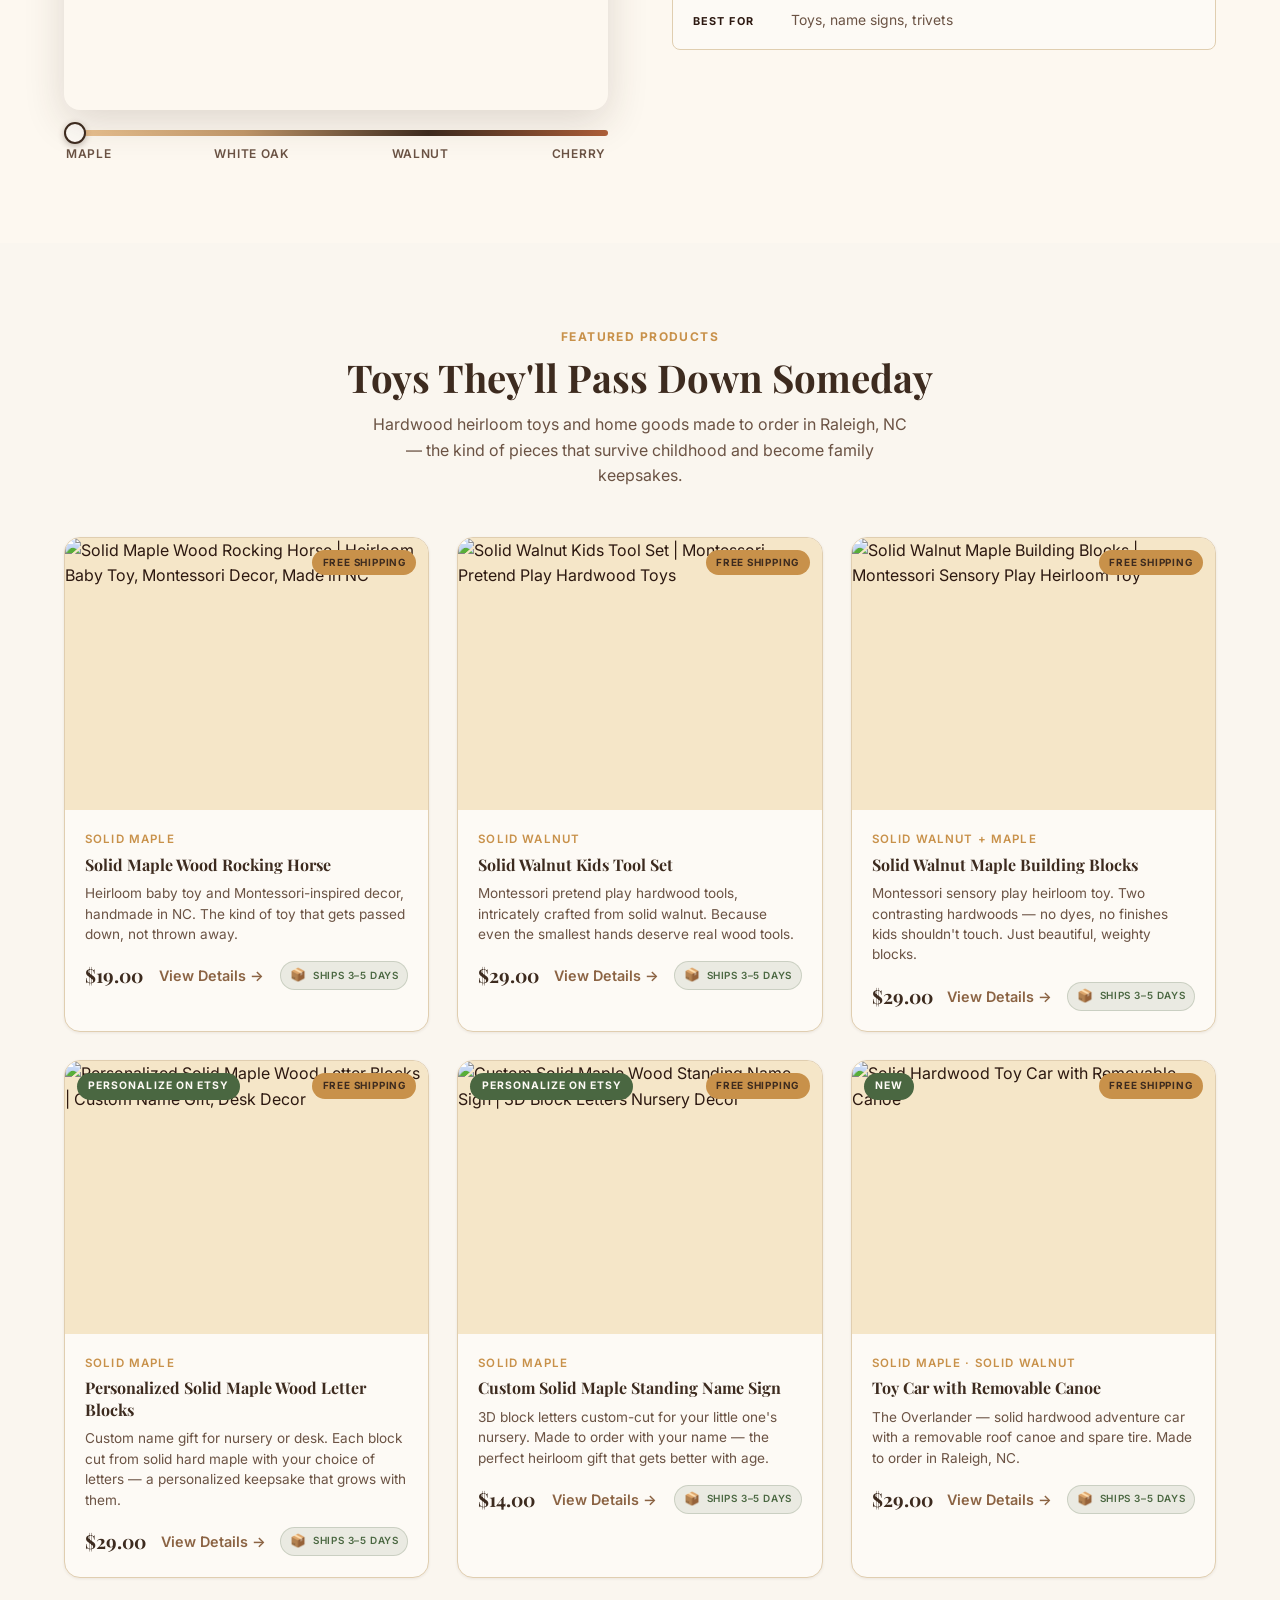
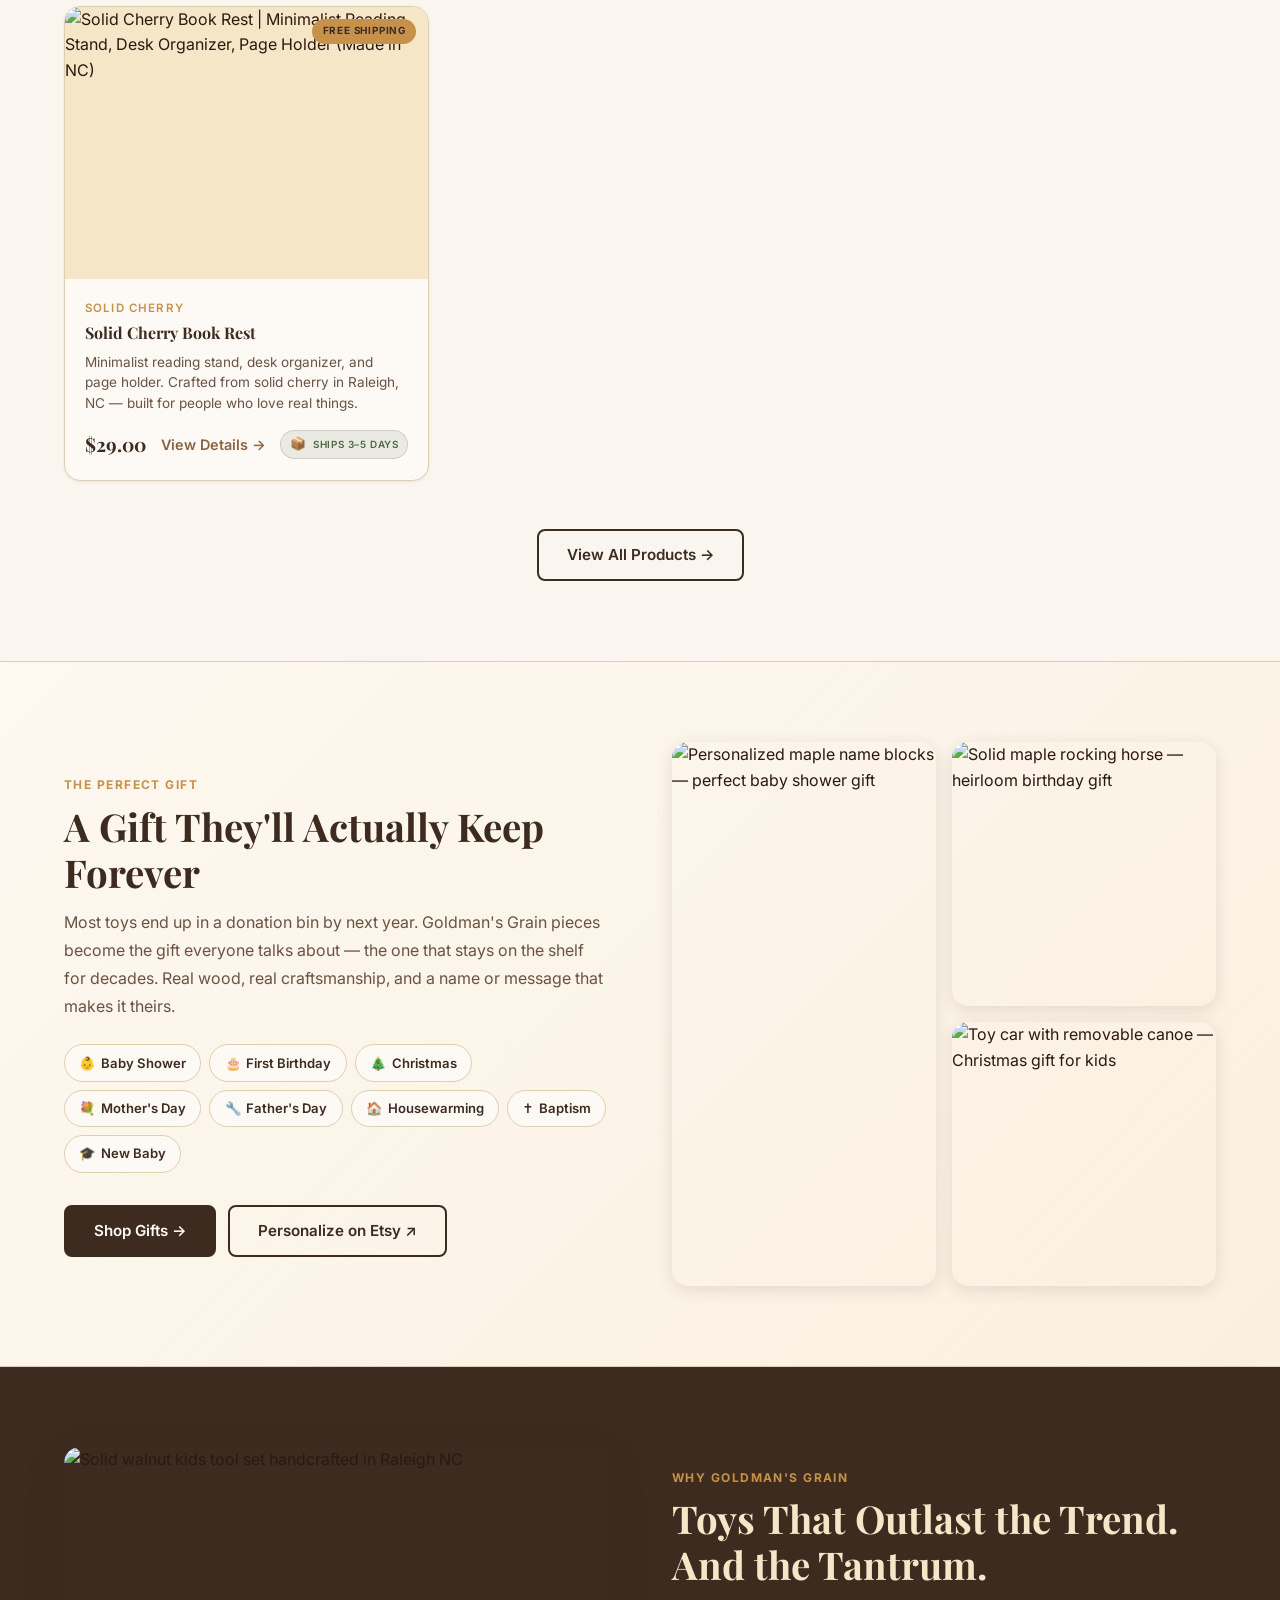
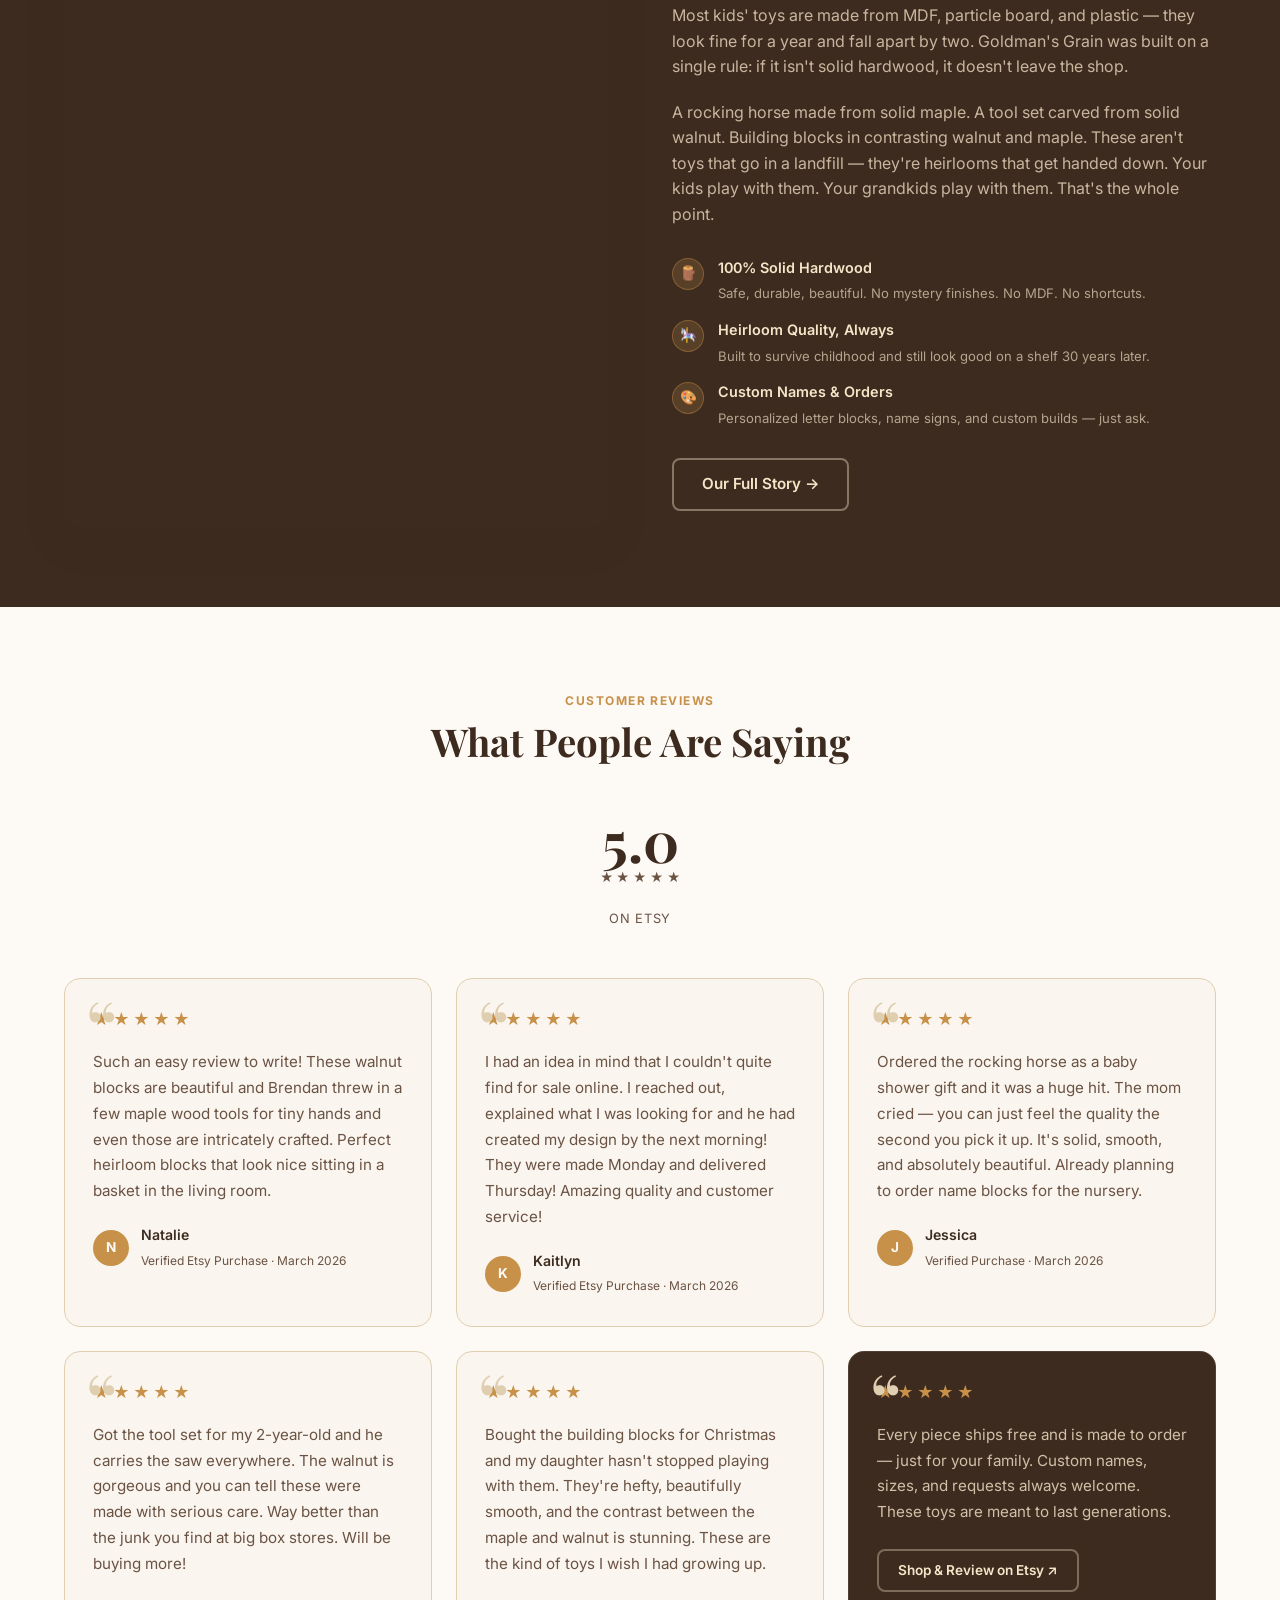
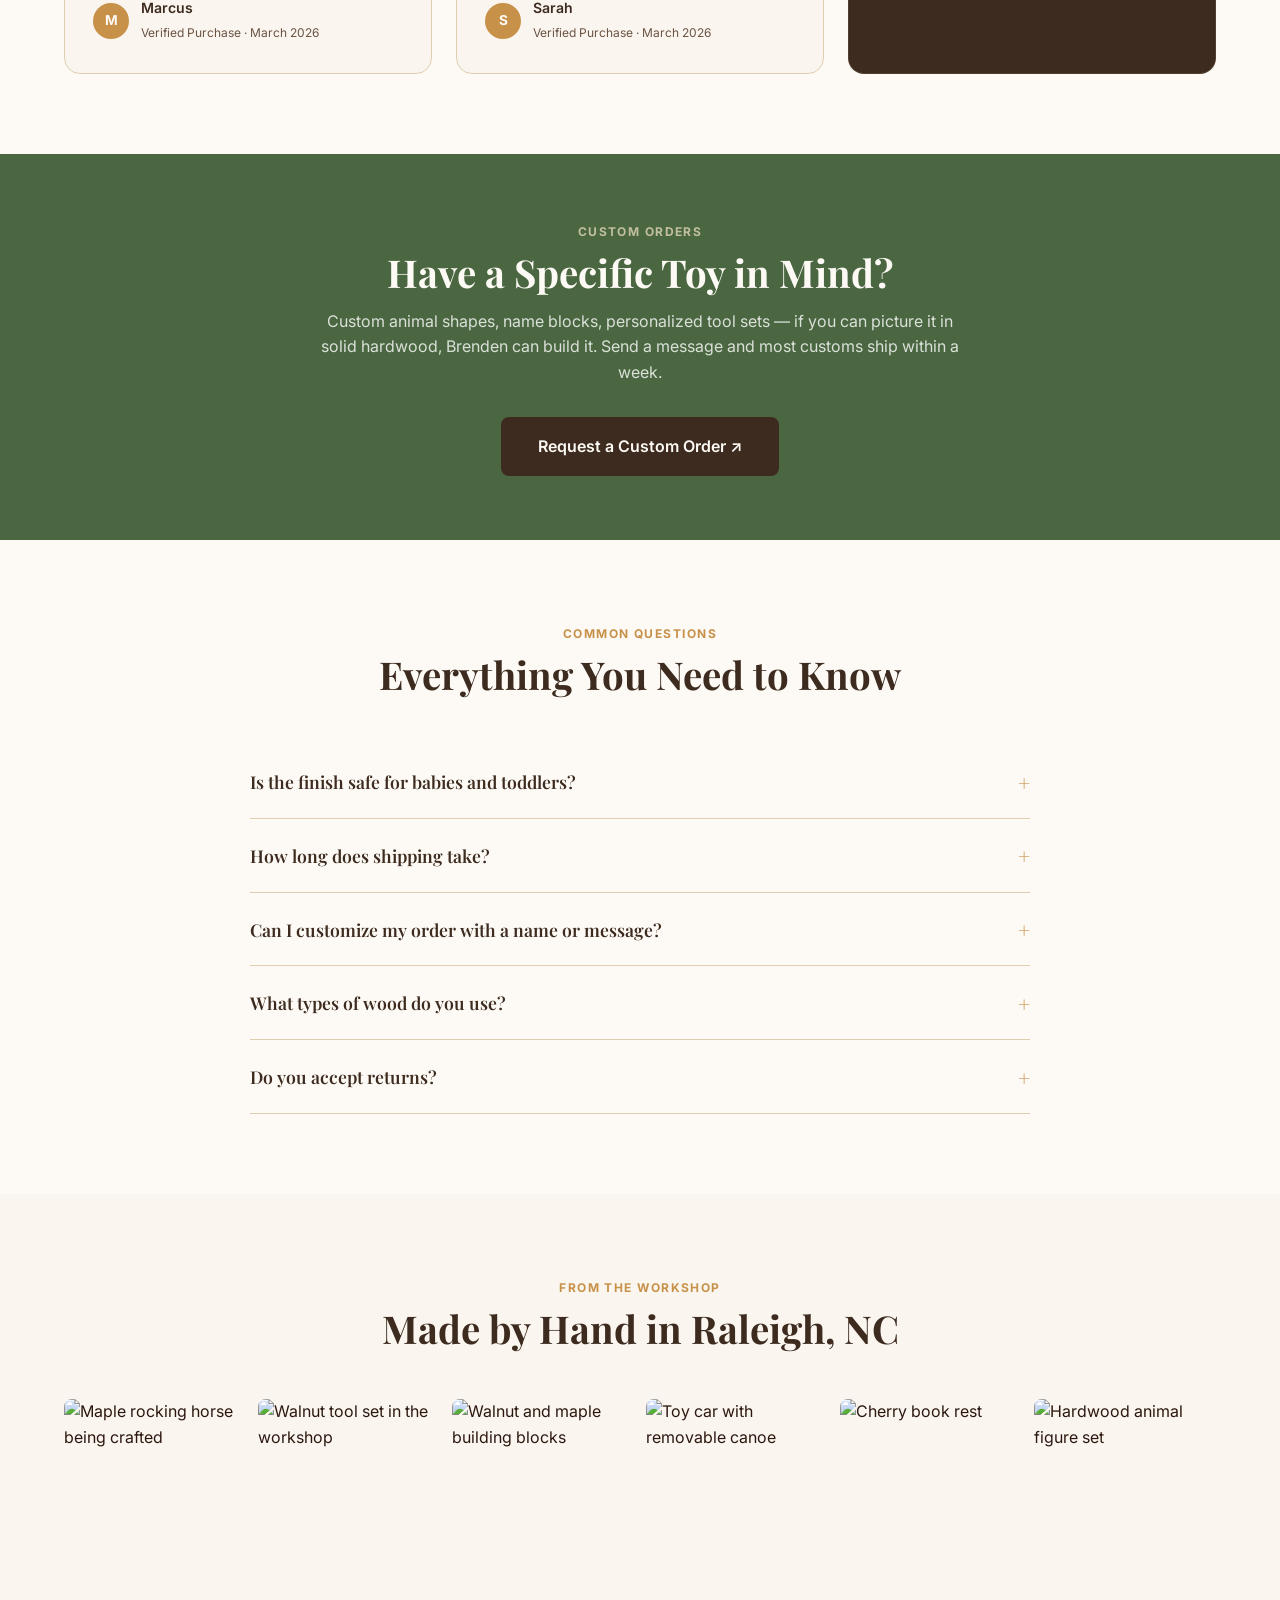
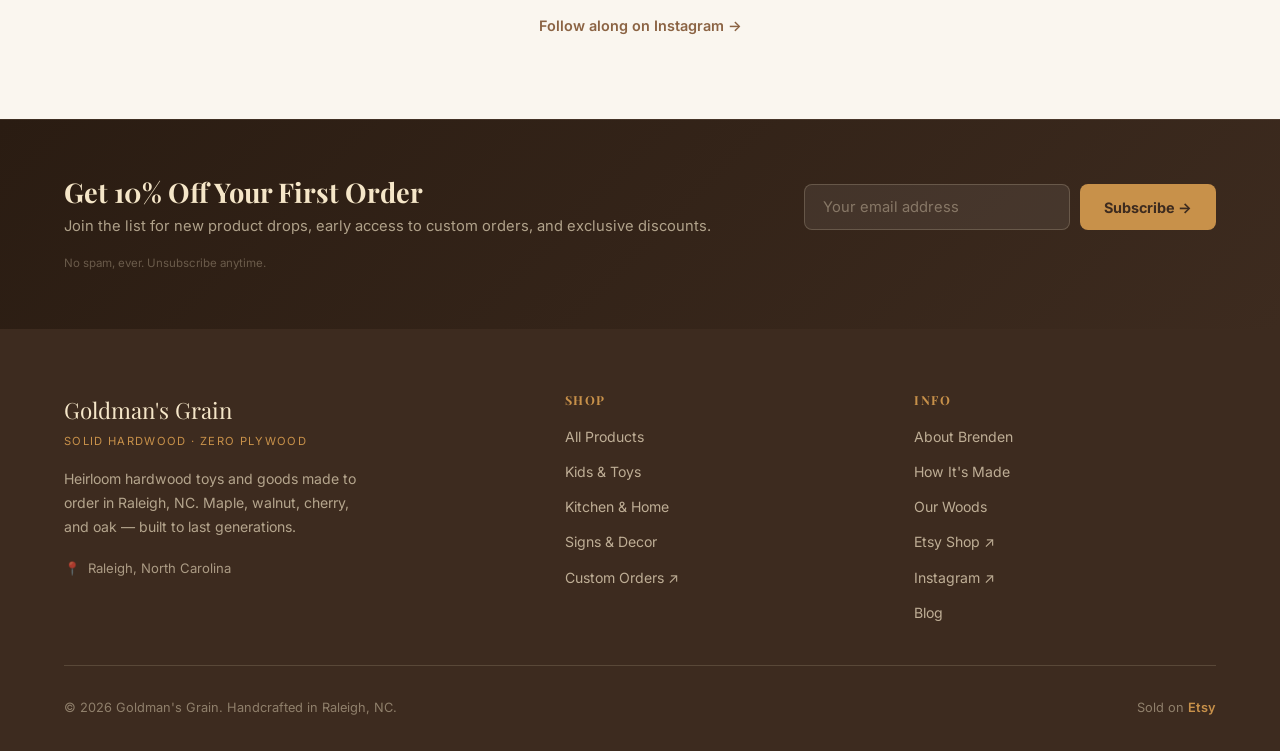
==== commit efa77974: "Update index.html review updates" ====
--- a/index.html
+++ b/index.html
@@ -491,7 +491,7 @@
             <div class="review-avatar">J</div>
             <div class="review-author-info">
               <strong>Jessica</strong>
-              <span>Verified Etsy Purchase · March 2026</span>
+              <span>Verified Purchase · March 2026</span>
             </div>
           </div>
         </div>
@@ -500,12 +500,12 @@
           <div class="stars">
             <span class="star">★</span><span class="star">★</span><span class="star">★</span><span class="star">★</span><span class="star">★</span>
           </div>
-          <p class="review-text">Got the tool set for my 2-year-old and he carries the hammer everywhere. The walnut is gorgeous and you can tell these were made with serious care. Way better than the junk you find at big box stores. Will be buying more!</p>
+          <p class="review-text">Got the tool set for my 2-year-old and he carries the saw everywhere. The walnut is gorgeous and you can tell these were made with serious care. Way better than the junk you find at big box stores. Will be buying more!</p>
           <div class="review-author">
             <div class="review-avatar">M</div>
             <div class="review-author-info">
               <strong>Marcus</strong>
-              <span>Verified Etsy Purchase · February 2026</span>
+              <span>Verified Purchase · March 2026</span>
             </div>
           </div>
         </div>
@@ -519,7 +519,7 @@
             <div class="review-avatar">S</div>
             <div class="review-author-info">
               <strong>Sarah</strong>
-              <span>Verified Etsy Purchase · January 2026</span>
+              <span>Verified Purchase · March 2026</span>
             </div>
           </div>
         </div>
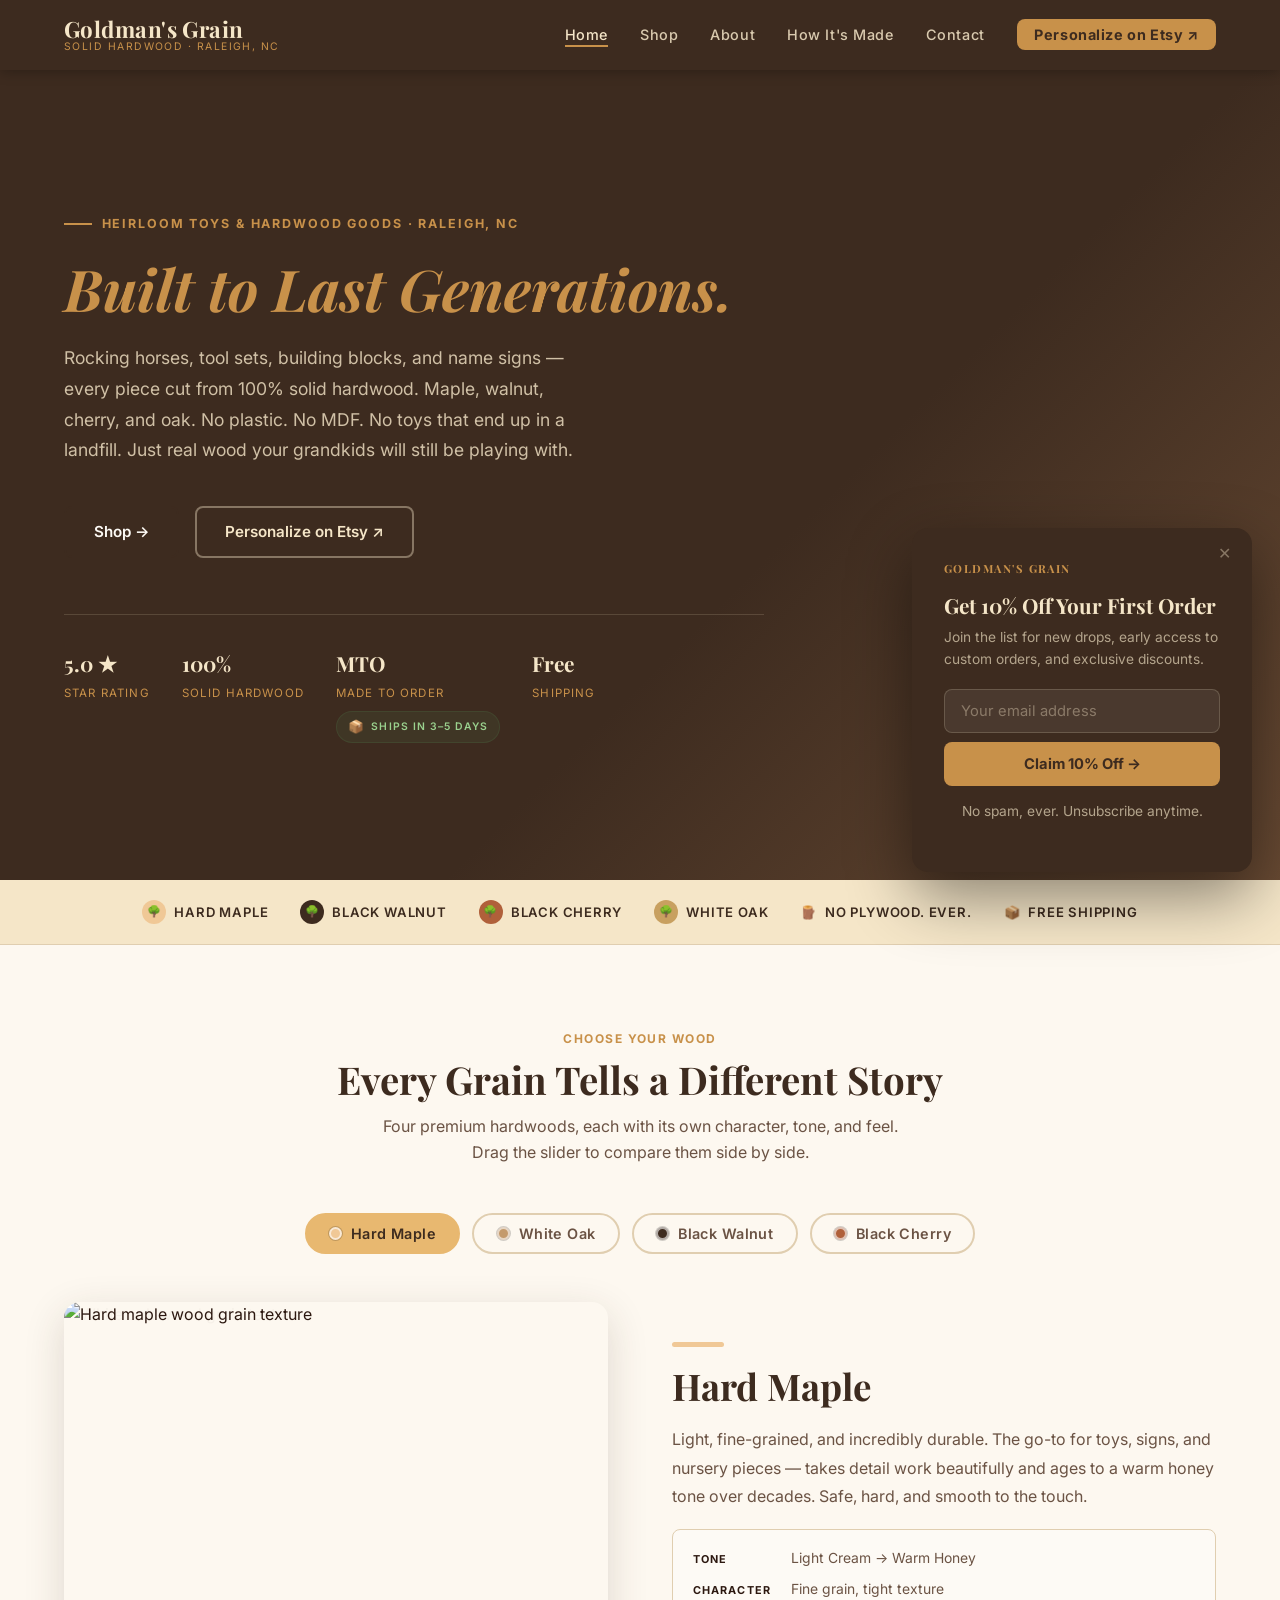
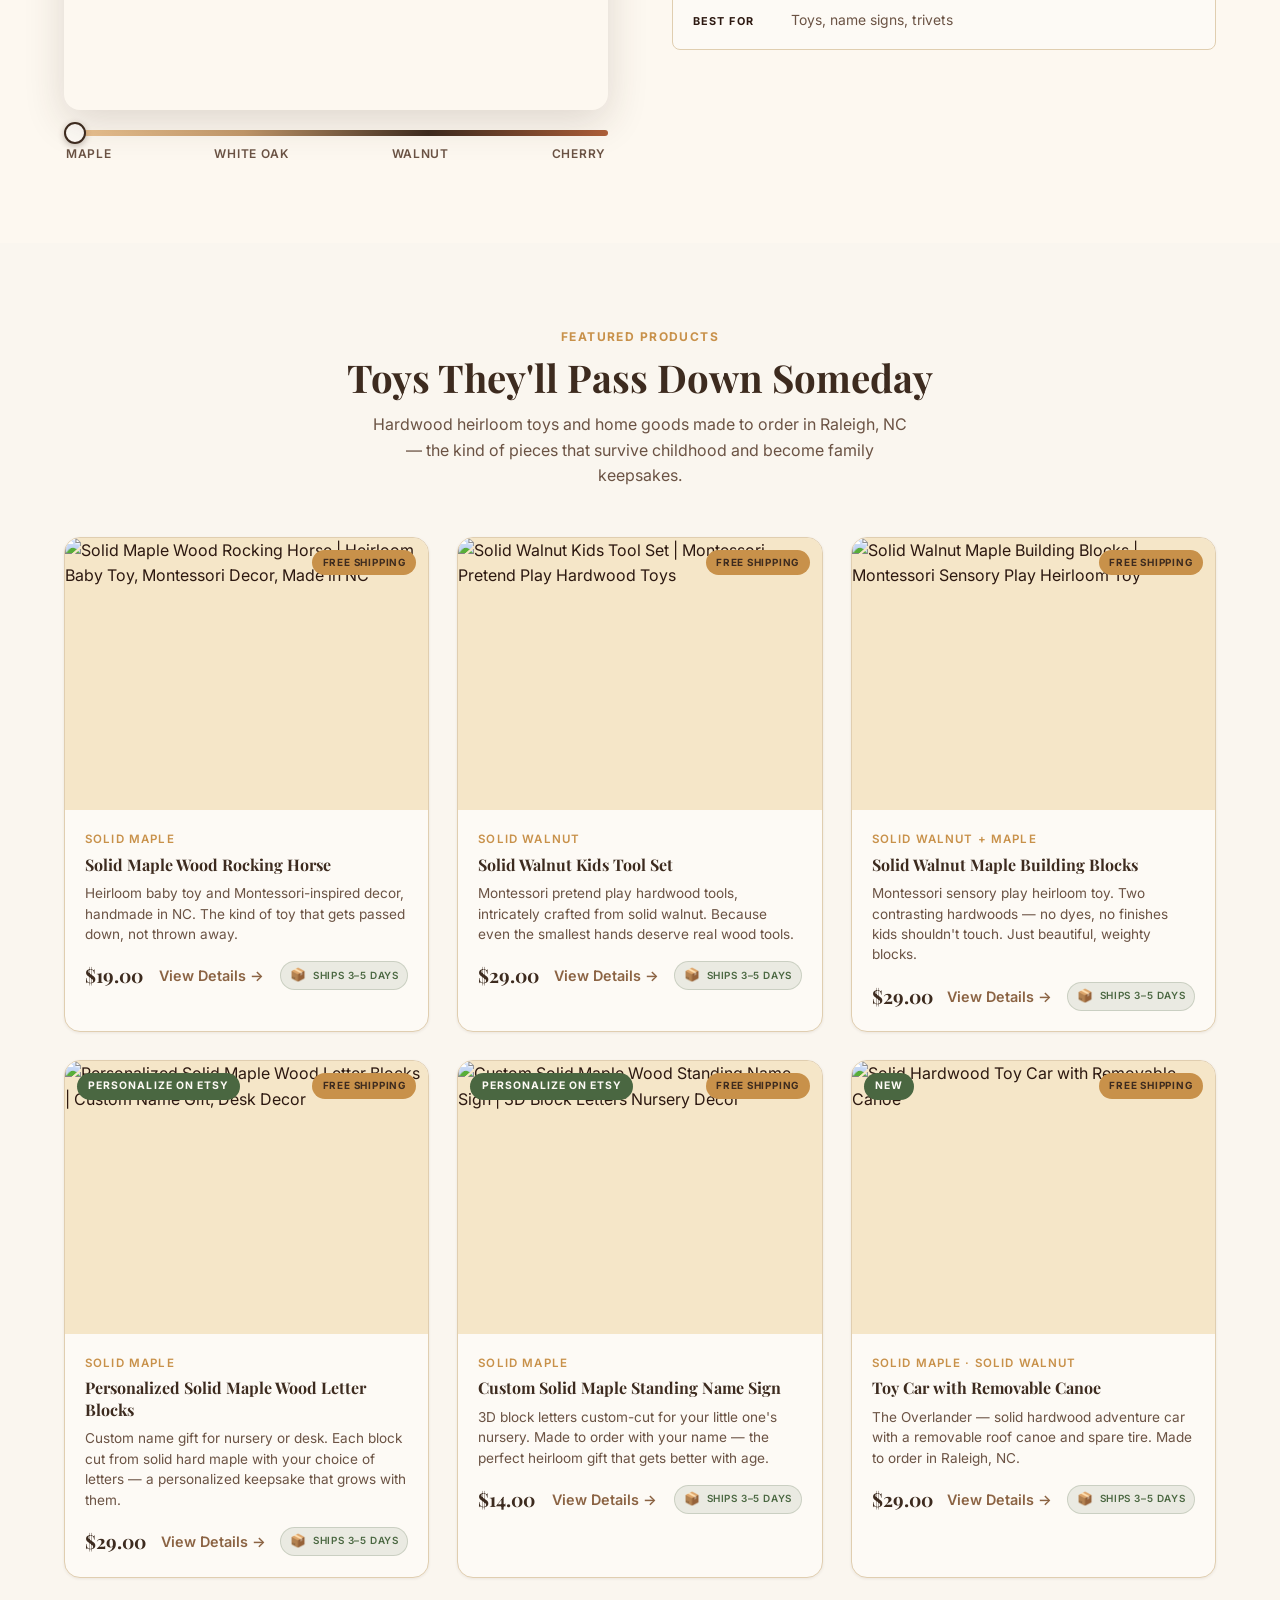
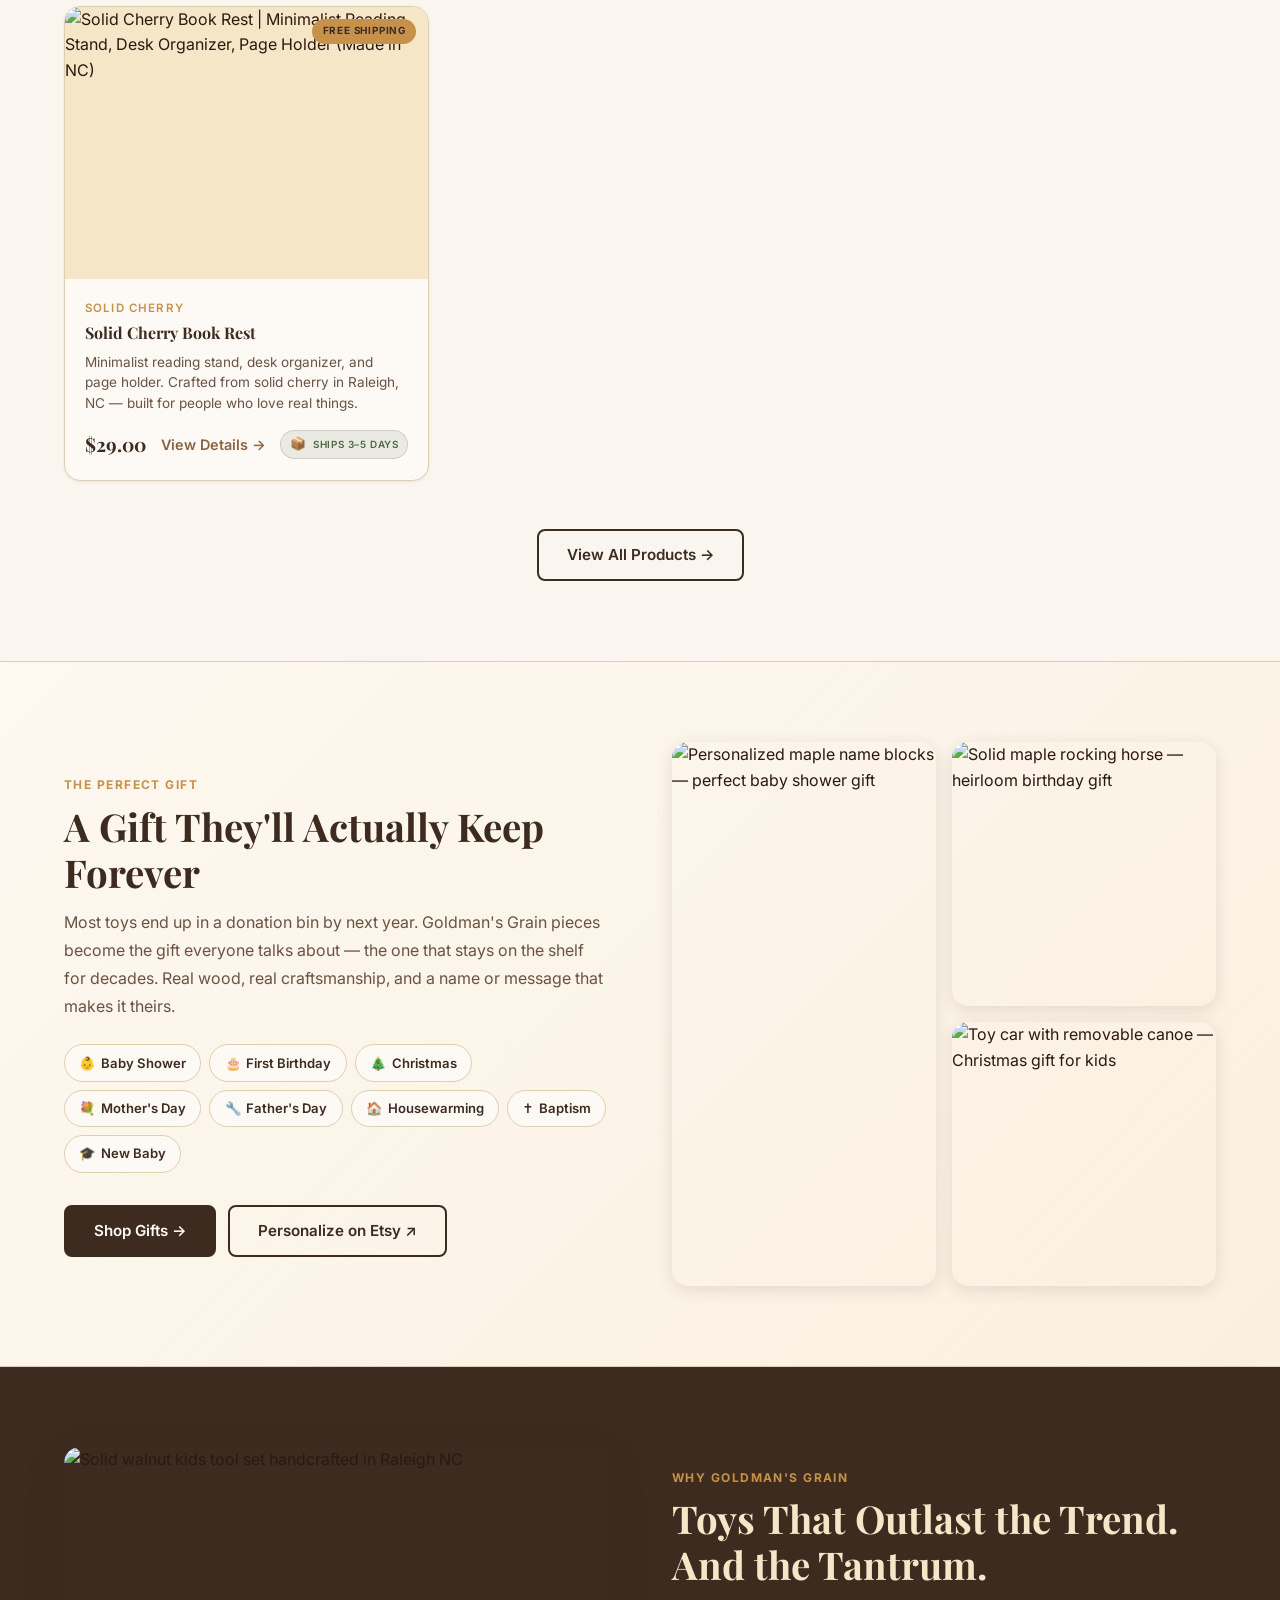
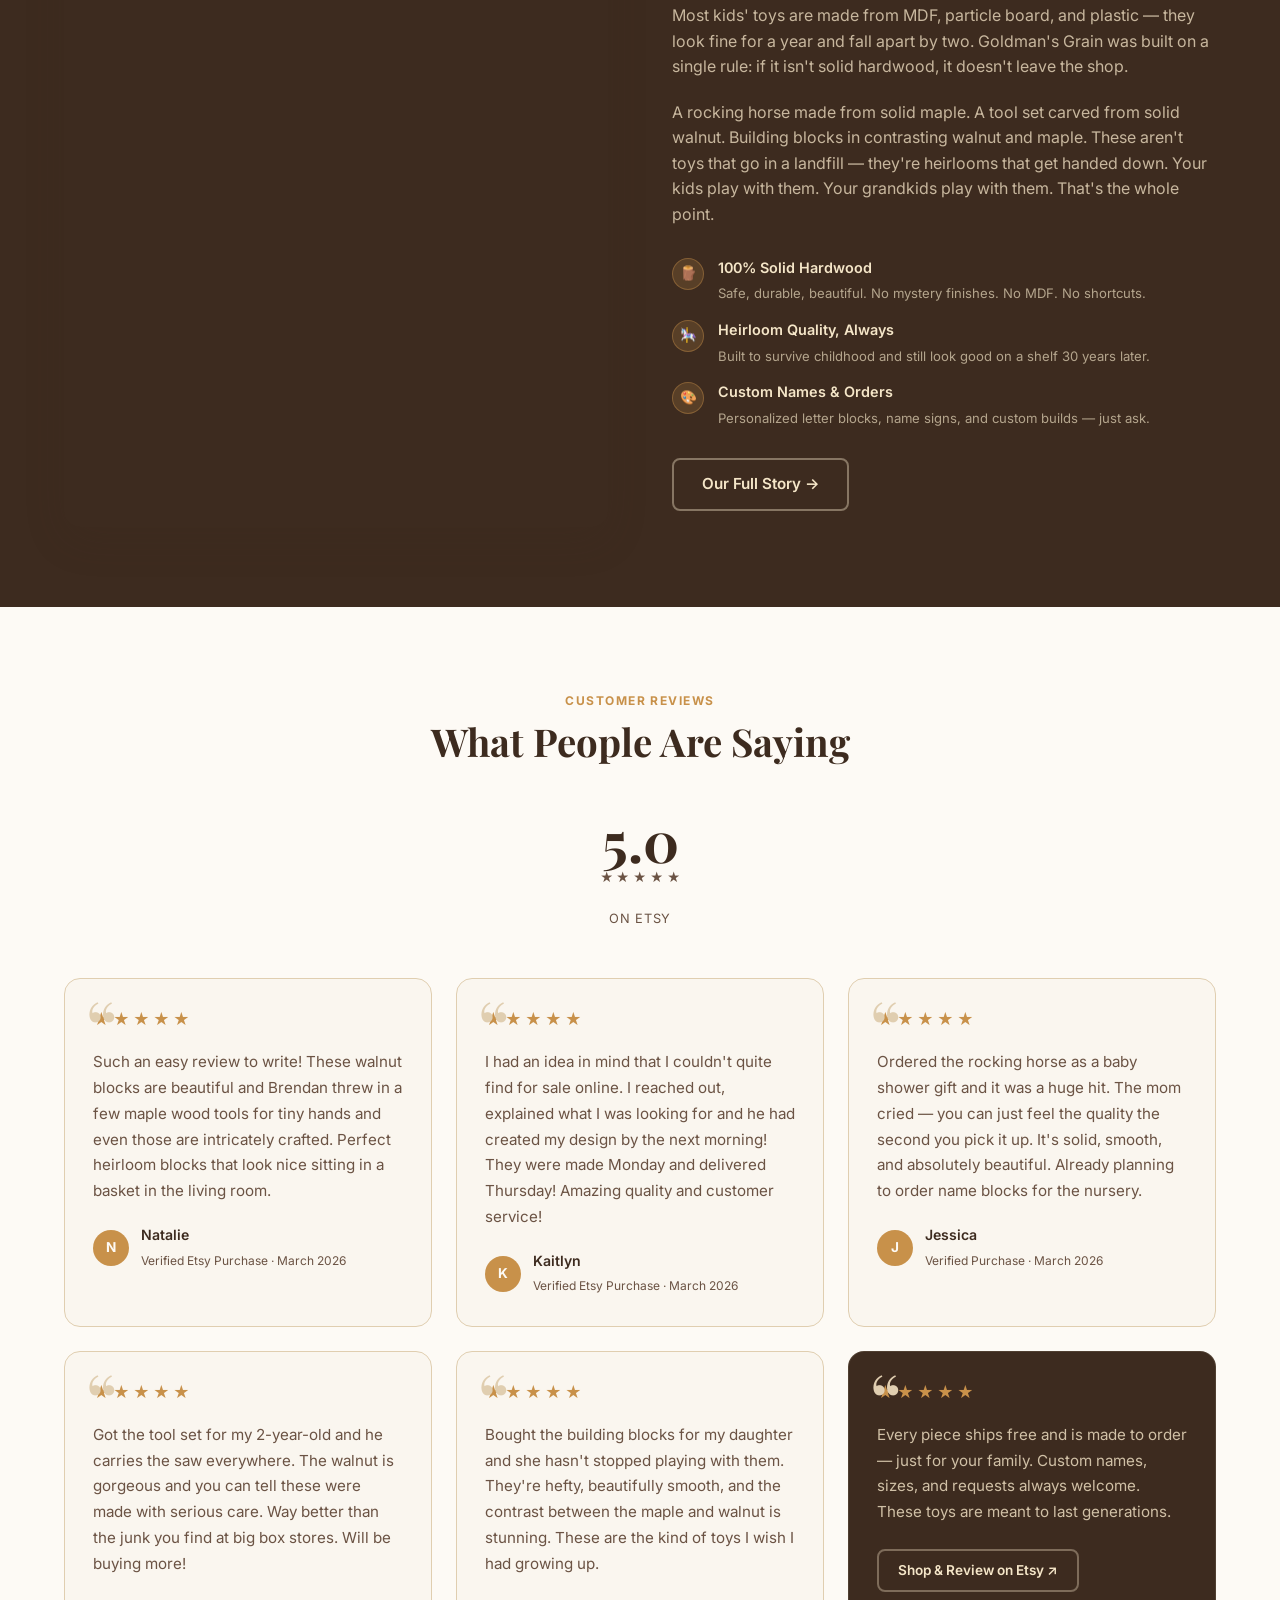
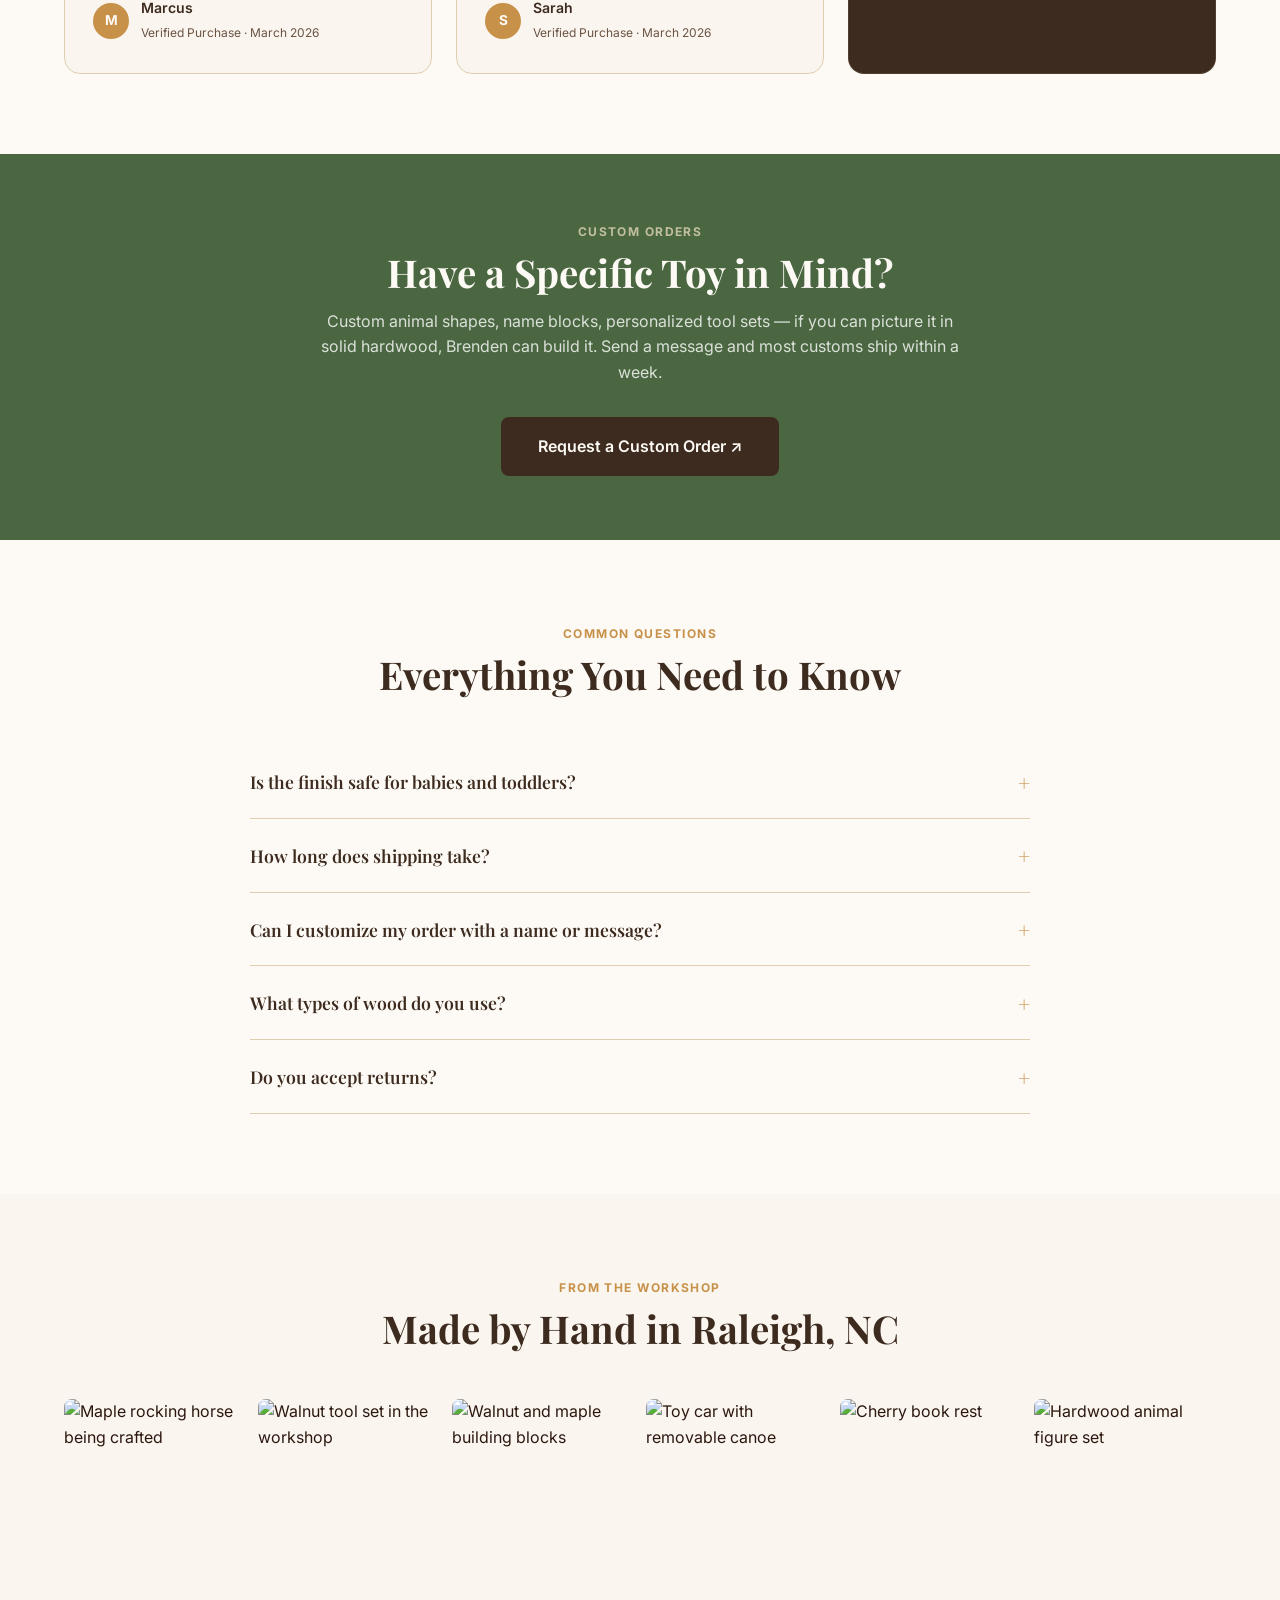
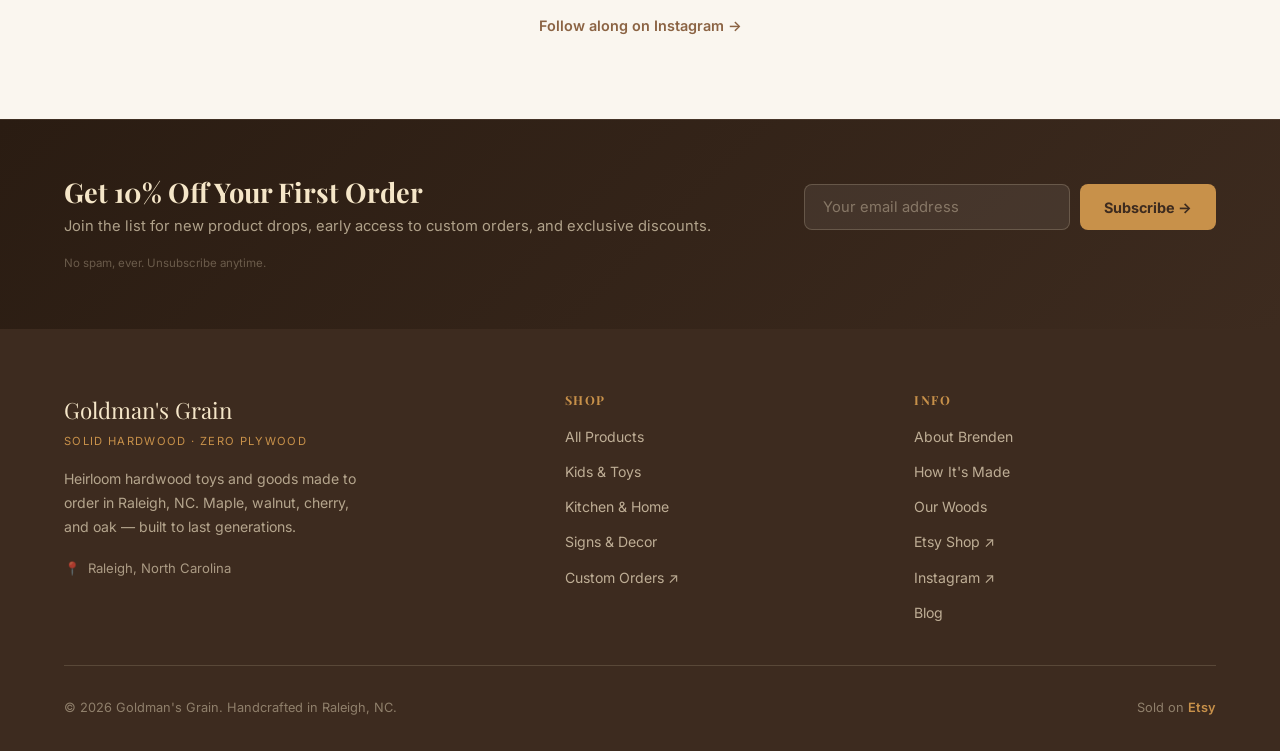
==== commit af5649bd: "Update index.html" ====
--- a/index.html
+++ b/index.html
@@ -514,7 +514,7 @@
           <div class="stars">
             <span class="star">★</span><span class="star">★</span><span class="star">★</span><span class="star">★</span><span class="star">★</span>
           </div>
-          <p class="review-text">Bought the building blocks for Christmas and my daughter hasn't stopped playing with them. They're hefty, beautifully smooth, and the contrast between the maple and walnut is stunning. These are the kind of toys I wish I had growing up.</p>
+          <p class="review-text">Bought the building blocks for my daughter and she hasn't stopped playing with them. They're hefty, beautifully smooth, and the contrast between the maple and walnut is stunning. These are the kind of toys I wish I had growing up.</p>
           <div class="review-author">
             <div class="review-avatar">S</div>
             <div class="review-author-info">
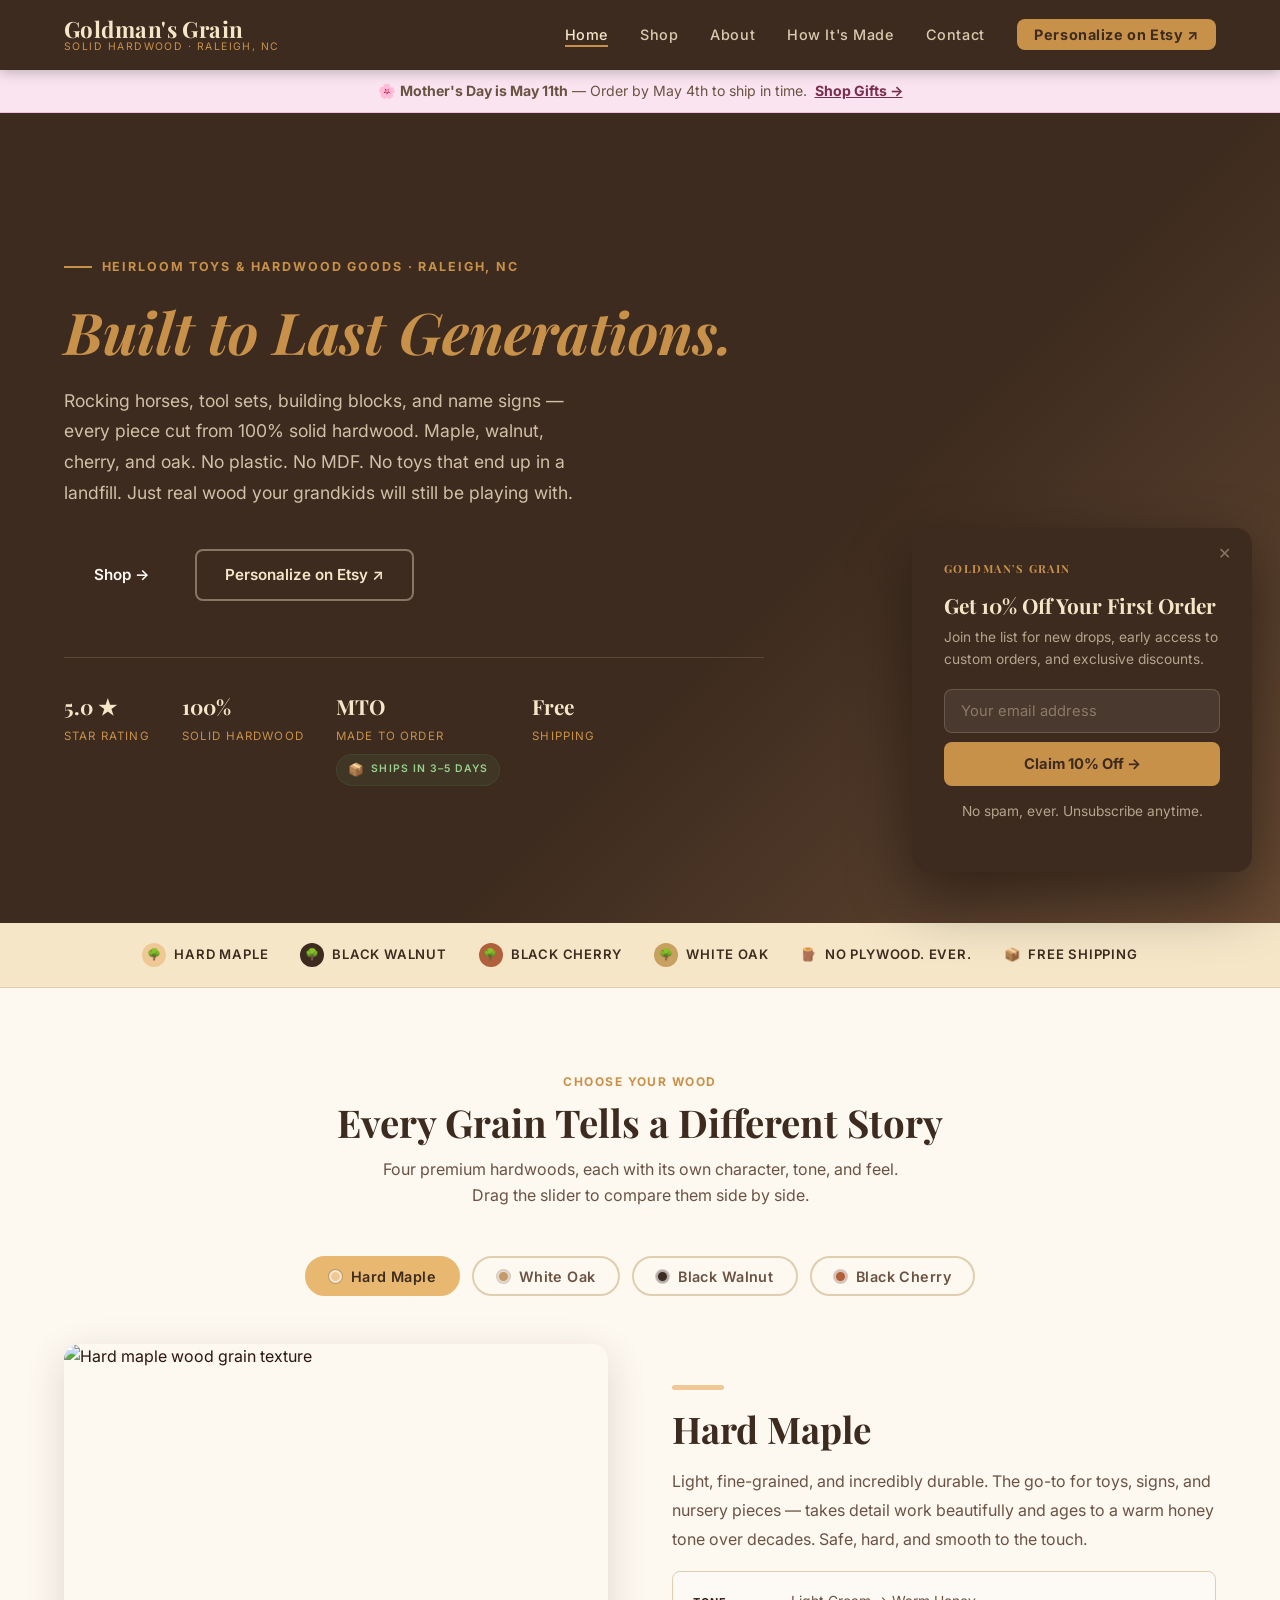
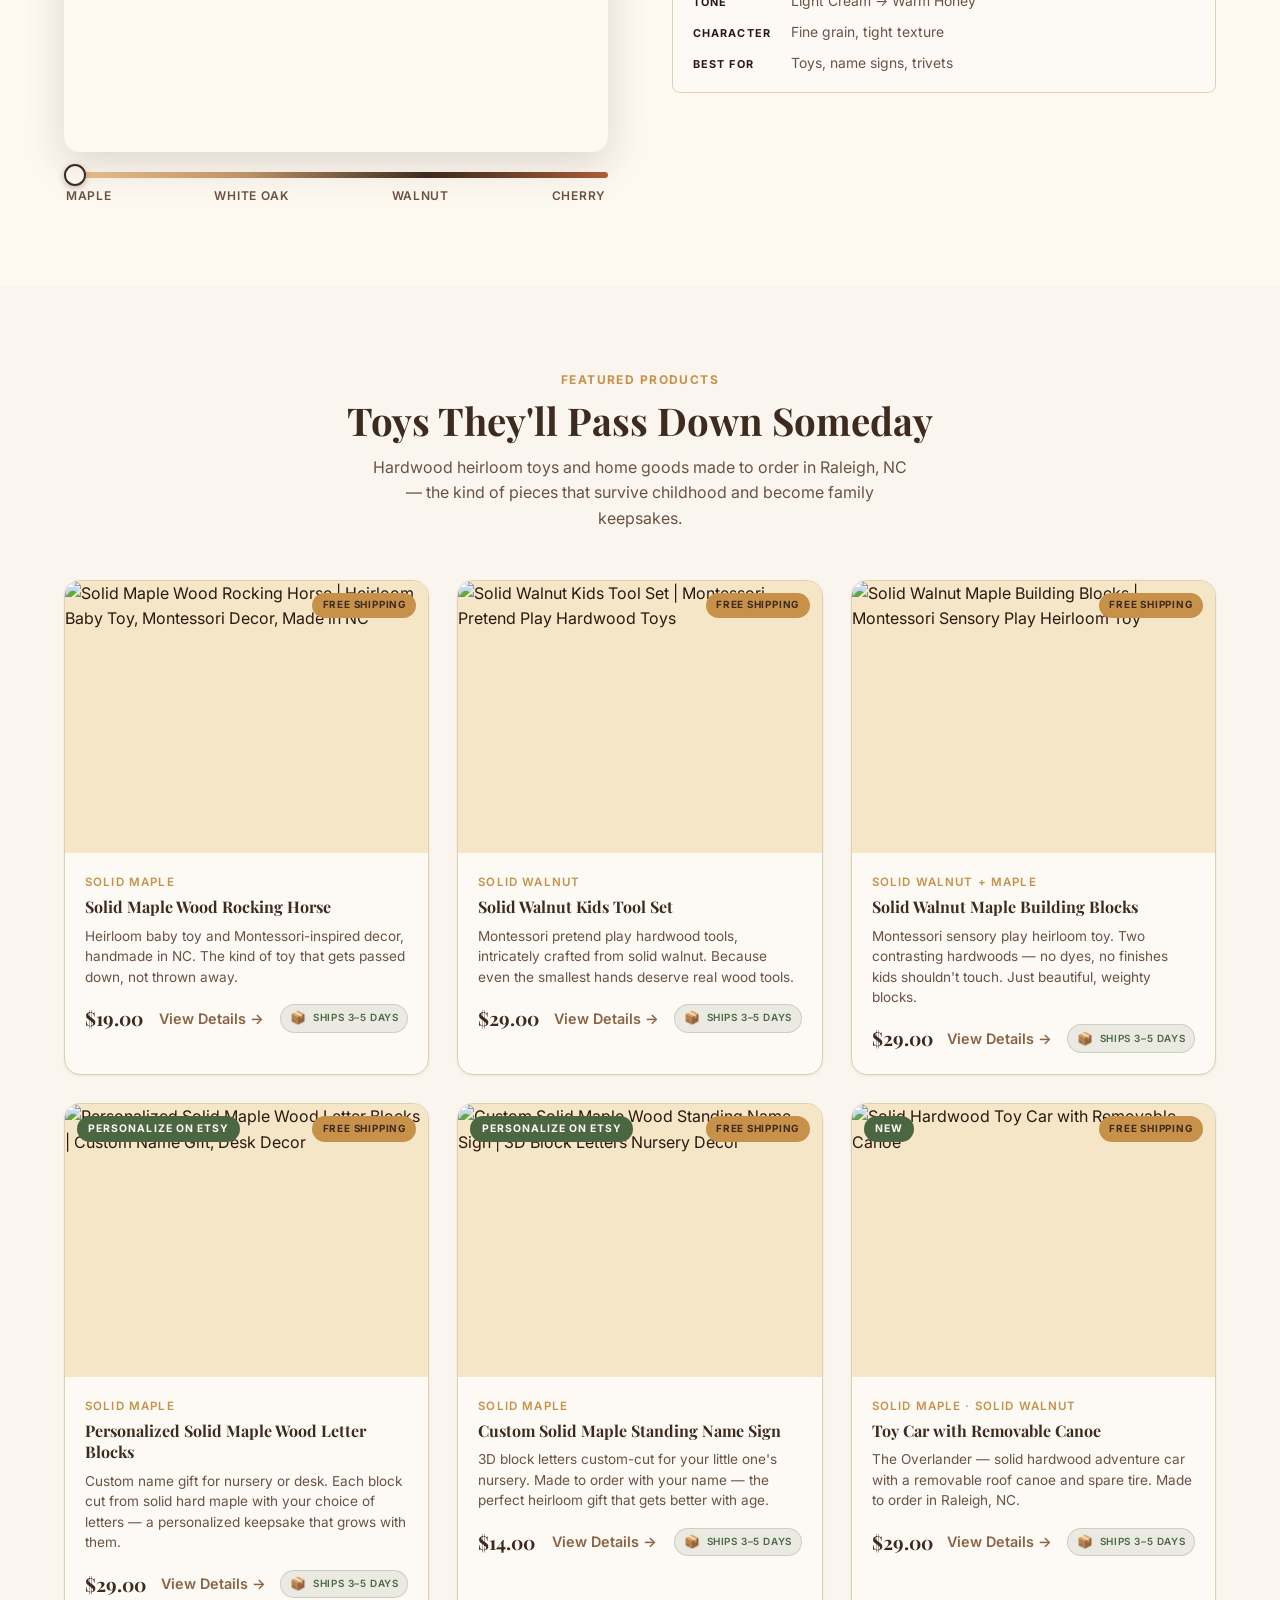
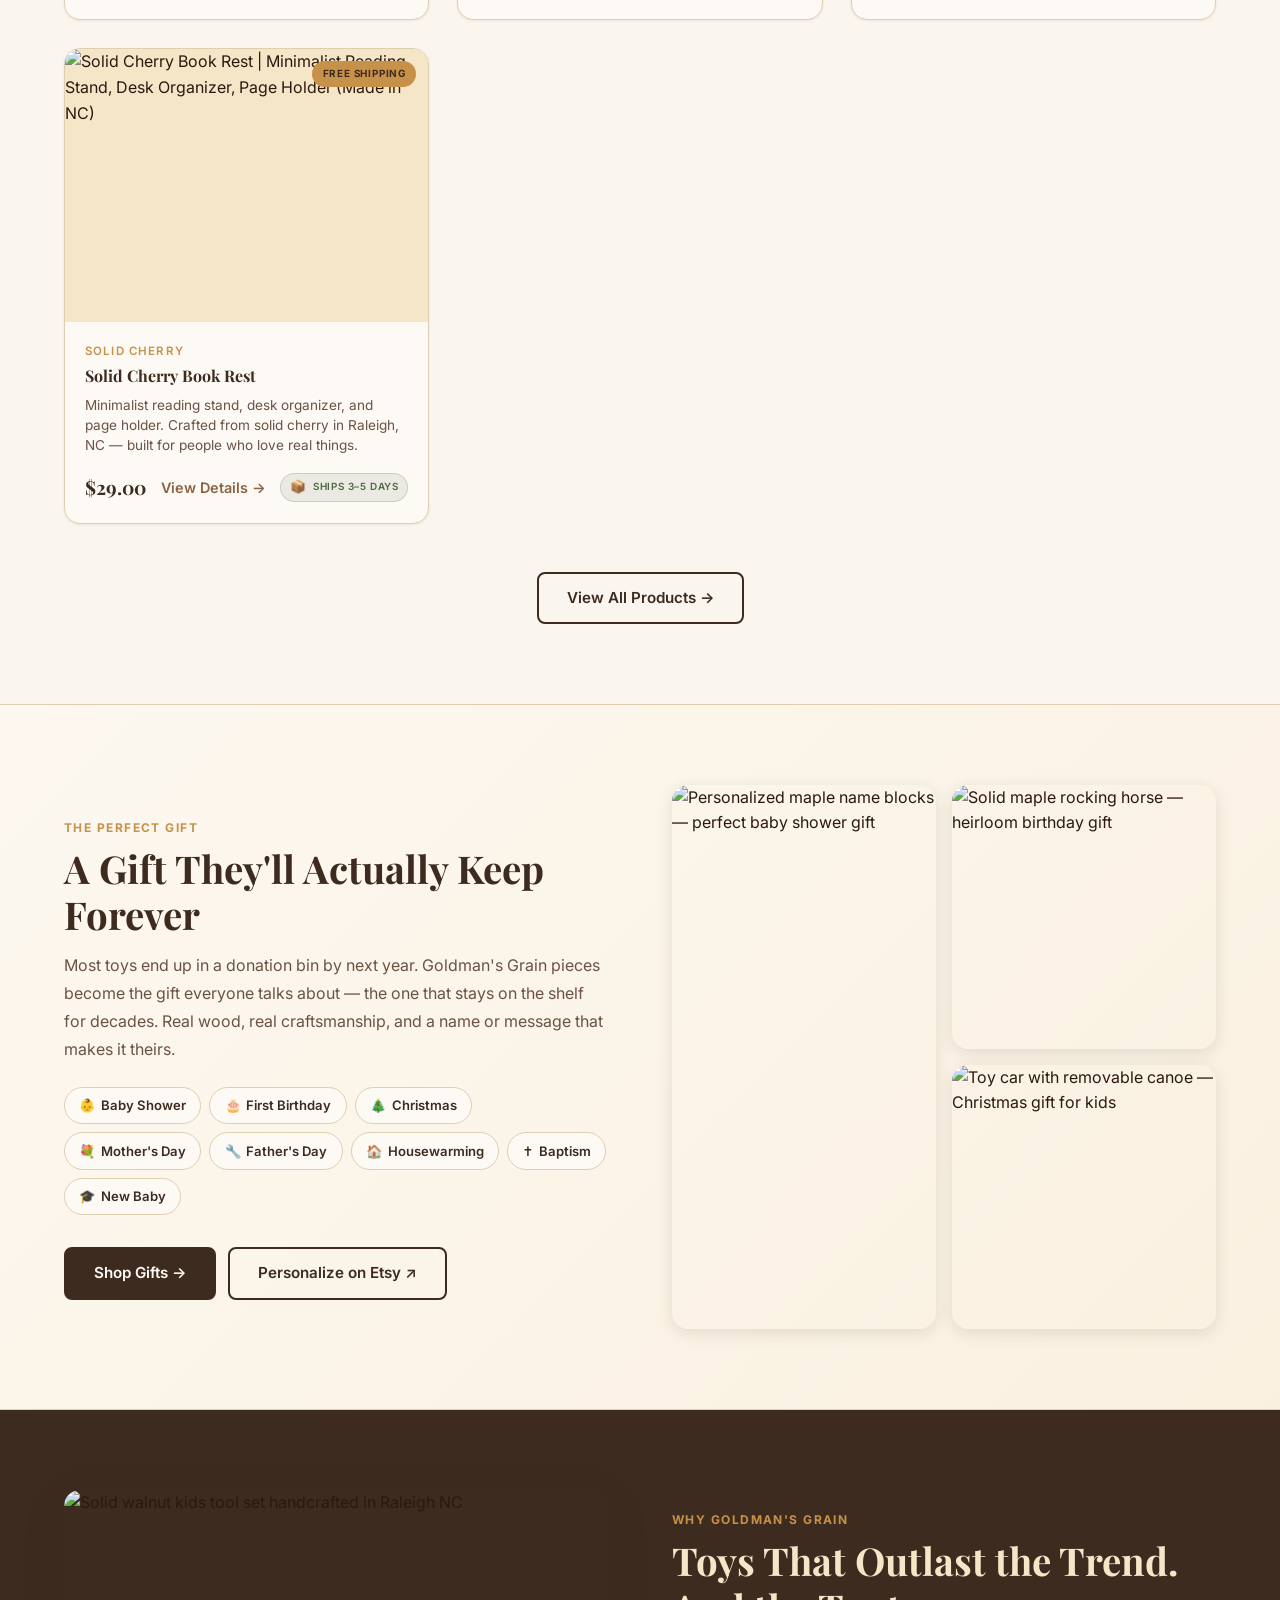
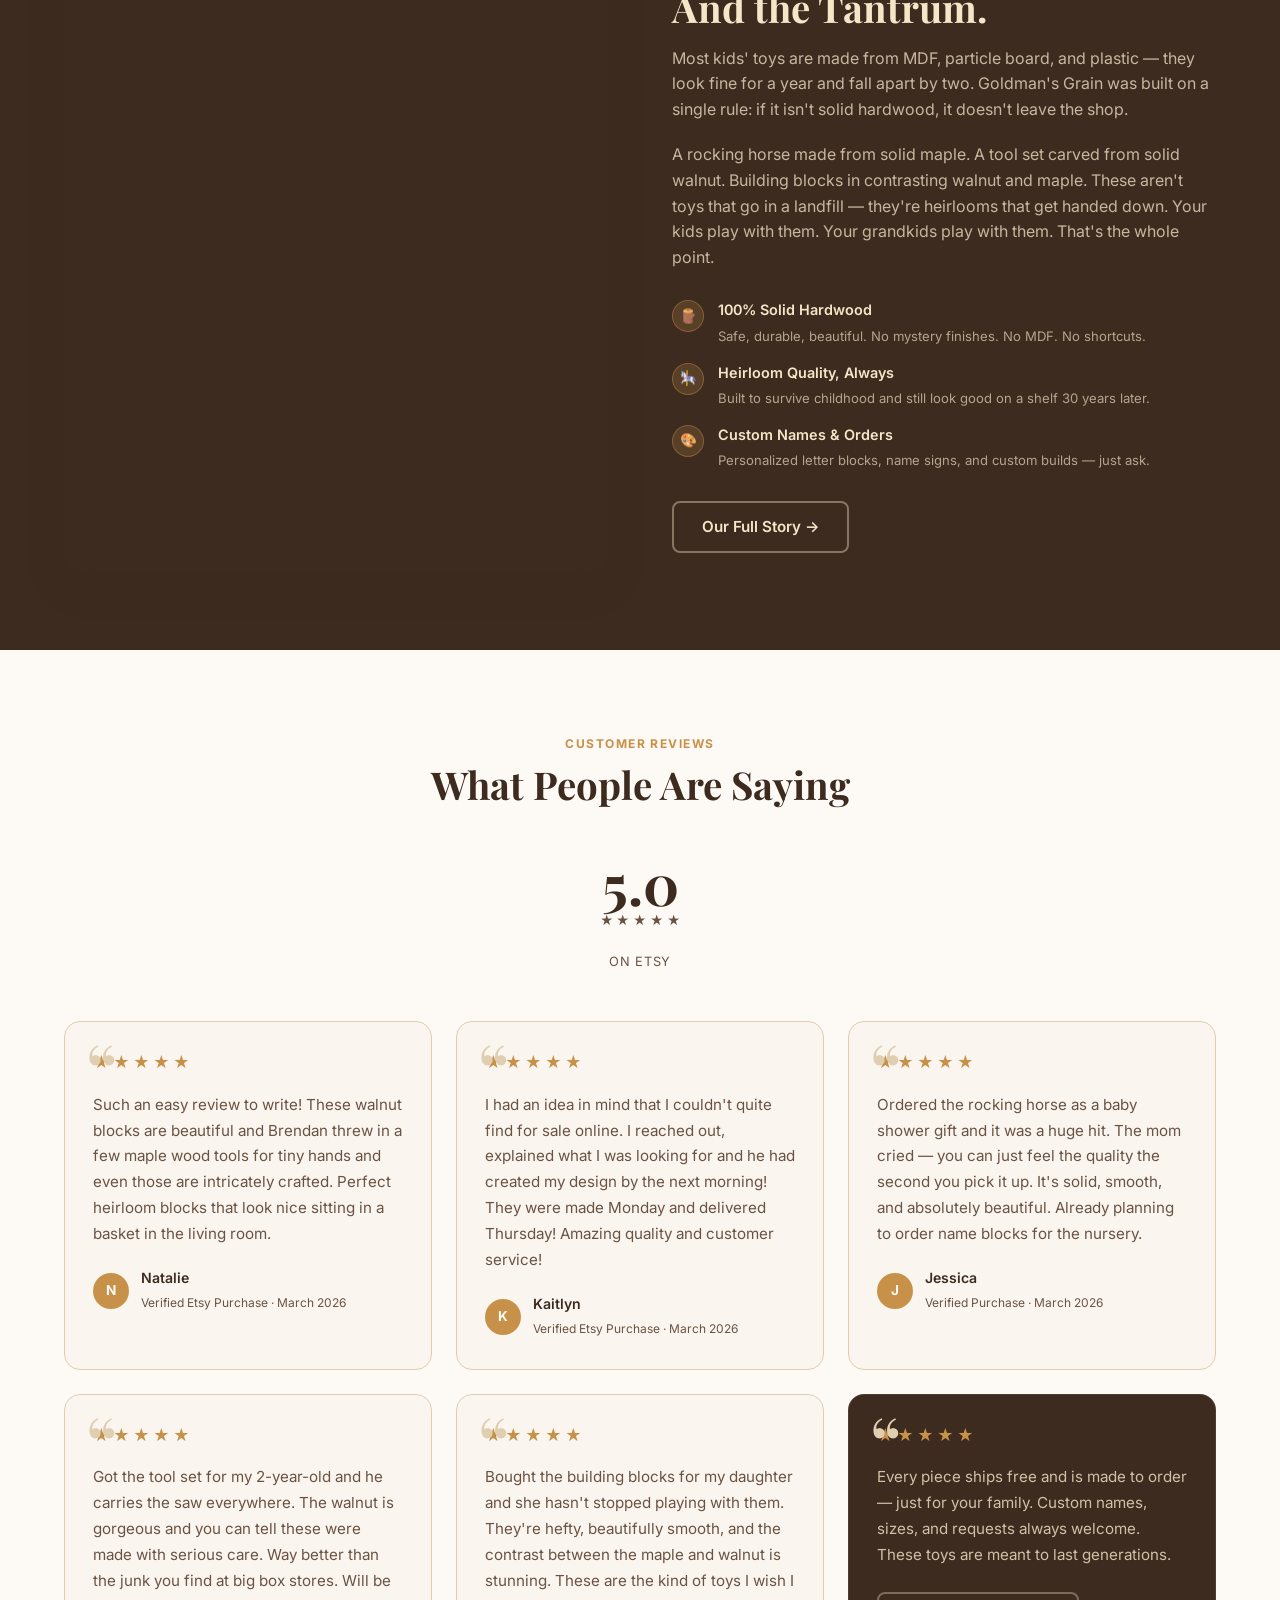
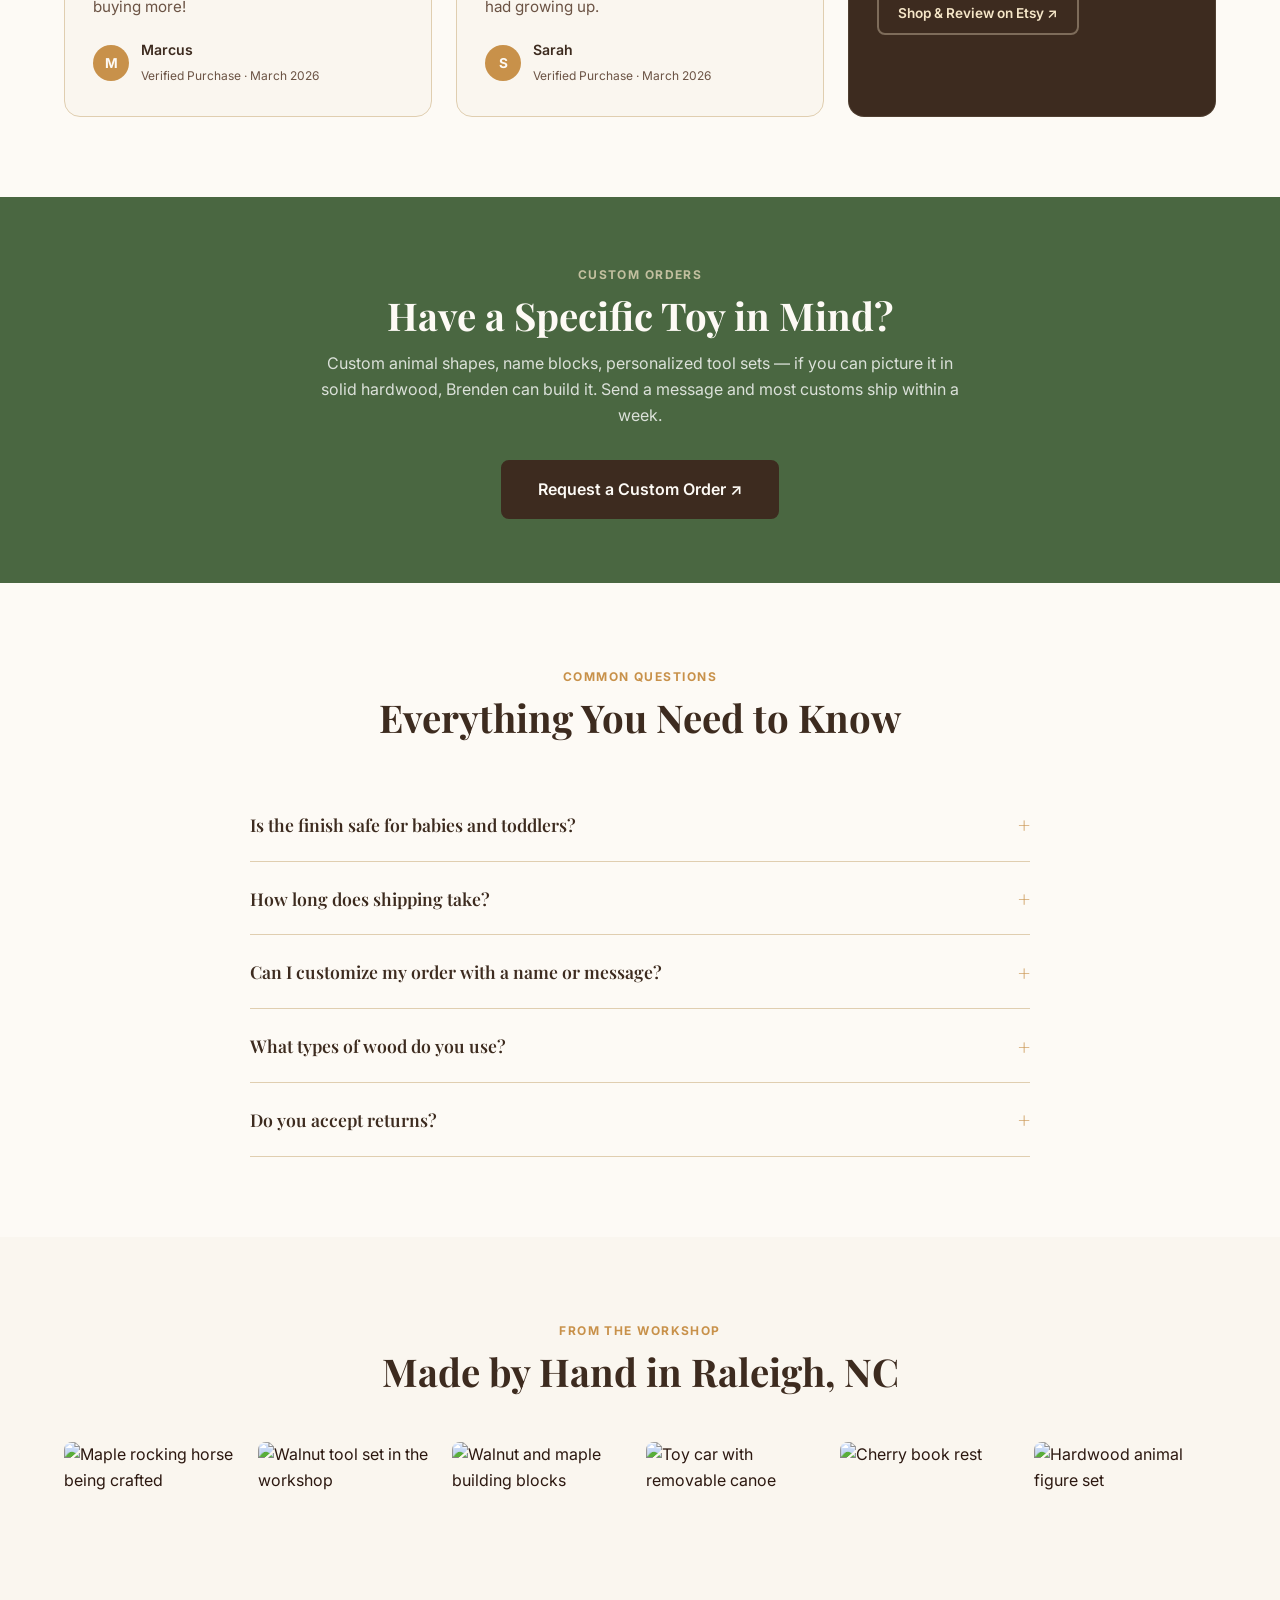
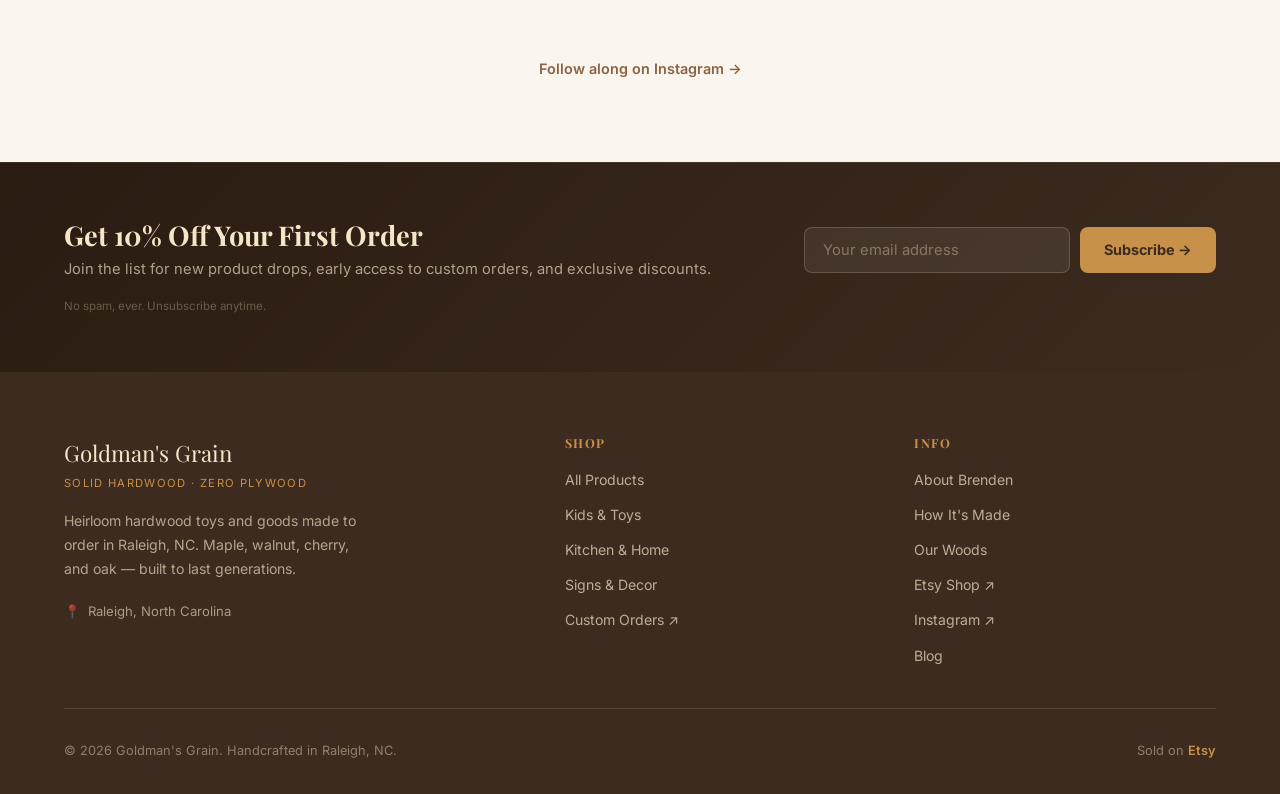
==== commit 1ec3948d: "Add Mother's Day banner and letter-blocks photo gallery - Add pink announcement bar with May 4th ord" ====
--- a/index.html
+++ b/index.html
@@ -42,6 +42,13 @@
       </nav>
     </div>
   </header>
+
+  <!-- ===== MOTHER'S DAY BANNER ===== -->
+  <div class="mothers-day-bar">
+    <div class="container">
+      <p>🌸 <strong>Mother's Day is May 11th</strong> — Order by May 4th to ship in time. <a href="shop.html">Shop Gifts &rarr;</a></p>
+    </div>
+  </div>
 
   <!-- ===== HERO ===== -->
   <section class="hero">
@@ -248,7 +255,7 @@
         <!-- Kids Tool Set -->
         <article class="product-card" data-id="tool-set">
           <div class="product-img-wrap">
-            <img src="https://i.etsystatic.com/64682766/r/il/3a7581/7840054210/il_fullxfull.7840054210_au9e.jpg" alt="Solid Walnut Kids Tool Set | Montessori Pretend Play Hardwood Toys" loading="lazy" />
+            <img src="https://i.etsystatic.com/64682766/r/il/261984/7921952717/il_fullxfull.7921952717_sid7.jpg" alt="Solid Walnut Kids Tool Set | Montessori Pretend Play Hardwood Toys" loading="lazy" />
             <span class="free-shipping-badge">Free Shipping</span>
           </div>
           <div class="product-info">
@@ -265,7 +272,7 @@
         <!-- Building Blocks -->
         <article class="product-card" data-id="building-blocks">
           <div class="product-img-wrap">
-            <img src="https://i.etsystatic.com/64682766/r/il/39c912/7876038325/il_fullxfull.7876038325_pc74.jpg" alt="Solid Walnut Maple Building Blocks | Montessori Sensory Play Heirloom Toy" loading="lazy" />
+            <img src="https://i.etsystatic.com/64682766/r/il/f74ad3/7873928588/il_fullxfull.7873928588_oi6b.jpg" alt="Solid Walnut Maple Building Blocks | Montessori Sensory Play Heirloom Toy" loading="lazy" />
             <span class="free-shipping-badge">Free Shipping</span>
           </div>
           <div class="product-info">
@@ -318,7 +325,7 @@
         <!-- Toy Car with Removable Canoe -->
         <article class="product-card" data-id="toy-car">
           <div class="product-img-wrap">
-            <img src="https://i.etsystatic.com/64682766/r/il/367a2b/7867504886/il_fullxfull.7867504886_a0va.jpg" alt="Solid Hardwood Toy Car with Removable Canoe" loading="lazy" />
+            <img src="https://i.etsystatic.com/64682766/r/il/929fe1/7921923691/il_fullxfull.7921923691_o44q.jpg" alt="Solid Hardwood Toy Car with Removable Canoe" loading="lazy" />
             <span class="product-badge">New</span>
             <span class="free-shipping-badge">Free Shipping</span>
           </div>
@@ -389,7 +396,7 @@
             <img src="https://i.etsystatic.com/64682766/r/il/32a416/7861007734/il_fullxfull.7861007734_cdm0.jpg" alt="Solid maple rocking horse — heirloom birthday gift" loading="lazy" />
           </div>
           <div class="gift-img">
-            <img src="https://i.etsystatic.com/64682766/r/il/367a2b/7867504886/il_fullxfull.7867504886_a0va.jpg" alt="Toy car with removable canoe — Christmas gift for kids" loading="lazy" />
+            <img src="https://i.etsystatic.com/64682766/r/il/929fe1/7921923691/il_fullxfull.7921923691_o44q.jpg" alt="Toy car with removable canoe — Christmas gift for kids" loading="lazy" />
           </div>
         </div>
       </div>
@@ -401,7 +408,7 @@
     <div class="container">
       <div class="about-teaser-grid">
         <div class="about-teaser-img">
-          <img src="https://i.etsystatic.com/64682766/r/il/3a7581/7840054210/il_fullxfull.7840054210_au9e.jpg" alt="Solid walnut kids tool set handcrafted in Raleigh NC" loading="lazy" />
+          <img src="https://i.etsystatic.com/64682766/r/il/261984/7921952717/il_fullxfull.7921952717_sid7.jpg" alt="Solid walnut kids tool set handcrafted in Raleigh NC" loading="lazy" />
         </div>
         <div class="about-teaser-content">
           <span class="section-label">Why Goldman's Grain</span>
@@ -618,19 +625,19 @@
           <img src="https://i.etsystatic.com/64682766/r/il/32a416/7861007734/il_fullxfull.7861007734_cdm0.jpg" alt="Maple rocking horse being crafted" loading="lazy" />
         </div>
         <div class="workshop-img">
-          <img src="https://i.etsystatic.com/64682766/r/il/3a7581/7840054210/il_fullxfull.7840054210_au9e.jpg" alt="Walnut tool set in the workshop" loading="lazy" />
+          <img src="https://i.etsystatic.com/64682766/r/il/261984/7921952717/il_fullxfull.7921952717_sid7.jpg" alt="Walnut tool set in the workshop" loading="lazy" />
         </div>
         <div class="workshop-img">
-          <img src="https://i.etsystatic.com/64682766/r/il/39c912/7876038325/il_fullxfull.7876038325_pc74.jpg" alt="Walnut and maple building blocks" loading="lazy" />
+          <img src="https://i.etsystatic.com/64682766/r/il/f74ad3/7873928588/il_fullxfull.7873928588_oi6b.jpg" alt="Walnut and maple building blocks" loading="lazy" />
         </div>
         <div class="workshop-img">
-          <img src="https://i.etsystatic.com/64682766/r/il/367a2b/7867504886/il_fullxfull.7867504886_a0va.jpg" alt="Toy car with removable canoe" loading="lazy" />
+          <img src="https://i.etsystatic.com/64682766/r/il/929fe1/7921923691/il_fullxfull.7921923691_o44q.jpg" alt="Toy car with removable canoe" loading="lazy" />
         </div>
         <div class="workshop-img">
           <img src="https://i.etsystatic.com/64682766/r/il/f7f8a8/7739922546/il_fullxfull.7739922546_lskl.jpg" alt="Cherry book rest" loading="lazy" />
         </div>
         <div class="workshop-img">
-          <img src="https://i.etsystatic.com/64682766/r/il/2b547f/7859011140/il_fullxfull.7859011140_441g.jpg" alt="Hardwood animal figure set" loading="lazy" />
+          <img src="https://i.etsystatic.com/64682766/r/il/916e79/7873839662/il_fullxfull.7873839662_997o.jpg" alt="Hardwood animal figure set" loading="lazy" />
         </div>
       </div>
       <div class="workshop-cta">
--- a/css/style.css
+++ b/css/style.css
@@ -2000,3 +2000,24 @@
     bottom: 60px !important;
   }
 }
+
+/* ============================================
+   MOTHER'S DAY BANNER
+   ============================================ */
+.mothers-day-bar {
+  background: #f9e4ef;
+  border-bottom: 1px solid #f0c0d8;
+  text-align: center;
+  padding: .6rem 1rem;
+  font-size: .88rem;
+  color: #7a2d4e;
+}
+.mothers-day-bar p { margin: 0; }
+.mothers-day-bar strong { font-weight: 700; }
+.mothers-day-bar a {
+  color: #7a2d4e;
+  font-weight: 700;
+  text-decoration: underline;
+  margin-left: .25rem;
+}
+.mothers-day-bar a:hover { color: #4a1030; }
